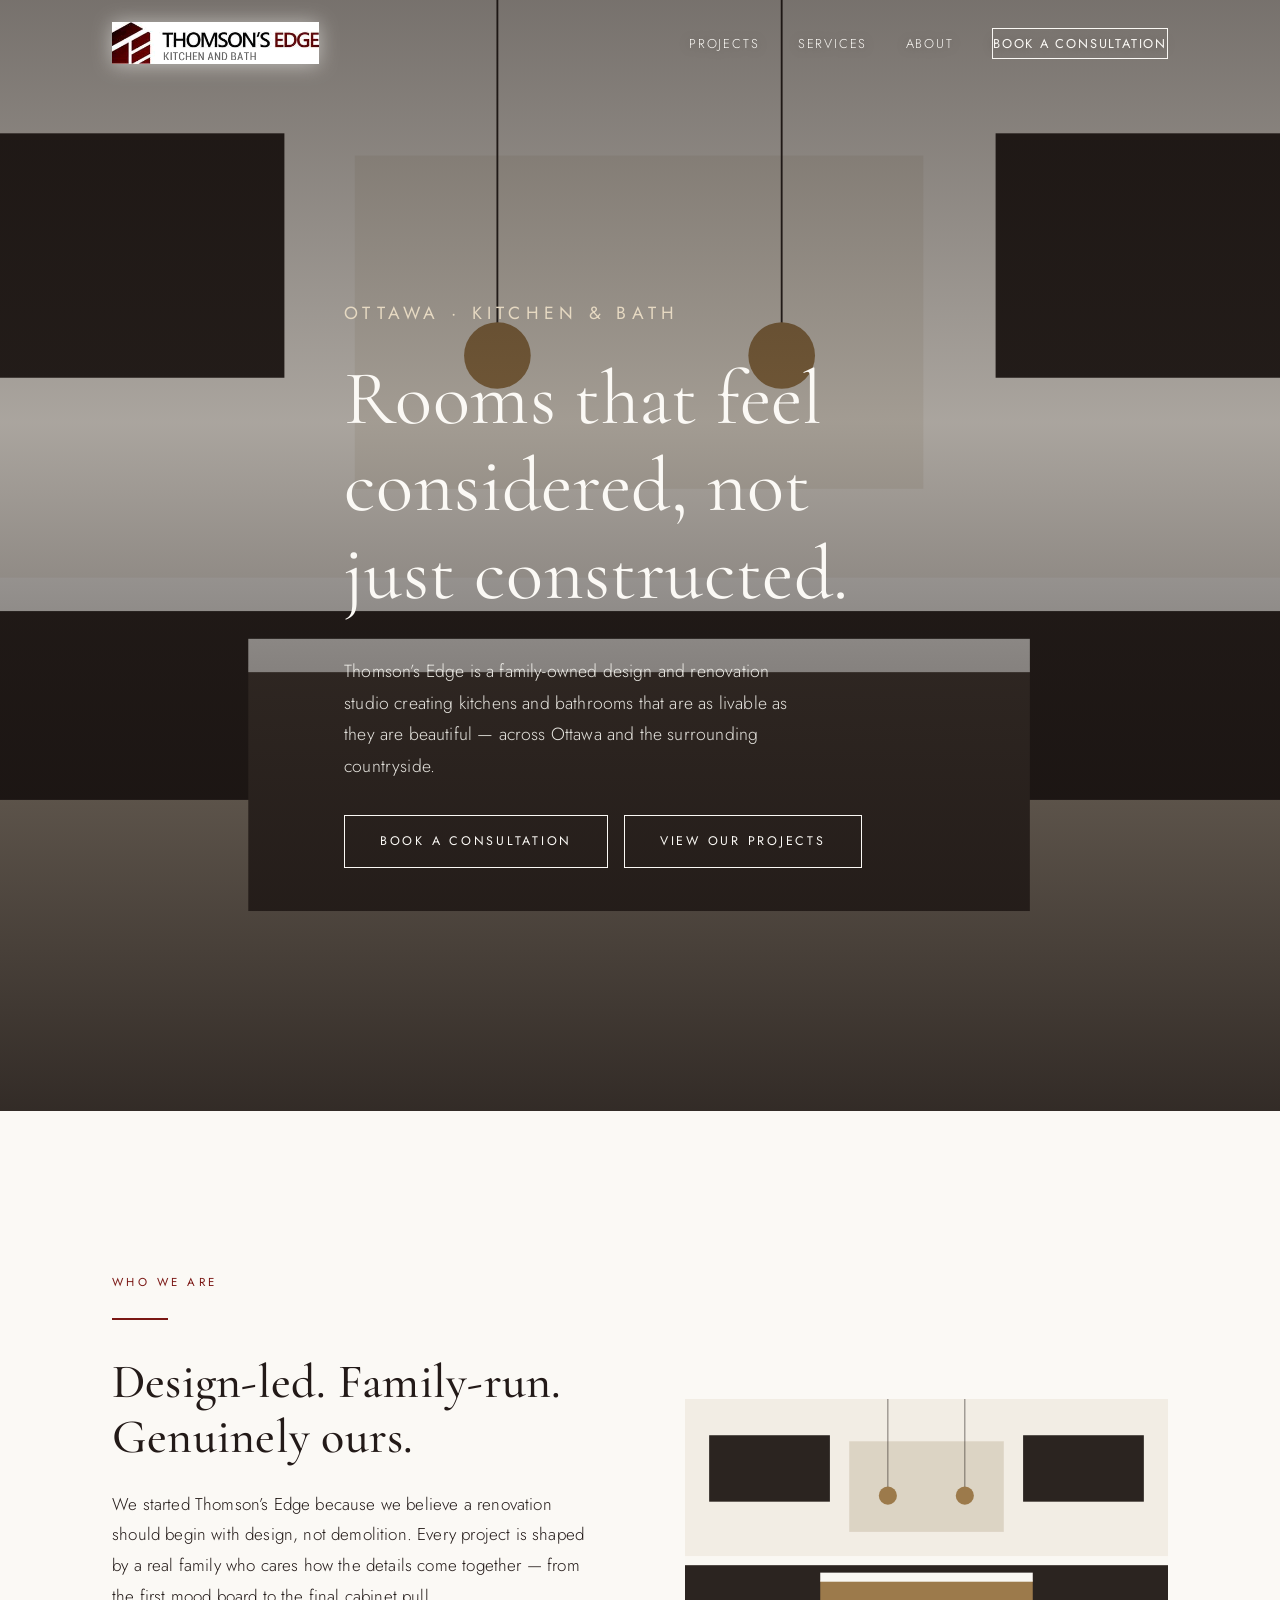
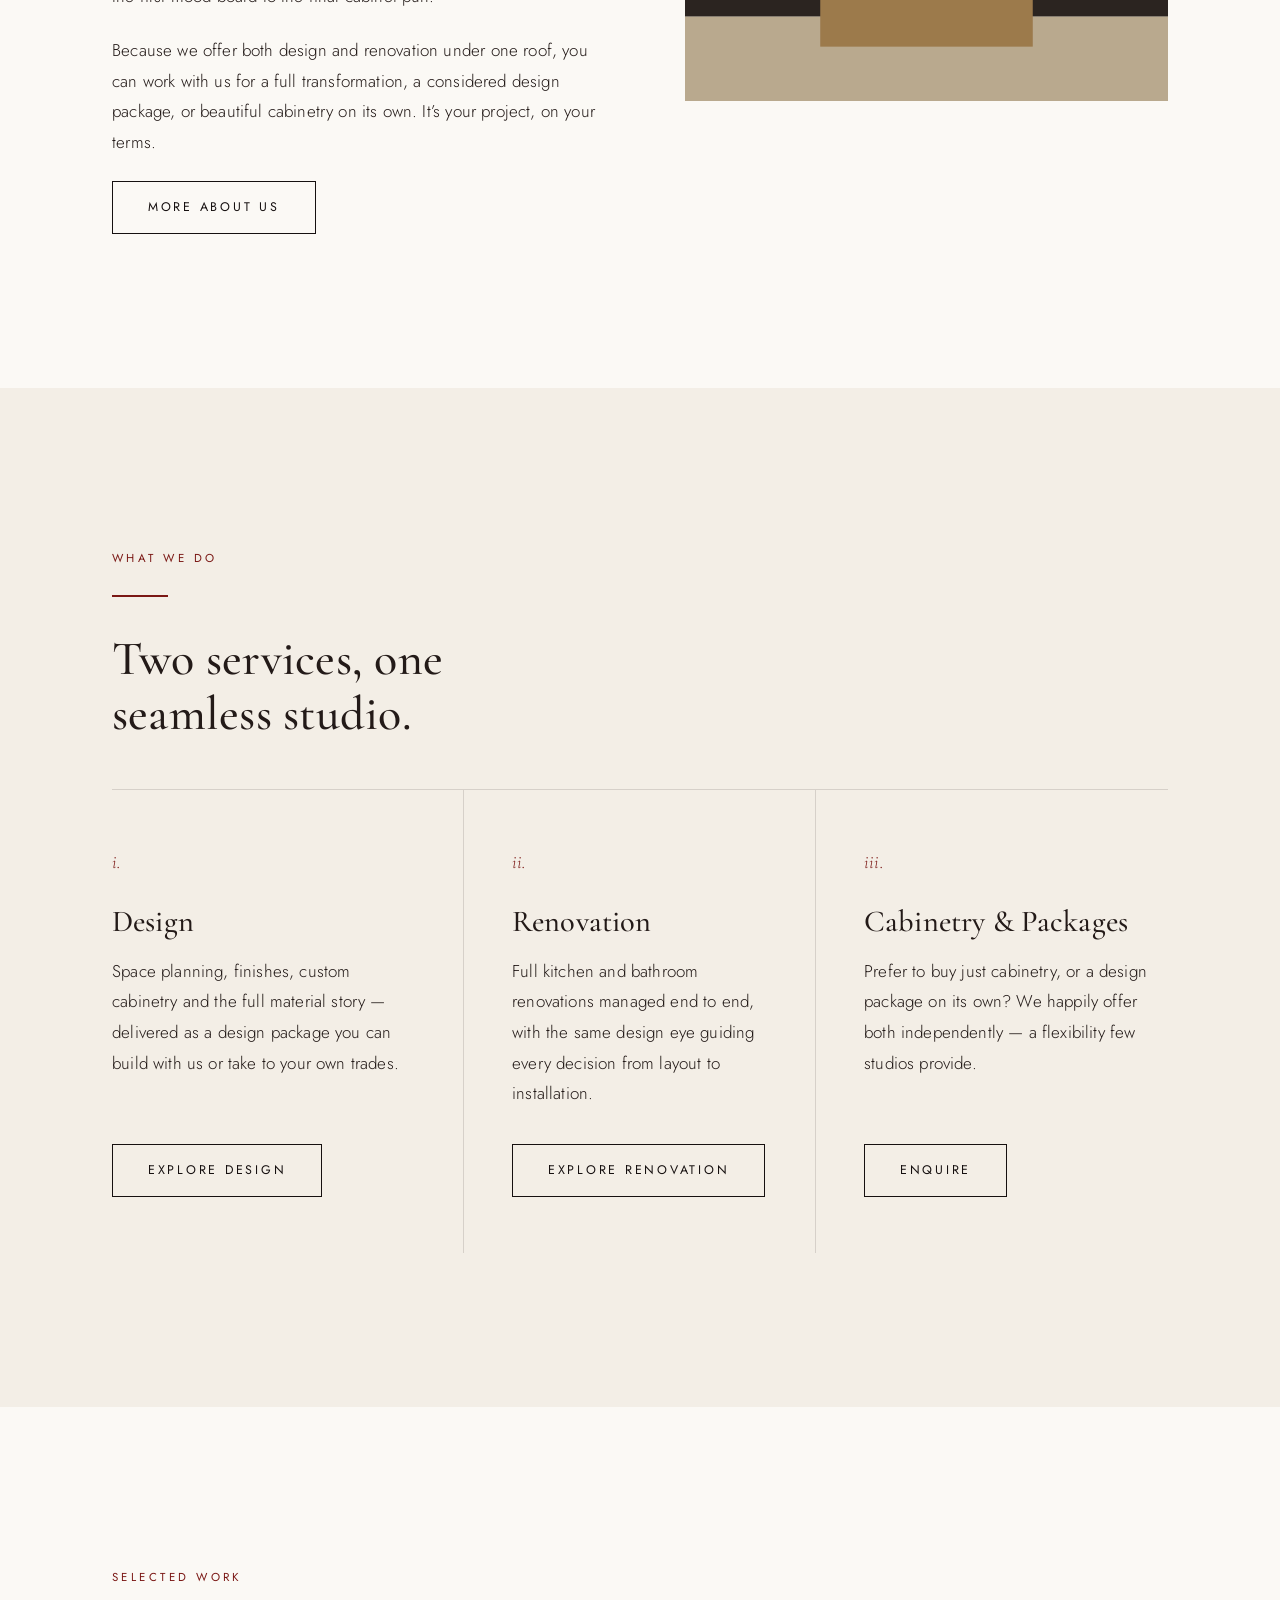
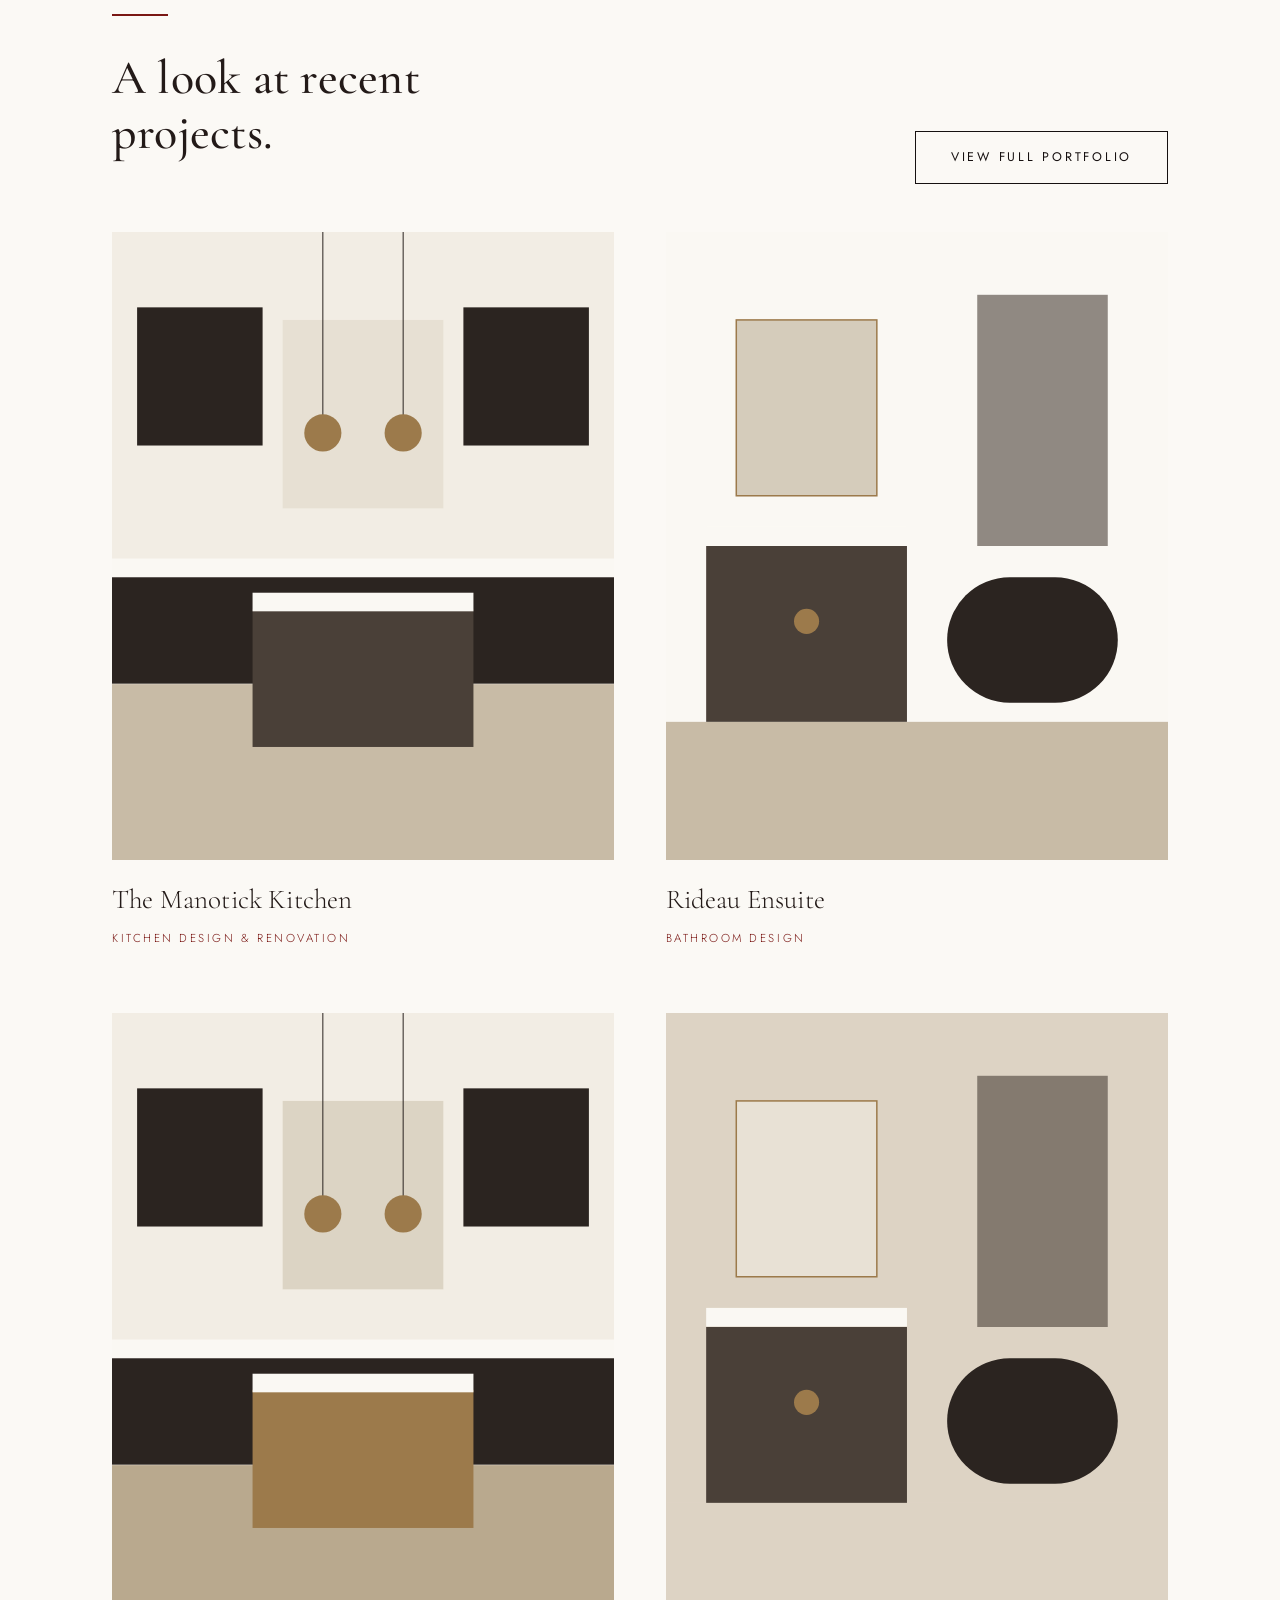
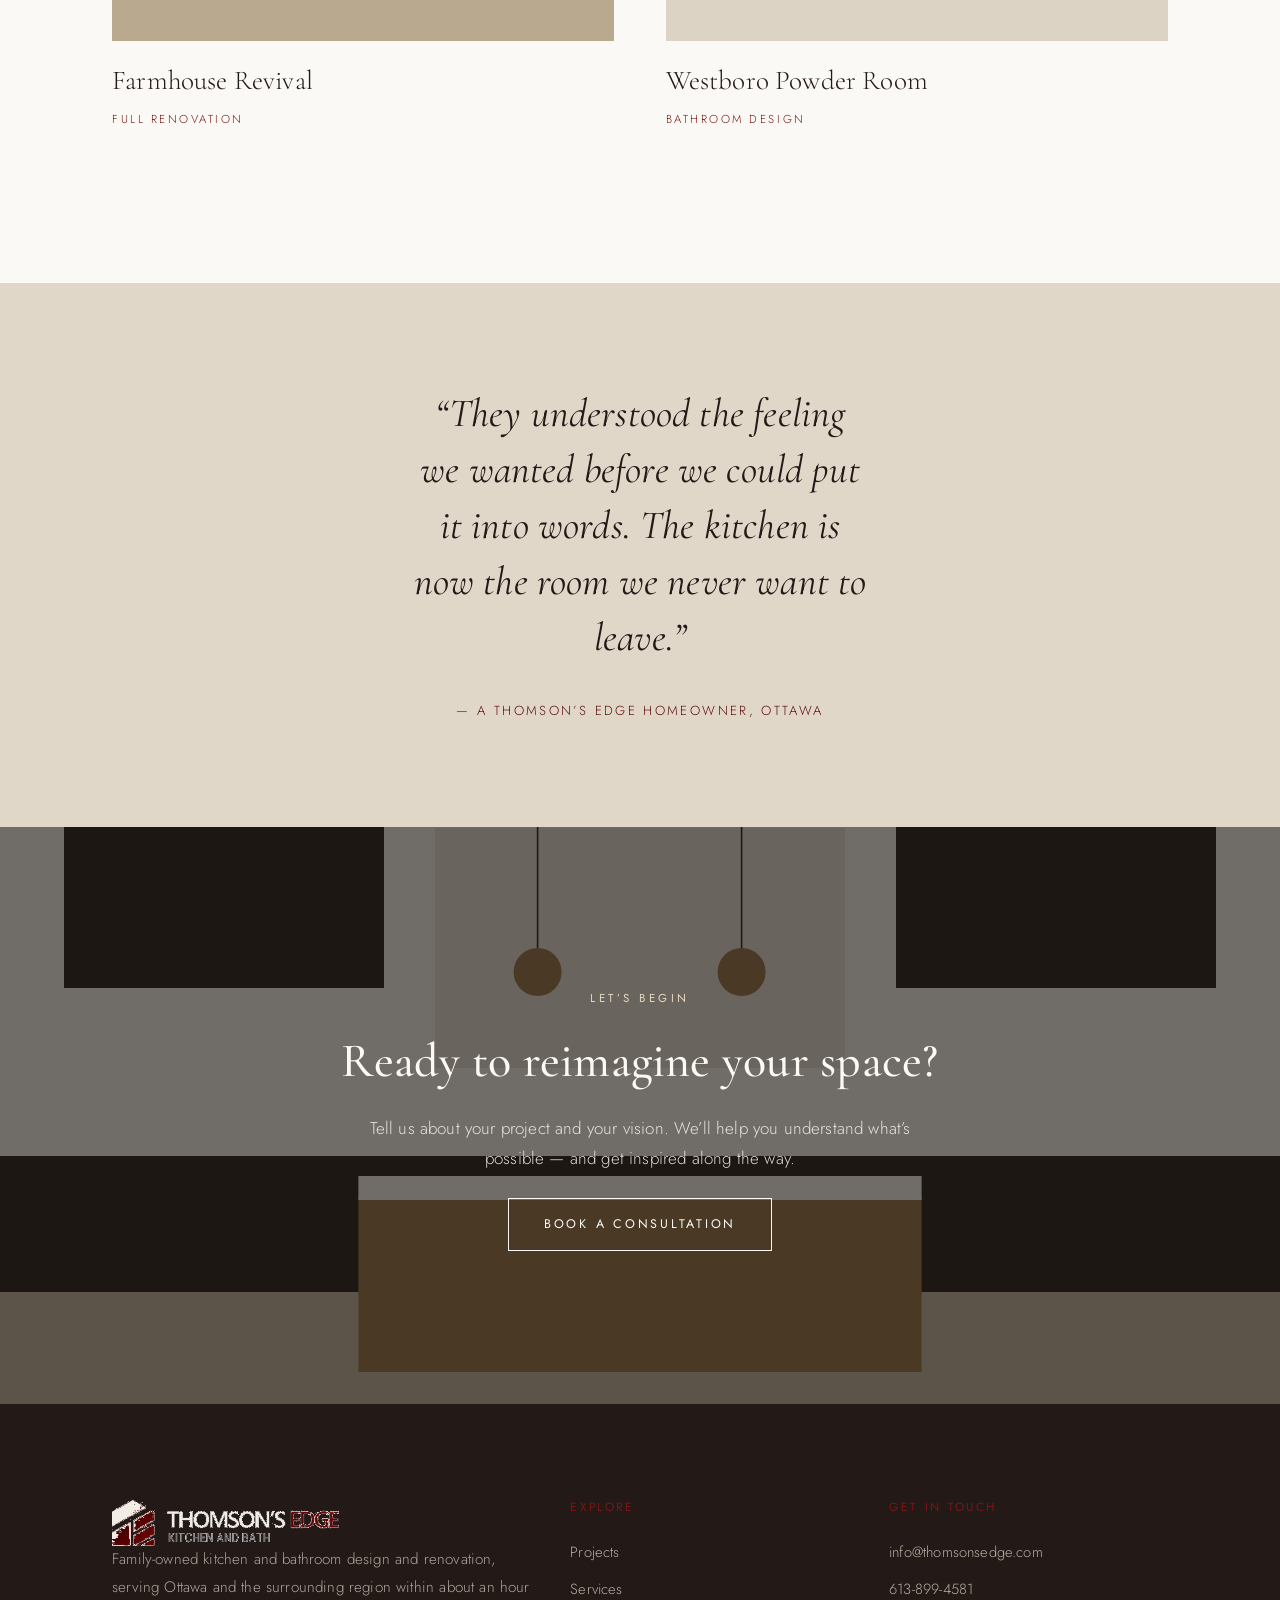
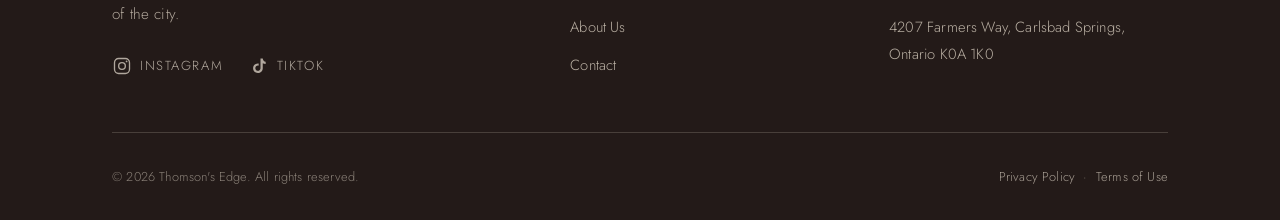
==== index.html @ d722b49a "Add files via upload" ====
<!DOCTYPE html>
<html lang="en">
<head>
<meta charset="utf-8">
<meta name="viewport" content="width=device-width, initial-scale=1">
<title>Thomson's Edge | Kitchen & Bathroom Design & Renovation in Ottawa</title>
<meta name="description" content="Family-owned kitchen and bathroom design and renovation studio serving Ottawa and surrounding areas. Design, full renovation, and custom cabinetry from a team that puts design first.">
<link rel="canonical" href="https://thomsonsedge.com/">
<meta name="robots" content="index, follow">
<meta name="theme-color" content="#2B2420">
<!-- Open Graph -->
<meta property="og:type" content="website">
<meta property="og:site_name" content="Thomson's Edge">
<meta property="og:title" content="Thomson's Edge | Kitchen & Bathroom Design & Renovation in Ottawa">
<meta property="og:description" content="Family-owned kitchen and bathroom design and renovation studio serving Ottawa and surrounding areas. Design, full renovation, and custom cabinetry from a team that puts design first.">
<meta property="og:url" content="https://thomsonsedge.com/">
<meta property="og:image" content="https://thomsonsedge.com/assets/img/hero.svg">
<meta property="og:locale" content="en_CA">
<!-- Twitter -->
<meta name="twitter:card" content="summary_large_image">
<meta name="twitter:title" content="Thomson's Edge | Kitchen & Bathroom Design & Renovation in Ottawa">
<meta name="twitter:description" content="Family-owned kitchen and bathroom design and renovation studio serving Ottawa and surrounding areas. Design, full renovation, and custom cabinetry from a team that puts design first.">
<meta name="twitter:image" content="https://thomsonsedge.com/assets/img/hero.svg">
<link rel="preconnect" href="https://fonts.googleapis.com">
<link rel="preconnect" href="https://fonts.gstatic.com" crossorigin>
<link href="https://fonts.googleapis.com/css2?family=Cormorant+Garamond:ital,wght@0,400;0,500;0,600;1,400;1,500&family=Jost:wght@300;400;500&display=swap" rel="stylesheet">
<link rel="stylesheet" href="/assets/css/style.css">
<script type="application/ld+json">
{
  "@context":"https://schema.org",
  "@type":["LocalBusiness","GeneralContractor","InteriorDesignService"],
  "name":"Thomson's Edge",
  "image":"https://thomsonsedge.com/assets/img/hero.svg",
  "url":"https://thomsonsedge.com",
  "telephone":"+1-613-899-4581",
  "email":"info@thomsonsedge.com",
  "priceRange":"$$$",
  "address":{
    "@type":"PostalAddress",
    "streetAddress":"4207 Farmers Way",
    "addressLocality":"Carlsbad Springs",
    "addressRegion":"ON",
    "postalCode":"K0A 1K0",
    "addressCountry":"CA"
  },
  "areaServed":[
    {"@type":"City","name":"Ottawa"},
    {"@type":"AdministrativeArea","name":"Ottawa and surrounding area (within ~1 hour)"}
  ],
  "founder":"Elissa Vecchiola",
  "sameAs":[
    "https://www.instagram.com/thomsonsedge/",
    "https://www.tiktok.com/@thomsonsedge"
  ],
  "knowsAbout":["Kitchen design","Bathroom design","Interior design","Home renovation","Custom cabinetry"],
  "makesOffer":[
    {"@type":"Offer","itemOffered":{"@type":"Service","name":"Interior Design"}},
    {"@type":"Offer","itemOffered":{"@type":"Service","name":"Kitchen & Bathroom Renovation"}},
    {"@type":"Offer","itemOffered":{"@type":"Service","name":"Cabinetry & Design Packages"}}
  ]
}
</script>
</head>
<body><header class="site-header light">
  <div class="wrap header-inner">
    <a href="/" class="brand" aria-label="Thomson's Edge home">
      <img class="brand-logo brand-logo--dark" src="/assets/img/logo.png" alt="Thomson's Edge — Kitchen and Bath" width="200" height="41">
      <img class="brand-logo brand-logo--light" src="/assets/img/logo-light.png" alt="" aria-hidden="true" width="200" height="41">
    </a>
    <button class="nav-toggle" aria-label="Open menu" aria-expanded="false" aria-controls="primary-nav">
      <span></span><span></span><span></span>
    </button>
    <nav class="nav" id="primary-nav" aria-label="Primary">
      <a href="/projects.html">Projects</a>
      <a href="/services.html">Services</a>
      <a href="/about.html">About</a>
      <a href="/contact.html" class="btn btn--ghost">Book a Consultation</a>
    </nav>
  </div>
</header>
<main>
  <section class="hero">
    <div class="hero__media"><img src="/assets/img/hero.svg" alt="A softly lit, refined kitchen designed by Thomson's Edge" fetchpriority="high"></div>
    <div class="wrap hero__inner">
      <p class="eyebrow" style="color:#e6d9c2">Ottawa &middot; Kitchen &amp; Bath</p>
      <h1>Rooms that feel considered, not just constructed.</h1>
      <p>Thomson&rsquo;s Edge is a family-owned design and renovation studio creating kitchens and bathrooms that are as livable as they are beautiful &mdash; across Ottawa and the surrounding countryside.</p>
      <div class="hero__actions">
        <a href="/contact.html" class="btn btn--light">Book a Consultation</a>
        <a href="/projects.html" class="btn btn--light">View Our Projects</a>
      </div>
    </div>
  </section>

  <section class="bg-offwhite">
    <div class="wrap split">
      <div class="reveal">
        <p class="eyebrow">Who We Are</p>
        <div class="rule"></div>
        <h2>Design-led. Family-run. Genuinely ours.</h2>
        <p>We started Thomson&rsquo;s Edge because we believe a renovation should begin with design, not demolition. Every project is shaped by a real family who cares how the details come together &mdash; from the first mood board to the final cabinet pull.</p>
        <p>Because we offer both design and renovation under one roof, you can work with us for a full transformation, a considered design package, or beautiful cabinetry on its own. It&rsquo;s your project, on your terms.</p>
        <a href="/about.html" class="btn btn--ghost">More About Us</a>
      </div>
      <div class="reveal"><img src="/assets/img/about.svg" alt="Warm, layered kitchen interior with brass accents"></div>
    </div>
  </section>

  <section class="bg-ecru">
    <div class="wrap">
      <div class="reveal" style="max-width:44ch;margin-bottom:3rem">
        <p class="eyebrow">What We Do</p>
        <div class="rule"></div>
        <h2>Two services, one seamless studio.</h2>
      </div>
      <div class="services reveal">
        <div class="service">
          <span class="num">i.</span>
          <h3>Design</h3>
          <p>Space planning, finishes, custom cabinetry and the full material story &mdash; delivered as a design package you can build with us or take to your own trades.</p>
          <a href="/services.html" class="btn btn--ghost">Explore Design</a>
        </div>
        <div class="service">
          <span class="num">ii.</span>
          <h3>Renovation</h3>
          <p>Full kitchen and bathroom renovations managed end to end, with the same design eye guiding every decision from layout to installation.</p>
          <a href="/services.html" class="btn btn--ghost">Explore Renovation</a>
        </div>
        <div class="service">
          <span class="num">iii.</span>
          <h3>Cabinetry &amp; Packages</h3>
          <p>Prefer to buy just cabinetry, or a design package on its own? We happily offer both independently &mdash; a flexibility few studios provide.</p>
          <a href="/contact.html" class="btn btn--ghost">Enquire</a>
        </div>
      </div>
    </div>
  </section>

  <section class="bg-offwhite">
    <div class="wrap">
      <div class="reveal" style="display:flex;justify-content:space-between;align-items:flex-end;flex-wrap:wrap;gap:1rem;margin-bottom:3rem">
        <div style="max-width:40ch">
          <p class="eyebrow">Selected Work</p>
          <div class="rule"></div>
          <h2>A look at recent projects.</h2>
        </div>
        <a href="/projects.html" class="btn btn--ghost">View Full Portfolio</a>
      </div>
      <div class="proj-grid reveal">
        <a href="/projects.html" class="proj">
          <div class="proj__frame"><img src="/assets/img/project-1.svg" alt="Contemporary kitchen renovation in Ottawa"></div>
          <div class="proj__cap"><span class="t">The Manotick Kitchen</span><span class="m">Kitchen Design &amp; Renovation</span></div>
        </a>
        <a href="/projects.html" class="proj">
          <div class="proj__frame"><img src="/assets/img/project-2.svg" alt="Serene ensuite bathroom with freestanding tub"></div>
          <div class="proj__cap"><span class="t">Rideau Ensuite</span><span class="m">Bathroom Design</span></div>
        </a>
        <a href="/projects.html" class="proj">
          <div class="proj__frame"><img src="/assets/img/project-3.svg" alt="Warm family kitchen with large island"></div>
          <div class="proj__cap"><span class="t">Farmhouse Revival</span><span class="m">Full Renovation</span></div>
        </a>
        <a href="/projects.html" class="proj">
          <div class="proj__frame"><img src="/assets/img/project-4.svg" alt="Elegant powder room with brass fixtures"></div>
          <div class="proj__cap"><span class="t">Westboro Powder Room</span><span class="m">Bathroom Design</span></div>
        </a>
      </div>
    </div>
  </section>

  <section class="section-tight bg-stone">
    <div class="wrap quote reveal">
      <blockquote>&ldquo;They understood the feeling we wanted before we could put it into words. The kitchen is now the room we never want to leave.&rdquo;</blockquote>
      <cite>&mdash; A Thomson&rsquo;s Edge Homeowner, Ottawa</cite>
    </div>
  </section>

  <section class="cta-band">
    <div class="cta-band__media"><img src="/assets/img/cta.svg" alt=""></div>
    <div class="wrap" style="position:relative">
      <div class="reveal center" style="max-width:60ch;margin:0 auto">
        <p class="eyebrow" style="color:#e6d9c2">Let&rsquo;s Begin</p>
        <h2>Ready to reimagine your space?</h2>
        <p>Tell us about your project and your vision. We&rsquo;ll help you understand what&rsquo;s possible &mdash; and get inspired along the way.</p>
        <a href="/contact.html" class="btn btn--light">Book a Consultation</a>
      </div>
    </div>
  </section>
</main>
<footer class="site-footer">
  <div class="wrap">
    <div class="footer-top">
      <div>
        <a href="/" class="brand"><img class="brand-logo" src="/assets/img/logo-light.png" alt="Thomson's Edge" width="220" height="45"></a>
        <p>Family-owned kitchen and bathroom design and renovation, serving Ottawa and the surrounding region within about an hour of the city.</p>
        <div class="socials">
          <a href="https://www.instagram.com/thomsonsedge/" target="_blank" rel="noopener" aria-label="Follow Thomson's Edge on Instagram">
            <svg viewBox="0 0 24 24" width="20" height="20" fill="none" stroke="currentColor" stroke-width="1.6" aria-hidden="true"><rect x="3" y="3" width="18" height="18" rx="5"/><circle cx="12" cy="12" r="4"/><circle cx="17.5" cy="6.5" r="1.1" fill="currentColor" stroke="none"/></svg>
            <span>Instagram</span>
          </a>
          <a href="https://www.tiktok.com/@thomsonsedge" target="_blank" rel="noopener" aria-label="Follow Thomson's Edge on TikTok">
            <svg viewBox="0 0 24 24" width="20" height="20" fill="currentColor" aria-hidden="true"><path d="M16.5 3c.3 2 1.5 3.6 3.5 4v2.6c-1.3 0-2.5-.4-3.5-1v6.1c0 3.2-2.6 5.8-5.8 5.8S4.9 17.9 4.9 14.7 7.5 8.9 10.7 8.9c.3 0 .6 0 .9.1v2.7c-.3-.1-.6-.2-.9-.2-1.7 0-3.1 1.4-3.1 3.1s1.4 3.1 3.1 3.1 3.1-1.4 3.1-3.1V3h2.7z"/></svg>
            <span>TikTok</span>
          </a>
        </div>
      </div>
      <div class="footer-col">
        <h4>Explore</h4>
        <a href="/projects.html">Projects</a>
        <a href="/services.html">Services</a>
        <a href="/about.html">About Us</a>
        <a href="/contact.html">Contact</a>
      </div>
      <div class="footer-col">
        <h4>Get in Touch</h4>
        <a href="mailto:info@thomsonsedge.com">info@thomsonsedge.com</a>
        <a href="tel:+16138994581">613-899-4581</a>
        <a href="https://maps.google.com/?q=4207+Farmers+Way+Carlsbad+Springs+Ontario+K0A+1K0" target="_blank" rel="noopener">4207 Farmers Way, Carlsbad Springs, Ontario K0A 1K0</a>
      </div>
    </div>
    <div class="footer-bottom">
      <span>&copy; <span id="year">2026</span> Thomson's Edge. All rights reserved.</span>
      <span>
        <a href="/privacy.html">Privacy Policy</a> &nbsp;&middot;&nbsp;
        <a href="/terms.html">Terms of Use</a>
      </span>
    </div>
  </div>
</footer>
<script src="/assets/js/main.js" defer></script>
</body>
</html>
---- assets/css/style.css ----
/* ============================================================
   Thomson's Edge — Kitchen & Bathroom Design + Renovation
   Ottawa, Ontario
   ============================================================ */

:root{
  --ecru:#F3EEE6;
  --offwhite:#FBF9F5;
  --stone:#E0D7C9;
  --stone-deep:#C9BCA8;
  --ink:#161010;            /* near-black from logo */
  --espresso:#231A18;
  --espresso-soft:#4A3D3A;
  --oxblood:#7A1714;        /* brand red */
  --oxblood-deep:#5E0F0F;
  --brass:#7A1714;          /* accent now maps to brand red */
  --brass-deep:#5E0F0F;
  --line:rgba(35,26,24,.14);
  --line-red:rgba(122,23,20,.28);
  --maxw:1200px;
  --ff-display:"Cormorant Garamond", Georgia, serif;
  --ff-body:"Jost", "Helvetica Neue", Arial, sans-serif;
}

*{box-sizing:border-box;}
html{scroll-behavior:smooth;}
body{
  margin:0;
  font-family:var(--ff-body);
  font-weight:300;
  color:var(--espresso);
  background:var(--offwhite);
  line-height:1.8;
  font-size:17px;
  letter-spacing:.01em;
  -webkit-font-smoothing:antialiased;
  text-rendering:optimizeLegibility;
}
img{max-width:100%;display:block;}
a{color:inherit;text-decoration:none;}

h1,h2,h3,h4{
  font-family:var(--ff-display);
  font-weight:500;
  line-height:1.14;
  margin:0 0 .5em;
  letter-spacing:.005em;
}
h1{font-size:clamp(2.8rem,6vw,5rem);}
h2{font-size:clamp(2rem,3.8vw,3rem);}
h3{font-size:clamp(1.4rem,2.4vw,1.9rem);}
p{margin:0 0 1.4em;max-width:62ch;}

.wrap{max-width:var(--maxw);margin:0 auto;padding:0 clamp(1.5rem,6vw,4.5rem);}
.eyebrow{
  font-family:var(--ff-body);
  font-size:.72rem;
  letter-spacing:.3em;
  text-transform:uppercase;
  color:var(--oxblood);
  font-weight:400;
  margin:0 0 1.6rem;
  display:inline-block;
}
.serif-lead{font-family:var(--ff-display);font-size:clamp(1.5rem,2.6vw,2.1rem);line-height:1.35;font-weight:400;color:var(--espresso-soft);max-width:34ch;}

/* ---------- Buttons ---------- */
.btn{
  display:inline-block;
  font-family:var(--ff-body);
  font-size:.78rem;
  letter-spacing:.22em;
  text-transform:uppercase;
  font-weight:400;
  padding:1.15em 2.8em;
  border:1px solid var(--ink);
  background:var(--ink);
  color:var(--offwhite);
  cursor:pointer;
  transition:background .35s ease,color .35s ease,border-color .35s ease;
  white-space:nowrap;
}
.btn:hover{background:var(--oxblood);border-color:var(--oxblood);color:var(--offwhite);}
.btn--ghost{background:transparent;color:var(--ink);border-color:var(--ink);}
.btn--ghost:hover{background:var(--oxblood);border-color:var(--oxblood);color:var(--offwhite);}
.btn--light{border-color:var(--offwhite);background:transparent;color:var(--offwhite);}
.btn--light:hover{background:var(--offwhite);color:var(--ink);}

/* ---------- Header ---------- */
.site-header{
  position:fixed;top:0;left:0;width:100%;z-index:100;
  transition:background .4s ease,box-shadow .4s ease;
  padding:1.4rem 0;
}
.site-header.scrolled{background:var(--offwhite);box-shadow:0 1px 0 var(--line-red);padding:.9rem 0;}
.header-inner{display:flex;align-items:center;justify-content:space-between;}
.brand{display:flex;align-items:center;line-height:1;position:relative;}
.brand-logo{width:auto;height:42px;display:block;transition:height .3s ease;}
.site-header.scrolled .brand-logo{height:34px;}
/* Always use the full-colour (red + black) logo in the header — it reads on light
   and dark alike. The knockout variant is reserved for the dark footer. */
.brand-logo--light{display:none;}
/* On the dark hero, add a soft light halo so the black wordmark stays legible
   over darker photography without changing the logo itself. */
.site-header.light .brand-logo--dark{filter:drop-shadow(0 1px 10px rgba(250,249,245,.55));}
.site-header.light.scrolled .brand-logo--dark{filter:none;}
.site-header.light .nav a,
.site-header.light .nav-toggle span{color:var(--offwhite);text-shadow:0 1px 12px rgba(20,16,13,.35);}
.site-header.light.scrolled .nav a{color:var(--espresso);text-shadow:none;}
.site-footer .brand-logo{height:46px;}

.nav{display:flex;align-items:center;gap:2.4rem;}
.nav a{font-size:.8rem;letter-spacing:.14em;text-transform:uppercase;position:relative;padding:.2rem 0;}
.nav a::after{content:"";position:absolute;left:0;bottom:-2px;width:0;height:1px;background:var(--brass);transition:width .35s ease;}
.nav a:hover::after,.nav a.active::after{width:100%;}
.nav .btn{color:var(--espresso);border-color:var(--espresso);background:transparent;}
.nav .btn:hover{background:var(--espresso);color:var(--offwhite);}
.site-header.light .nav .btn{color:var(--offwhite);border-color:var(--offwhite);}
.site-header.light .nav .btn:hover{background:var(--offwhite);color:var(--espresso);}
.site-header.light.scrolled .nav .btn{border-color:var(--espresso);}

.nav-toggle{display:none;flex-direction:column;gap:5px;background:none;border:none;cursor:pointer;padding:6px;}
.nav-toggle span{width:26px;height:1.5px;background:var(--espresso);transition:.3s;}

/* ---------- Hero ---------- */
.hero{position:relative;min-height:100vh;display:flex;align-items:flex-end;color:var(--offwhite);overflow:hidden;}
.hero__media{position:absolute;inset:0;z-index:-2;}
.hero__media img{width:100%;height:100%;object-fit:cover;}
.hero::after{content:"";position:absolute;inset:0;z-index:-1;background:linear-gradient(180deg,rgba(18,12,11,.55) 0%,rgba(18,12,11,.32) 38%,rgba(18,12,11,.82) 100%);}
.hero__inner{padding-bottom:clamp(3rem,10vh,7rem);padding-top:9rem;}
.hero h1{max-width:16ch;font-weight:400;}
.hero p{color:rgba(250,248,243,.9);font-size:1.1rem;max-width:46ch;}
.hero__actions{display:flex;gap:1rem;flex-wrap:wrap;margin-top:2rem;}

/* ---------- Sections ---------- */
section{padding:clamp(5.5rem,12vw,10rem) 0;}
.section-tight{padding:clamp(4rem,8vw,6.5rem) 0;}
.split{display:grid;grid-template-columns:1fr 1fr;gap:clamp(3rem,7vw,7rem);align-items:center;}
.bg-ecru{background:var(--ecru);}
.bg-stone{background:var(--stone);}
.bg-espresso{background:var(--ink);color:var(--ecru);}
.bg-espresso h1,.bg-espresso h2,.bg-espresso h3{color:var(--offwhite);}
.bg-espresso .eyebrow{color:#C87A5E;}

.rule{width:56px;height:2px;background:var(--oxblood);margin:0 0 2.2rem;}
.center{text-align:center;}
.center .rule{margin-left:auto;margin-right:auto;}
.center p{margin-left:auto;margin-right:auto;}

/* ---------- Services ---------- */
.services{display:grid;grid-template-columns:repeat(3,1fr);gap:0;border-top:1px solid var(--line);}
.service{padding:3.5rem 3rem 3.5rem 0;border-right:1px solid var(--line);display:flex;flex-direction:column;}
.service + .service{padding-left:3rem;}
.service:last-child{border-right:none;padding-right:0;}
.service h3{margin-bottom:1rem;}
.service p{margin-bottom:2.2rem;flex:1;}
.service .num{font-family:var(--ff-display);font-size:1.15rem;color:var(--oxblood);display:block;margin-bottom:1.6rem;font-style:italic;}
.service .btn{align-self:flex-start;}

/* ---------- Project grid ---------- */
.proj-grid{display:grid;grid-template-columns:repeat(2,1fr);gap:clamp(2.5rem,5vw,4.5rem) clamp(2rem,4vw,3.5rem);}
.proj{position:relative;display:block;}
.proj__frame{position:relative;overflow:hidden;}
.proj img{width:100%;aspect-ratio:4/5;object-fit:cover;transition:transform .8s cubic-bezier(.16,1,.3,1);}
.proj:hover img{transform:scale(1.04);}
.proj__cap{padding:1.5rem 0 0;}
.proj__cap .t{display:block;font-family:var(--ff-display);font-size:1.7rem;line-height:1.2;color:var(--espresso);}
.proj__cap .m{display:block;font-size:.72rem;letter-spacing:.22em;text-transform:uppercase;color:var(--oxblood);margin-top:.7rem;}
.proj--wide img{aspect-ratio:16/10;}
.proj--tall img{aspect-ratio:3/4;}

/* ---------- Stats / values ---------- */
.values{display:grid;grid-template-columns:repeat(3,1fr);gap:clamp(2rem,5vw,4rem);}
.value h3{font-size:1.35rem;margin-bottom:.5rem;}
.value .k{font-family:var(--ff-display);font-size:2.4rem;color:var(--oxblood);line-height:1;display:block;margin-bottom:1rem;}

/* ---------- Process ---------- */
.steps{counter-reset:step;display:grid;gap:0;}
.step{display:grid;grid-template-columns:auto 1fr;gap:3rem;padding:3rem 0;border-top:1px solid rgba(224,215,201,.18);align-items:baseline;}
.step:last-child{border-bottom:1px solid rgba(224,215,201,.18);}
.step__n{font-family:var(--ff-display);font-size:2.6rem;color:var(--oxblood);font-style:italic;}
.step h3{margin-bottom:.4rem;}
.step p{margin-bottom:0;}

/* ---------- Testimonials ---------- */
.quote{max-width:60ch;margin:0 auto;text-align:center;}
.quote blockquote{font-family:var(--ff-display);font-size:clamp(1.7rem,3.4vw,2.5rem);line-height:1.4;font-weight:400;font-style:italic;margin:0 0 1.8rem;}
.quote cite{font-family:var(--ff-body);font-style:normal;font-size:.82rem;letter-spacing:.18em;text-transform:uppercase;color:var(--brass-deep);}

/* ---------- Team ---------- */
.team-grid{display:grid;grid-template-columns:repeat(3,1fr);gap:clamp(1.5rem,3vw,2.5rem);}
.member img{aspect-ratio:3/4;object-fit:cover;margin-bottom:1.1rem;filter:grayscale(.15);}
.member h3{font-size:1.4rem;margin-bottom:.15rem;}
.member .role{font-size:.76rem;letter-spacing:.16em;text-transform:uppercase;color:var(--brass-deep);}

/* ---------- CTA band ---------- */
.cta-band{position:relative;color:var(--offwhite);text-align:center;overflow:hidden;}
.cta-band__media{position:absolute;inset:0;z-index:-2;}
.cta-band__media img{width:100%;height:100%;object-fit:cover;}
.cta-band::after{content:"";position:absolute;inset:0;z-index:-1;background:rgba(20,16,13,.6);}
.cta-band h2{color:var(--offwhite);}
.cta-band p{color:rgba(250,248,243,.85);margin-left:auto;margin-right:auto;}

/* ---------- Forms ---------- */
.form-grid{display:grid;grid-template-columns:1fr 1fr;gap:1.4rem 2rem;}
.field{display:flex;flex-direction:column;gap:.5rem;}
.field.full{grid-column:1 / -1;}
label{font-size:.74rem;letter-spacing:.16em;text-transform:uppercase;color:var(--espresso-soft);font-weight:400;}
input,select,textarea{
  font-family:var(--ff-body);font-size:1rem;font-weight:300;color:var(--espresso);
  background:var(--offwhite);border:1px solid var(--line);border-radius:0;
  padding:.95rem 1rem;transition:border-color .3s ease;
}
input:focus,select:focus,textarea:focus{outline:none;border-color:var(--brass);}
textarea{resize:vertical;min-height:130px;}
.form-note{font-size:.82rem;color:var(--espresso-soft);}
.form-status{margin-top:1rem;font-size:.95rem;}
.form-status.ok{color:var(--brass-deep);}
.form-status.err{color:#a3382b;}

/* ---------- Contact detail list ---------- */
.contact-list{list-style:none;padding:0;margin:0;}
.contact-list li{padding:1.2rem 0;border-top:1px solid var(--line);}
.contact-list li:last-child{border-bottom:1px solid var(--line);}
.contact-list .lbl{font-size:.72rem;letter-spacing:.18em;text-transform:uppercase;color:var(--brass-deep);display:block;margin-bottom:.3rem;}
.contact-list a{border-bottom:1px solid transparent;transition:border-color .3s;}
.contact-list a:hover{border-color:var(--brass);}

/* ---------- Footer ---------- */
.site-footer{background:var(--espresso);color:var(--stone);padding:clamp(4rem,8vw,6rem) 0 2rem;}
.footer-top{display:grid;grid-template-columns:1.5fr 1fr 1fr;gap:2.5rem;padding-bottom:3rem;border-bottom:1px solid rgba(221,211,196,.2);}

.site-footer p{color:rgba(221,211,196,.75);font-size:.95rem;}
.footer-col h4{font-family:var(--ff-body);font-size:.74rem;letter-spacing:.2em;text-transform:uppercase;color:var(--brass);font-weight:400;margin-bottom:1.2rem;}
.footer-col a{display:block;padding:.35rem 0;color:rgba(221,211,196,.8);font-size:.92rem;transition:color .3s;}
.footer-col a:hover{color:var(--offwhite);}
.socials{display:flex;gap:1.6rem;margin-top:1.6rem;}
.socials a{display:inline-flex;align-items:center;gap:.5rem;color:rgba(224,215,201,.75);font-size:.82rem;letter-spacing:.12em;text-transform:uppercase;transition:color .3s ease;}
.socials a svg{transition:transform .3s ease;}
.socials a:hover{color:var(--offwhite);}
.socials a:hover svg{transform:translateY(-2px);color:var(--oxblood);}
.footer-bottom{display:flex;justify-content:space-between;flex-wrap:wrap;gap:1rem;padding-top:2rem;font-size:.8rem;color:rgba(221,211,196,.55);}
.footer-bottom a{color:rgba(221,211,196,.7);}
.footer-bottom a:hover{color:var(--offwhite);}

/* ---------- Page hero (interior) ---------- */
.page-hero{padding:11rem 0 4rem;background:var(--ecru);border-bottom:1px solid var(--line);}
.page-hero .eyebrow{margin-bottom:1rem;}
.page-hero p{max-width:52ch;color:var(--espresso-soft);font-size:1.1rem;}

/* ---------- Legal / prose ---------- */
.prose{max-width:72ch;}
.prose h2{font-size:1.7rem;margin-top:2.5rem;}
.prose h3{font-size:1.25rem;margin-top:1.8rem;}
.prose p,.prose li{font-size:1rem;}
.prose ul{padding-left:1.2rem;}
.prose li{margin-bottom:.5rem;}
.prose a{color:var(--brass-deep);border-bottom:1px solid var(--brass);}

/* ---------- Reveal animation ---------- */
.reveal{opacity:0;transform:translateY(22px);transition:opacity .9s ease,transform .9s cubic-bezier(.16,1,.3,1);}
.reveal.in{opacity:1;transform:none;}

/* ---------- Responsive ---------- */
@media(max-width:900px){
  .nav{position:fixed;inset:0 0 0 auto;width:min(80vw,340px);background:var(--espresso);flex-direction:column;justify-content:center;align-items:flex-start;gap:1.8rem;padding:3rem 2.5rem;transform:translateX(100%);transition:transform .45s cubic-bezier(.16,1,.3,1);}
  .nav.open{transform:translateX(0);}
  .nav a{color:var(--offwhite);font-size:1rem;}
  .nav .btn{border-color:var(--offwhite);}
  .nav-toggle{display:flex;z-index:110;}
  .site-header.light .nav a{color:var(--offwhite);}
  .split{grid-template-columns:1fr;}
  .services{grid-template-columns:1fr;}
  .service{border-right:none;border-bottom:1px solid var(--line);padding:2.6rem 0!important;}
  .service:last-child{border-bottom:none;}
  .service .btn{align-self:stretch;text-align:center;}
  .proj-grid{grid-template-columns:1fr;}
  .values,.team-grid{grid-template-columns:1fr;}
  .form-grid{grid-template-columns:1fr;}
  .footer-top{grid-template-columns:1fr;gap:2rem;}
  .step{grid-template-columns:1fr;gap:.6rem;}
}
@media(max-width:520px){
  body{font-size:16px;}
  .hero__actions{flex-direction:column;}
  .hero__actions .btn{text-align:center;}
}
@media(prefers-reduced-motion:reduce){
  *{scroll-behavior:auto!important;}
  .reveal{opacity:1;transform:none;transition:none;}
  .proj img{transition:none;}
}
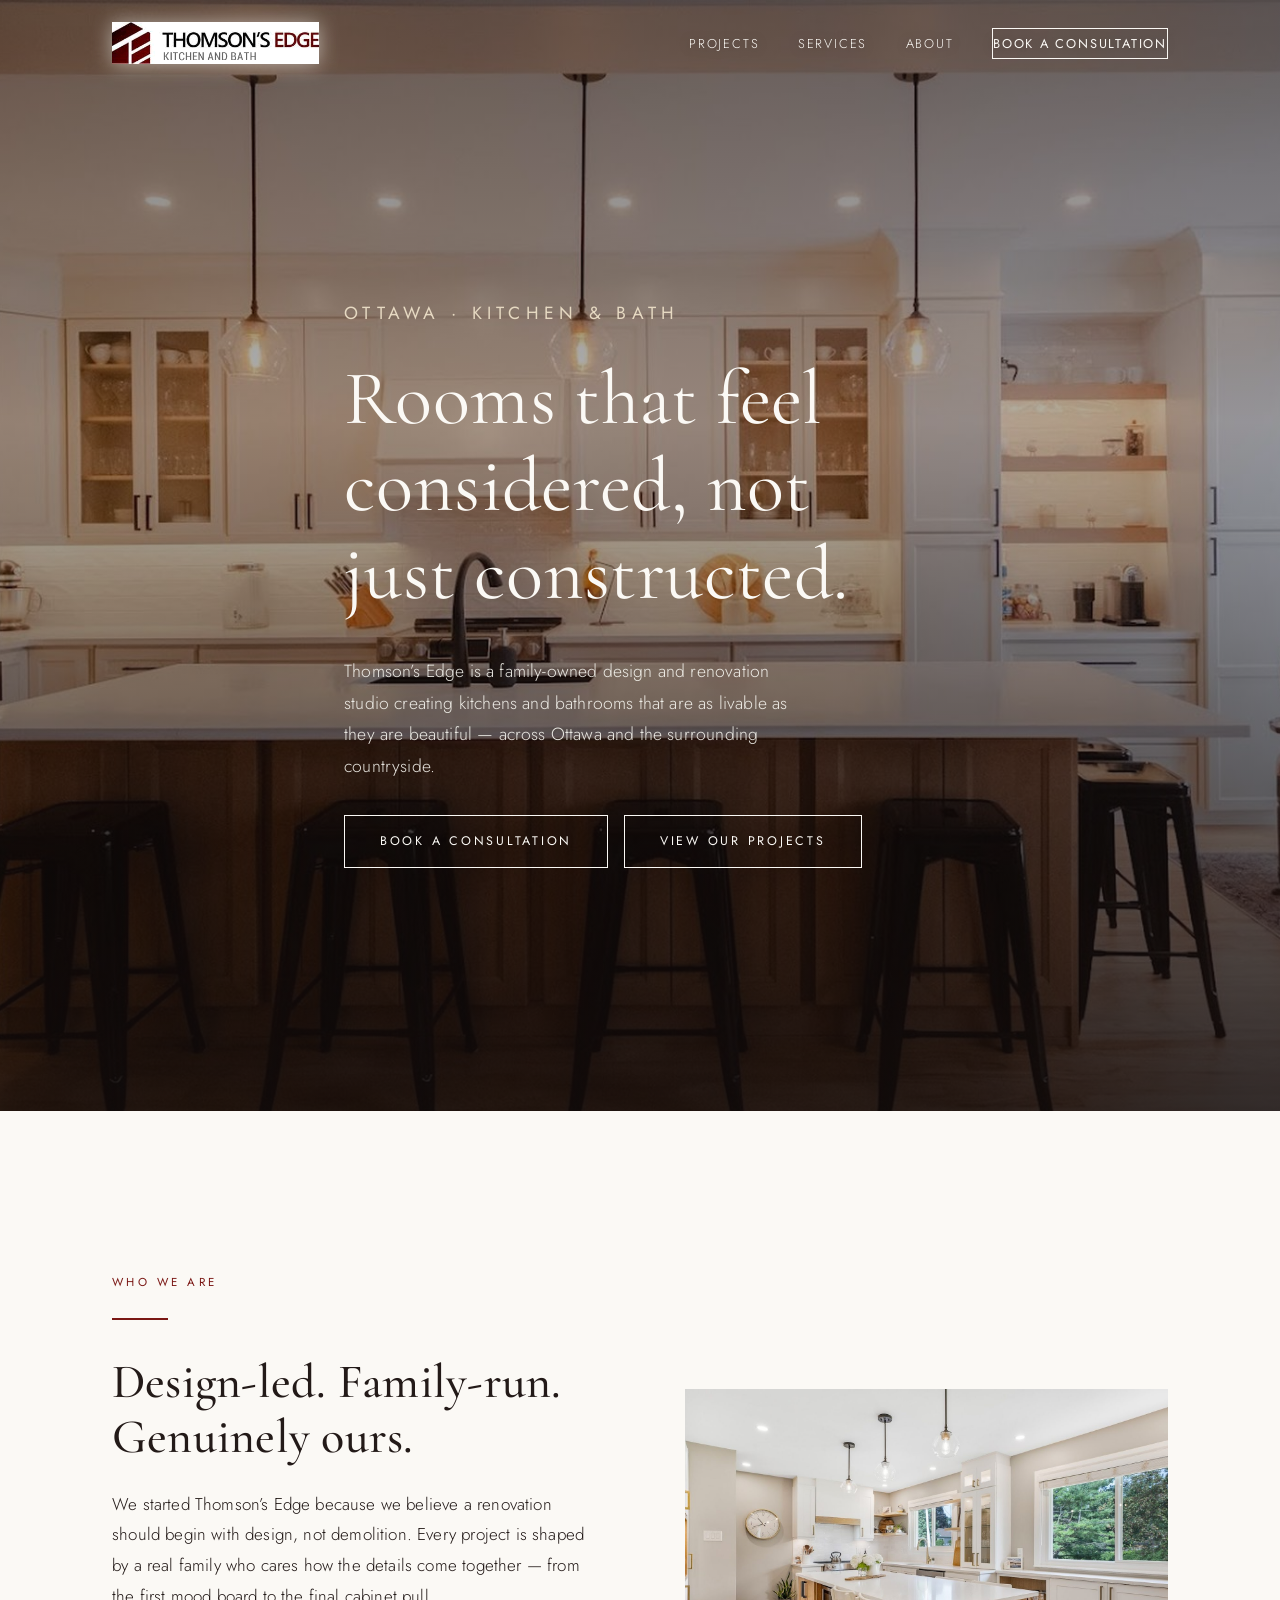
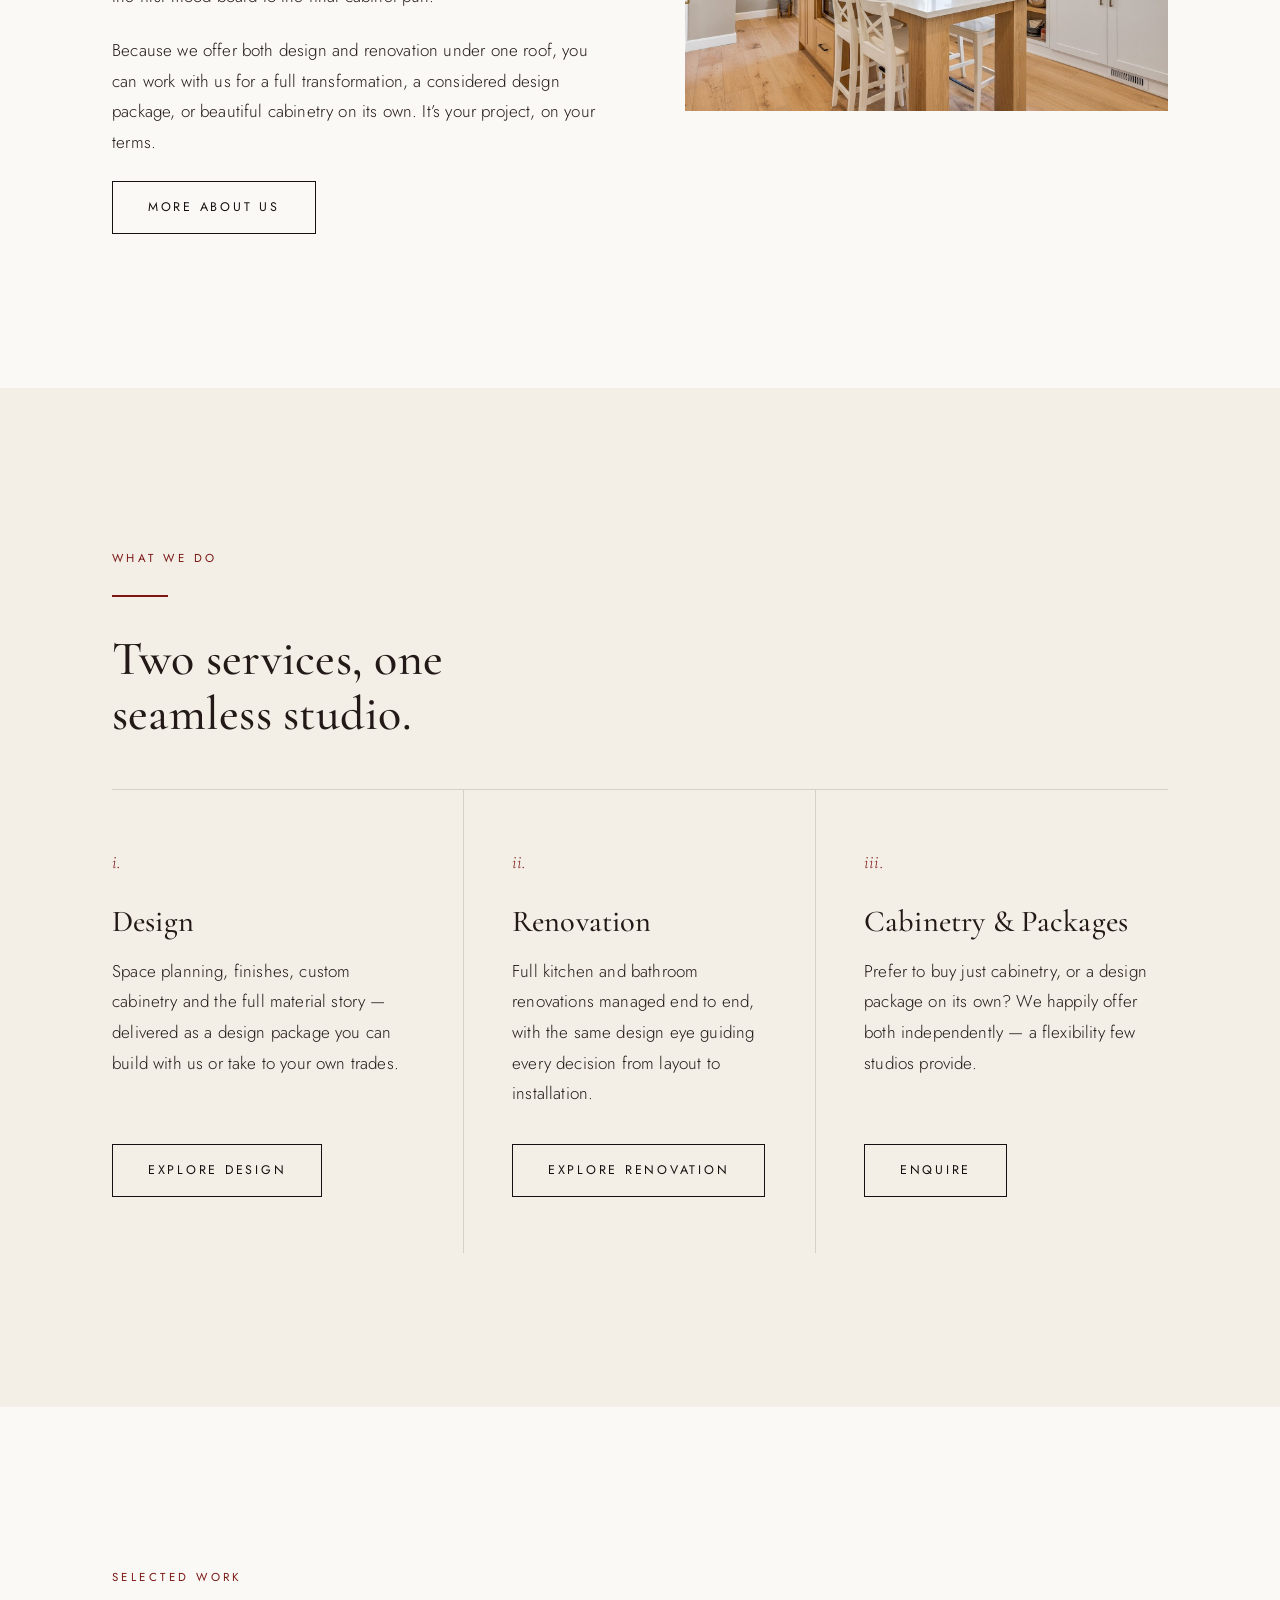
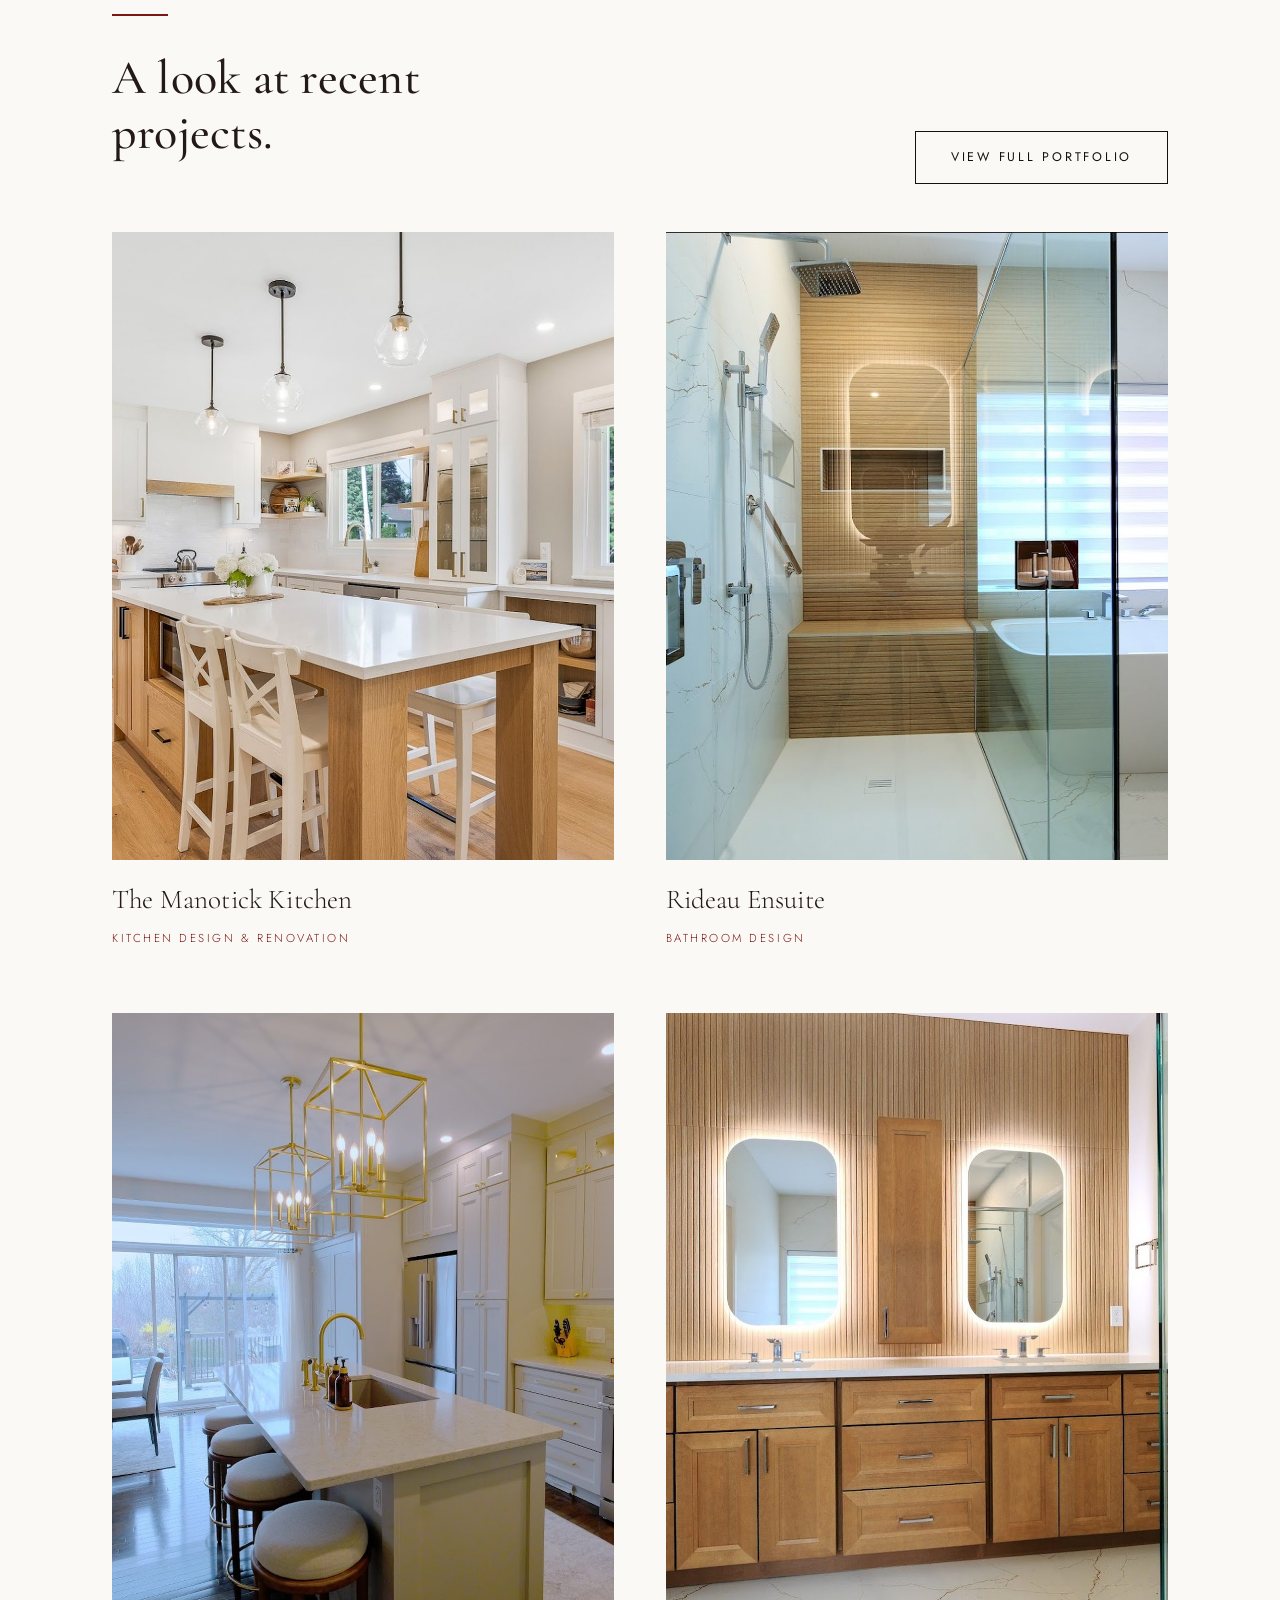
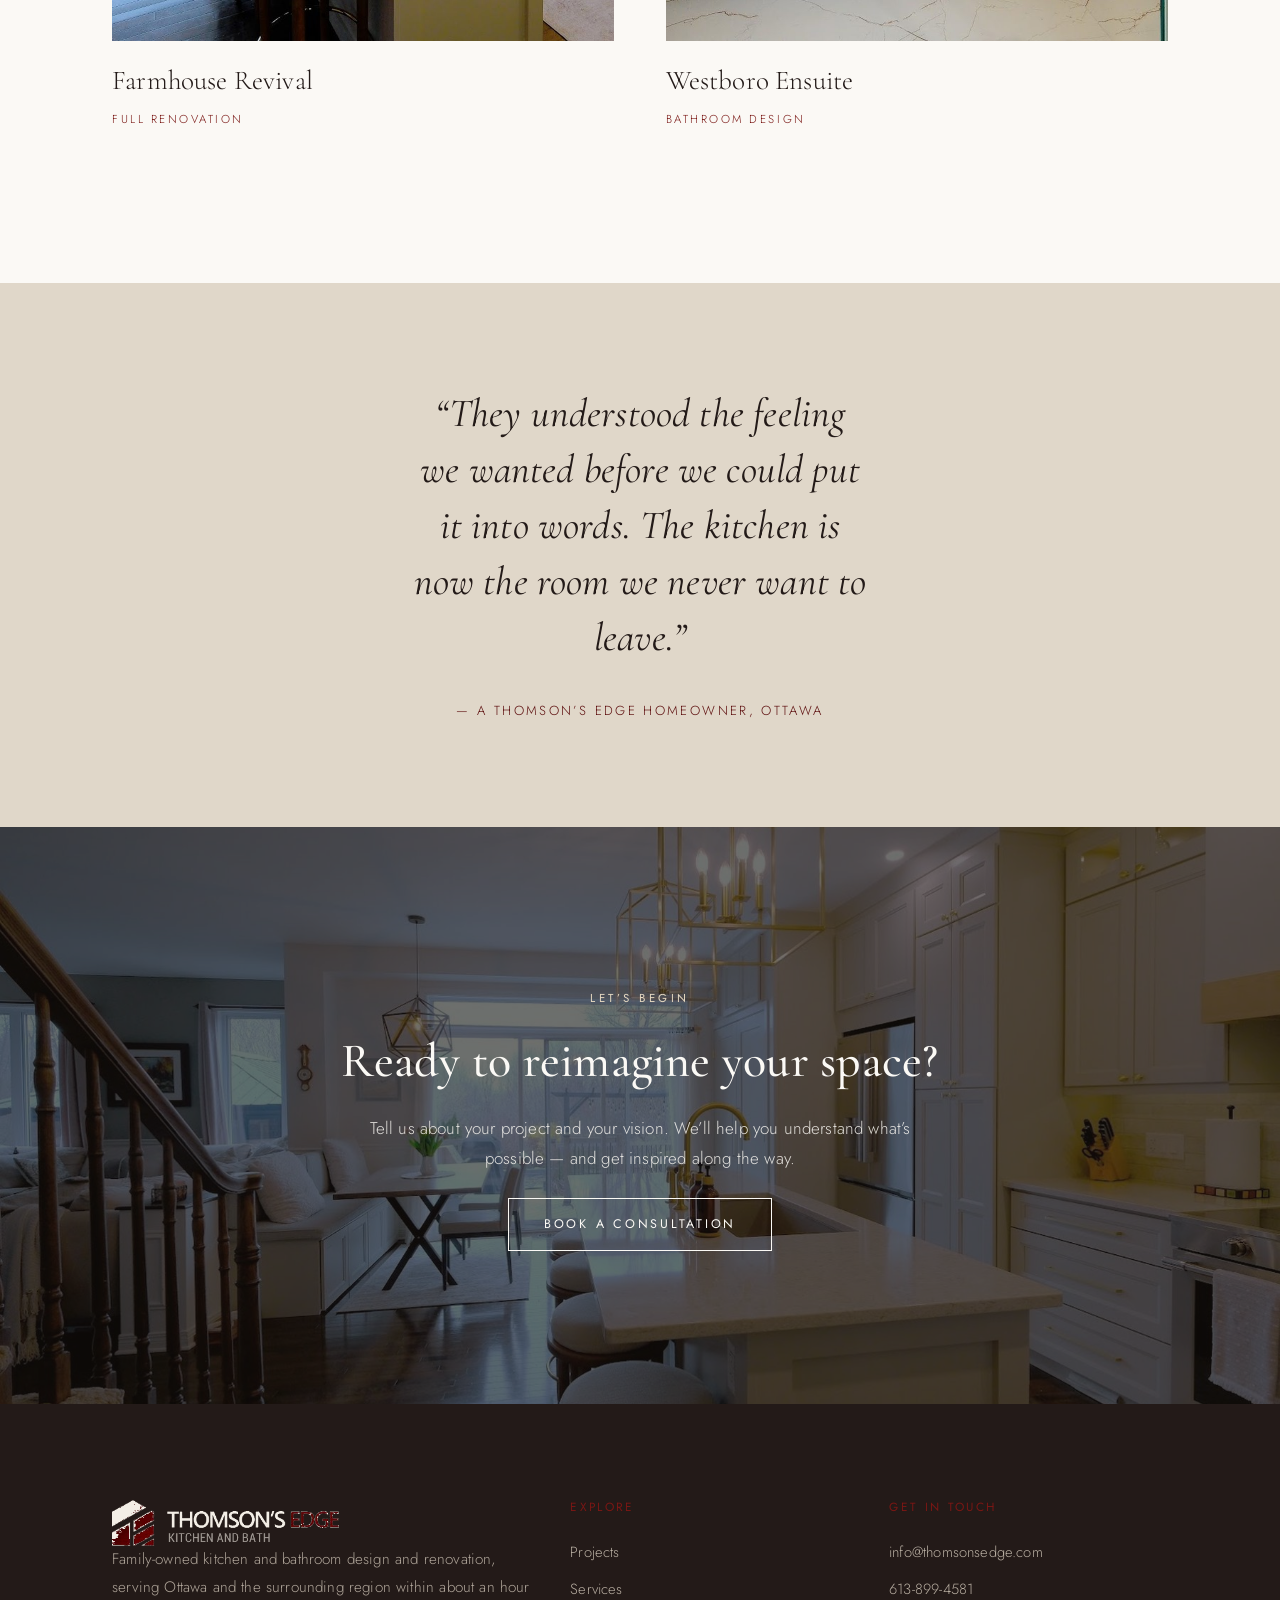
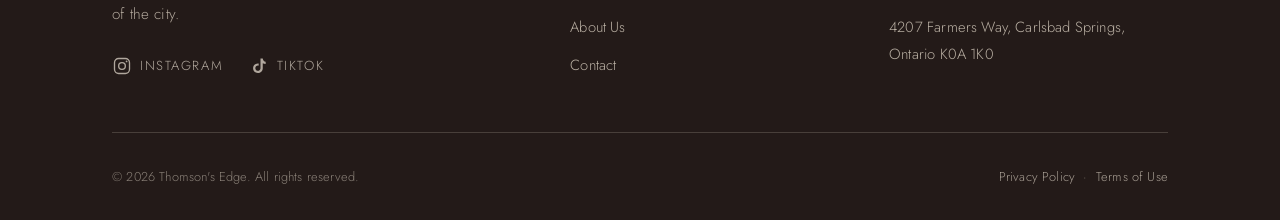
==== commit f191c722: "Add files via upload" ====
--- a/index.html
+++ b/index.html
@@ -14,13 +14,13 @@
 <meta property="og:title" content="Thomson's Edge | Kitchen & Bathroom Design & Renovation in Ottawa">
 <meta property="og:description" content="Family-owned kitchen and bathroom design and renovation studio serving Ottawa and surrounding areas. Design, full renovation, and custom cabinetry from a team that puts design first.">
 <meta property="og:url" content="https://thomsonsedge.com/">
-<meta property="og:image" content="https://thomsonsedge.com/assets/img/hero.svg">
+<meta property="og:image" content="https://thomsonsedge.com/assets/img/hero.jpg">
 <meta property="og:locale" content="en_CA">
 <!-- Twitter -->
 <meta name="twitter:card" content="summary_large_image">
 <meta name="twitter:title" content="Thomson's Edge | Kitchen & Bathroom Design & Renovation in Ottawa">
 <meta name="twitter:description" content="Family-owned kitchen and bathroom design and renovation studio serving Ottawa and surrounding areas. Design, full renovation, and custom cabinetry from a team that puts design first.">
-<meta name="twitter:image" content="https://thomsonsedge.com/assets/img/hero.svg">
+<meta name="twitter:image" content="https://thomsonsedge.com/assets/img/hero.jpg">
 <link rel="preconnect" href="https://fonts.googleapis.com">
 <link rel="preconnect" href="https://fonts.gstatic.com" crossorigin>
 <link href="https://fonts.googleapis.com/css2?family=Cormorant+Garamond:ital,wght@0,400;0,500;0,600;1,400;1,500&family=Jost:wght@300;400;500&display=swap" rel="stylesheet">
@@ -30,7 +30,7 @@
   "@context":"https://schema.org",
   "@type":["LocalBusiness","GeneralContractor","InteriorDesignService"],
   "name":"Thomson's Edge",
-  "image":"https://thomsonsedge.com/assets/img/hero.svg",
+  "image":"https://thomsonsedge.com/assets/img/hero.jpg",
   "url":"https://thomsonsedge.com",
   "telephone":"+1-613-899-4581",
   "email":"info@thomsonsedge.com",
@@ -64,8 +64,8 @@
 <body><header class="site-header light">
   <div class="wrap header-inner">
     <a href="/" class="brand" aria-label="Thomson's Edge home">
-      <img class="brand-logo brand-logo--dark" src="/assets/img/logo.png" alt="Thomson's Edge — Kitchen and Bath" width="200" height="41">
-      <img class="brand-logo brand-logo--light" src="/assets/img/logo-light.png" alt="" aria-hidden="true" width="200" height="41">
+      <img class="brand-logo brand-logo--dark" src="/assets/img/logo.png" alt="Thomson's Edge — Kitchen and Bath" width="200" height="41" loading="lazy" decoding="async">
+      <img class="brand-logo brand-logo--light" src="/assets/img/logo-light.png" alt="" aria-hidden="true" width="200" height="41" loading="lazy" decoding="async">
     </a>
     <button class="nav-toggle" aria-label="Open menu" aria-expanded="false" aria-controls="primary-nav">
       <span></span><span></span><span></span>
@@ -80,7 +80,7 @@
 </header>
 <main>
   <section class="hero">
-    <div class="hero__media"><img src="/assets/img/hero.svg" alt="A softly lit, refined kitchen designed by Thomson's Edge" fetchpriority="high"></div>
+    <div class="hero__media"><img src="/assets/img/hero.jpg" alt="Bright white-and-oak kitchen with island seating and glass pendant lights by Thomson's Edge" fetchpriority="high"></div>
     <div class="wrap hero__inner">
       <p class="eyebrow" style="color:#e6d9c2">Ottawa &middot; Kitchen &amp; Bath</p>
       <h1>Rooms that feel considered, not just constructed.</h1>
@@ -102,7 +102,7 @@
         <p>Because we offer both design and renovation under one roof, you can work with us for a full transformation, a considered design package, or beautiful cabinetry on its own. It&rsquo;s your project, on your terms.</p>
         <a href="/about.html" class="btn btn--ghost">More About Us</a>
       </div>
-      <div class="reveal"><img src="/assets/img/about.svg" alt="Warm, layered kitchen interior with brass accents"></div>
+      <div class="reveal"><img src="/assets/img/about.jpg" alt="Cream Thomson's Edge kitchen with gold lantern pendants and breakfast banquette" loading="lazy" decoding="async"></div>
     </div>
   </section>
 
@@ -148,20 +148,20 @@
       </div>
       <div class="proj-grid reveal">
         <a href="/projects.html" class="proj">
-          <div class="proj__frame"><img src="/assets/img/project-1.svg" alt="Contemporary kitchen renovation in Ottawa"></div>
+          <div class="proj__frame"><img src="/assets/img/project-1.jpg" alt="White and oak kitchen with quartz island in Ottawa" loading="lazy" decoding="async"></div>
           <div class="proj__cap"><span class="t">The Manotick Kitchen</span><span class="m">Kitchen Design &amp; Renovation</span></div>
         </a>
         <a href="/projects.html" class="proj">
-          <div class="proj__frame"><img src="/assets/img/project-2.svg" alt="Serene ensuite bathroom with freestanding tub"></div>
+          <div class="proj__frame"><img src="/assets/img/project-2.jpg" alt="Marble ensuite with walk-in glass shower and freestanding tub" loading="lazy" decoding="async"></div>
           <div class="proj__cap"><span class="t">Rideau Ensuite</span><span class="m">Bathroom Design</span></div>
         </a>
         <a href="/projects.html" class="proj">
-          <div class="proj__frame"><img src="/assets/img/project-3.svg" alt="Warm family kitchen with large island"></div>
+          <div class="proj__frame"><img src="/assets/img/project-3.jpg" alt="Cream kitchen with gold lantern pendants and banquette seating" loading="lazy" decoding="async"></div>
           <div class="proj__cap"><span class="t">Farmhouse Revival</span><span class="m">Full Renovation</span></div>
         </a>
         <a href="/projects.html" class="proj">
-          <div class="proj__frame"><img src="/assets/img/project-4.svg" alt="Elegant powder room with brass fixtures"></div>
-          <div class="proj__cap"><span class="t">Westboro Powder Room</span><span class="m">Bathroom Design</span></div>
+          <div class="proj__frame"><img src="/assets/img/project-4.jpg" alt="Oak double vanity with backlit mirrors and slat feature wall" loading="lazy" decoding="async"></div>
+          <div class="proj__cap"><span class="t">Westboro Ensuite</span><span class="m">Bathroom Design</span></div>
         </a>
       </div>
     </div>
@@ -175,7 +175,7 @@
   </section>
 
   <section class="cta-band">
-    <div class="cta-band__media"><img src="/assets/img/cta.svg" alt=""></div>
+    <div class="cta-band__media"><img src="/assets/img/cta.jpg" alt="" loading="lazy" decoding="async"></div>
     <div class="wrap" style="position:relative">
       <div class="reveal center" style="max-width:60ch;margin:0 auto">
         <p class="eyebrow" style="color:#e6d9c2">Let&rsquo;s Begin</p>
@@ -190,7 +190,7 @@
   <div class="wrap">
     <div class="footer-top">
       <div>
-        <a href="/" class="brand"><img class="brand-logo" src="/assets/img/logo-light.png" alt="Thomson's Edge" width="220" height="45"></a>
+        <a href="/" class="brand"><img class="brand-logo" src="/assets/img/logo-light.png" alt="Thomson's Edge" width="220" height="45" loading="lazy" decoding="async"></a>
         <p>Family-owned kitchen and bathroom design and renovation, serving Ottawa and the surrounding region within about an hour of the city.</p>
         <div class="socials">
           <a href="https://www.instagram.com/thomsonsedge/" target="_blank" rel="noopener" aria-label="Follow Thomson's Edge on Instagram">
--- a/assets/css/style.css
+++ b/assets/css/style.css
@@ -189,9 +189,11 @@
 
 /* ---------- Team ---------- */
 .team-grid{display:grid;grid-template-columns:repeat(3,1fr);gap:clamp(1.5rem,3vw,2.5rem);}
-.member img{aspect-ratio:3/4;object-fit:cover;margin-bottom:1.1rem;filter:grayscale(.15);}
+.member__frame{overflow:hidden;margin-bottom:1.1rem;}
+.member img{aspect-ratio:3/4;object-fit:cover;width:100%;transition:transform .8s cubic-bezier(.16,1,.3,1);}
+.member:hover img{transform:scale(1.04);}
 .member h3{font-size:1.4rem;margin-bottom:.15rem;}
-.member .role{font-size:.76rem;letter-spacing:.16em;text-transform:uppercase;color:var(--brass-deep);}
+.member .role{font-size:.74rem;letter-spacing:.16em;text-transform:uppercase;color:var(--oxblood);}
 
 /* ---------- CTA band ---------- */
 .cta-band{position:relative;color:var(--offwhite);text-align:center;overflow:hidden;}
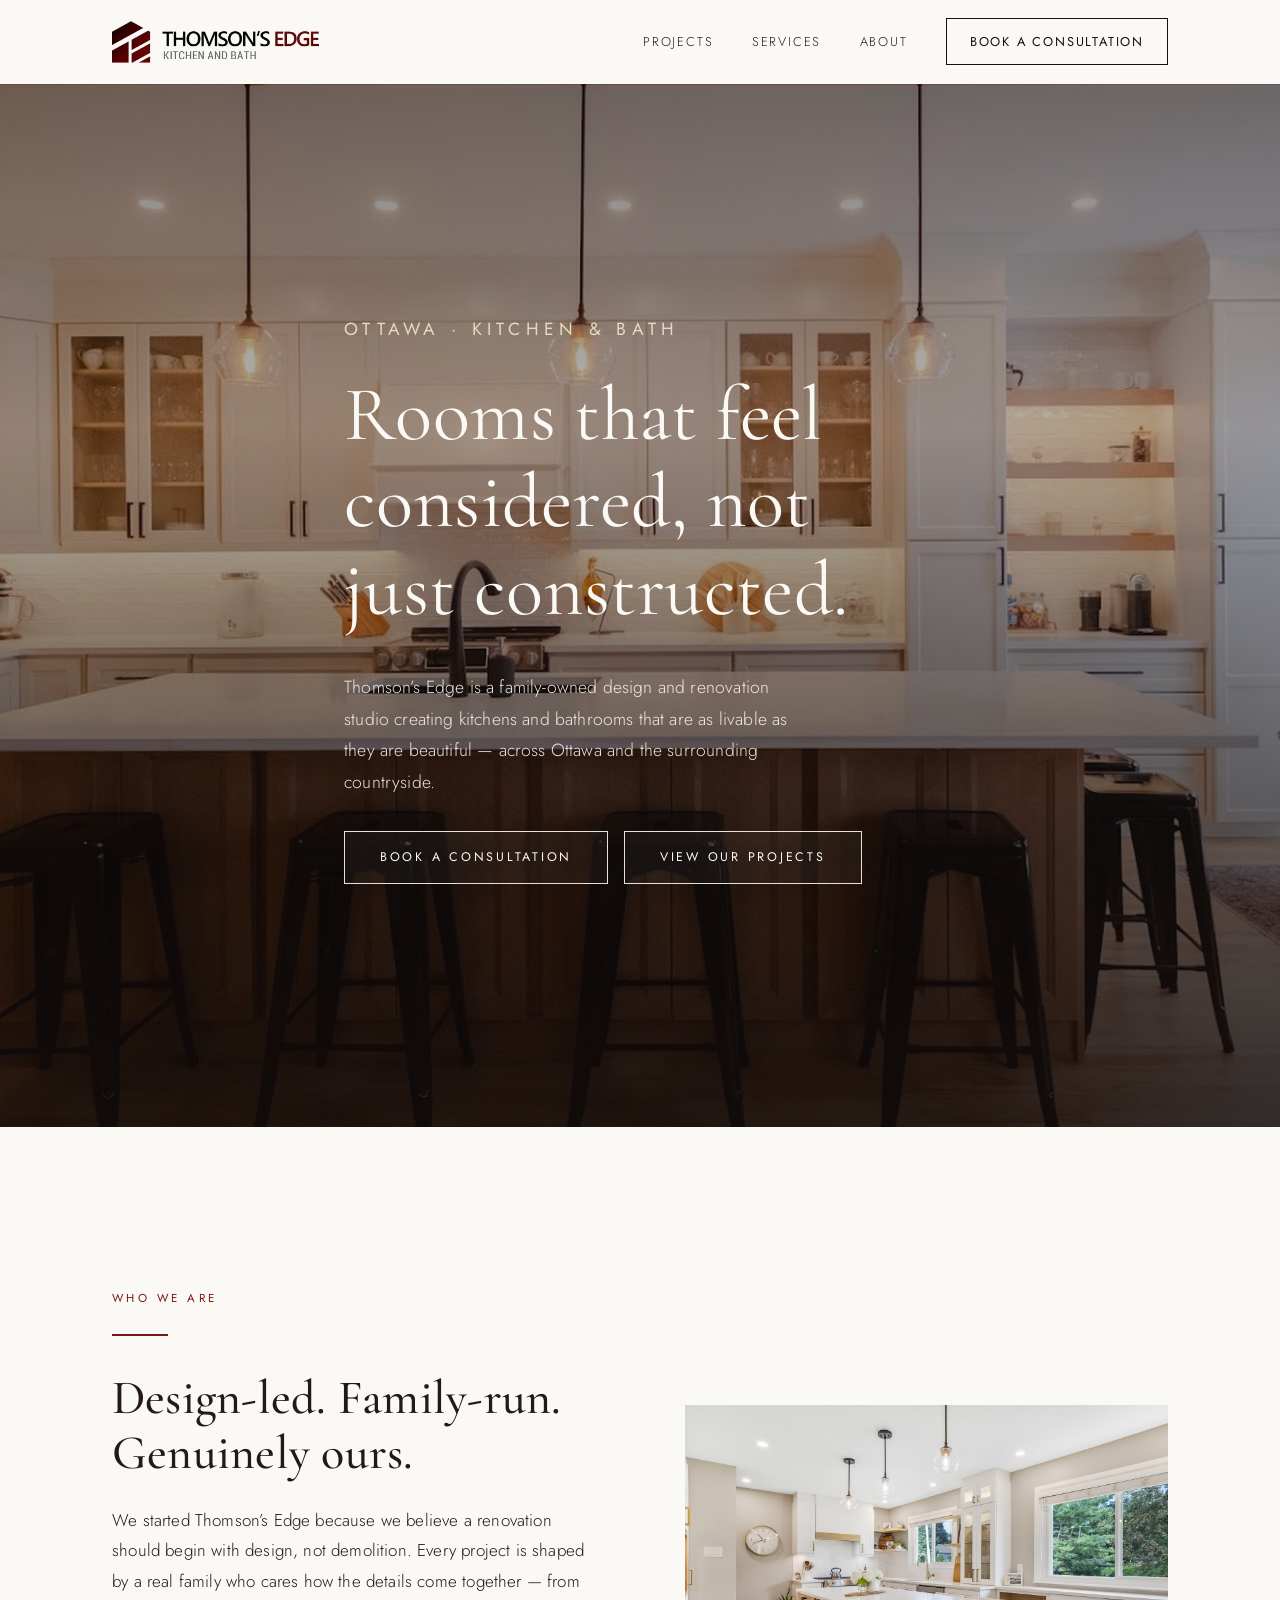
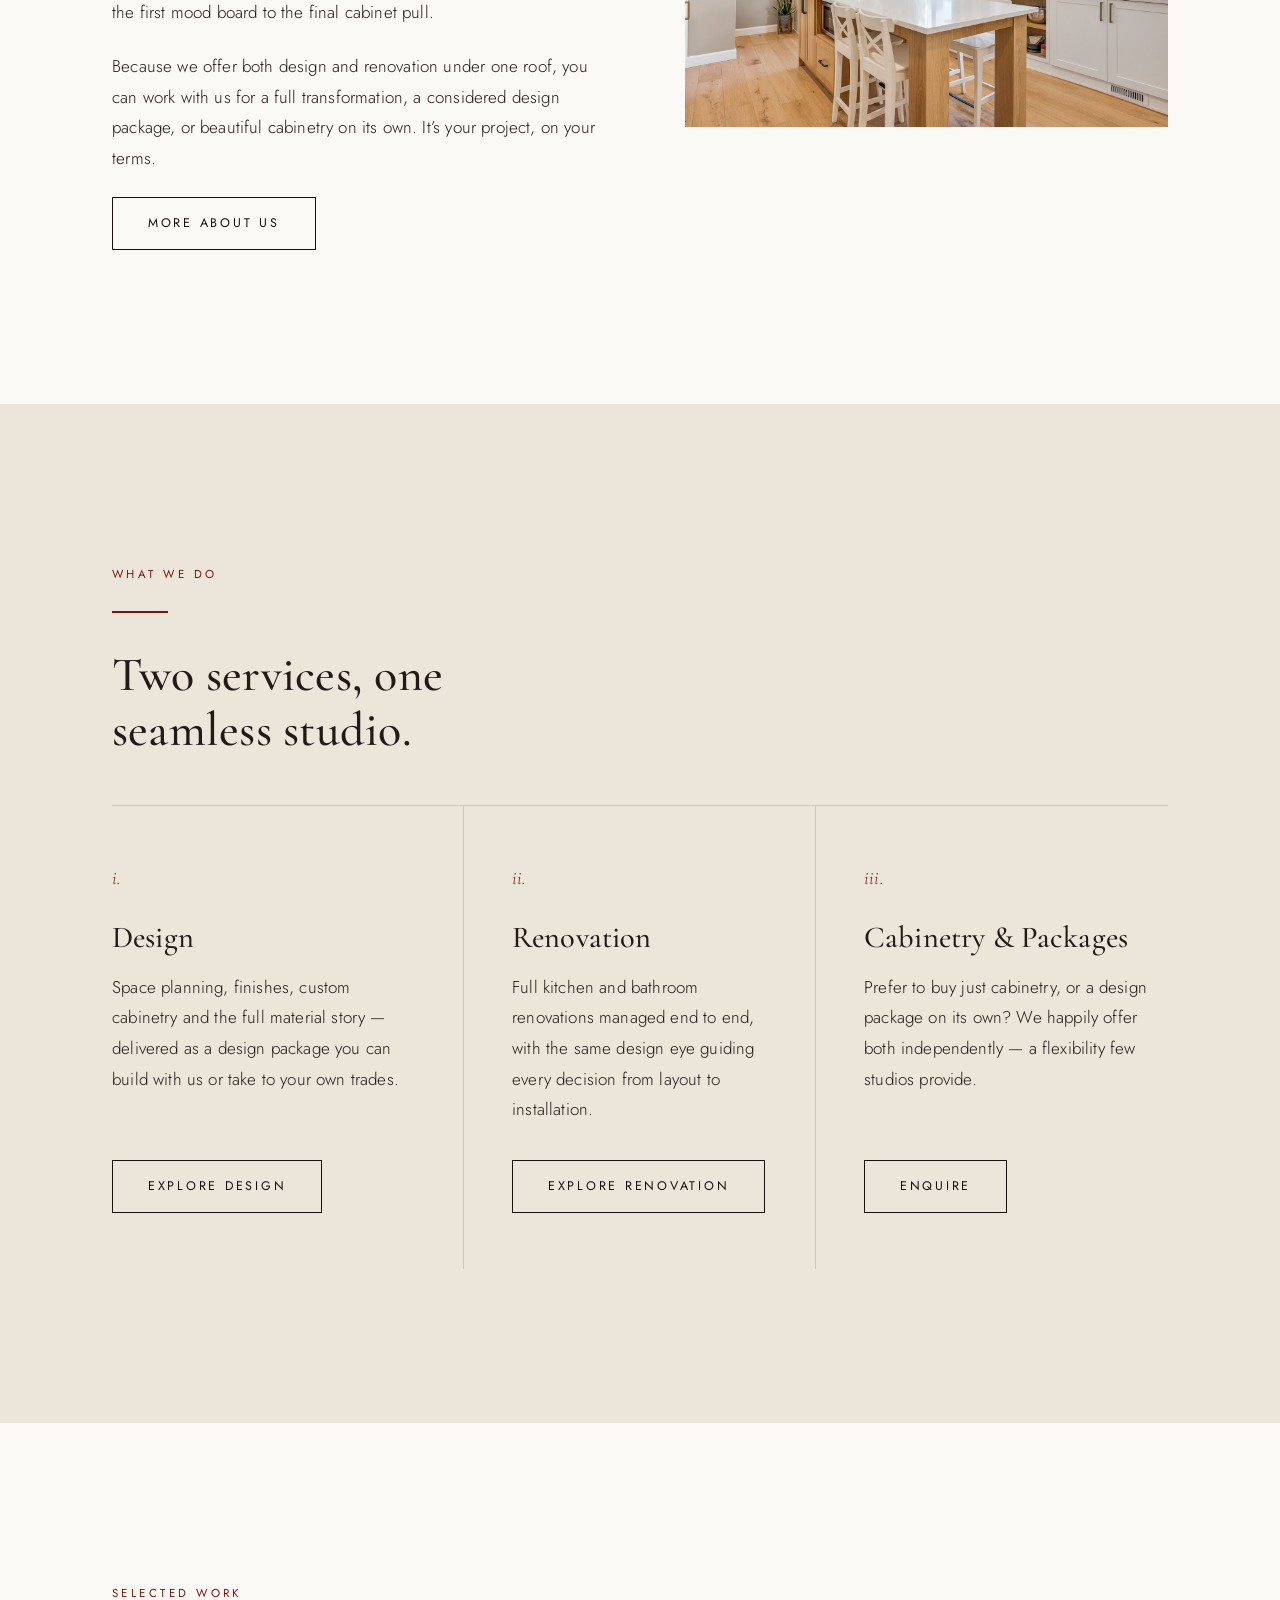
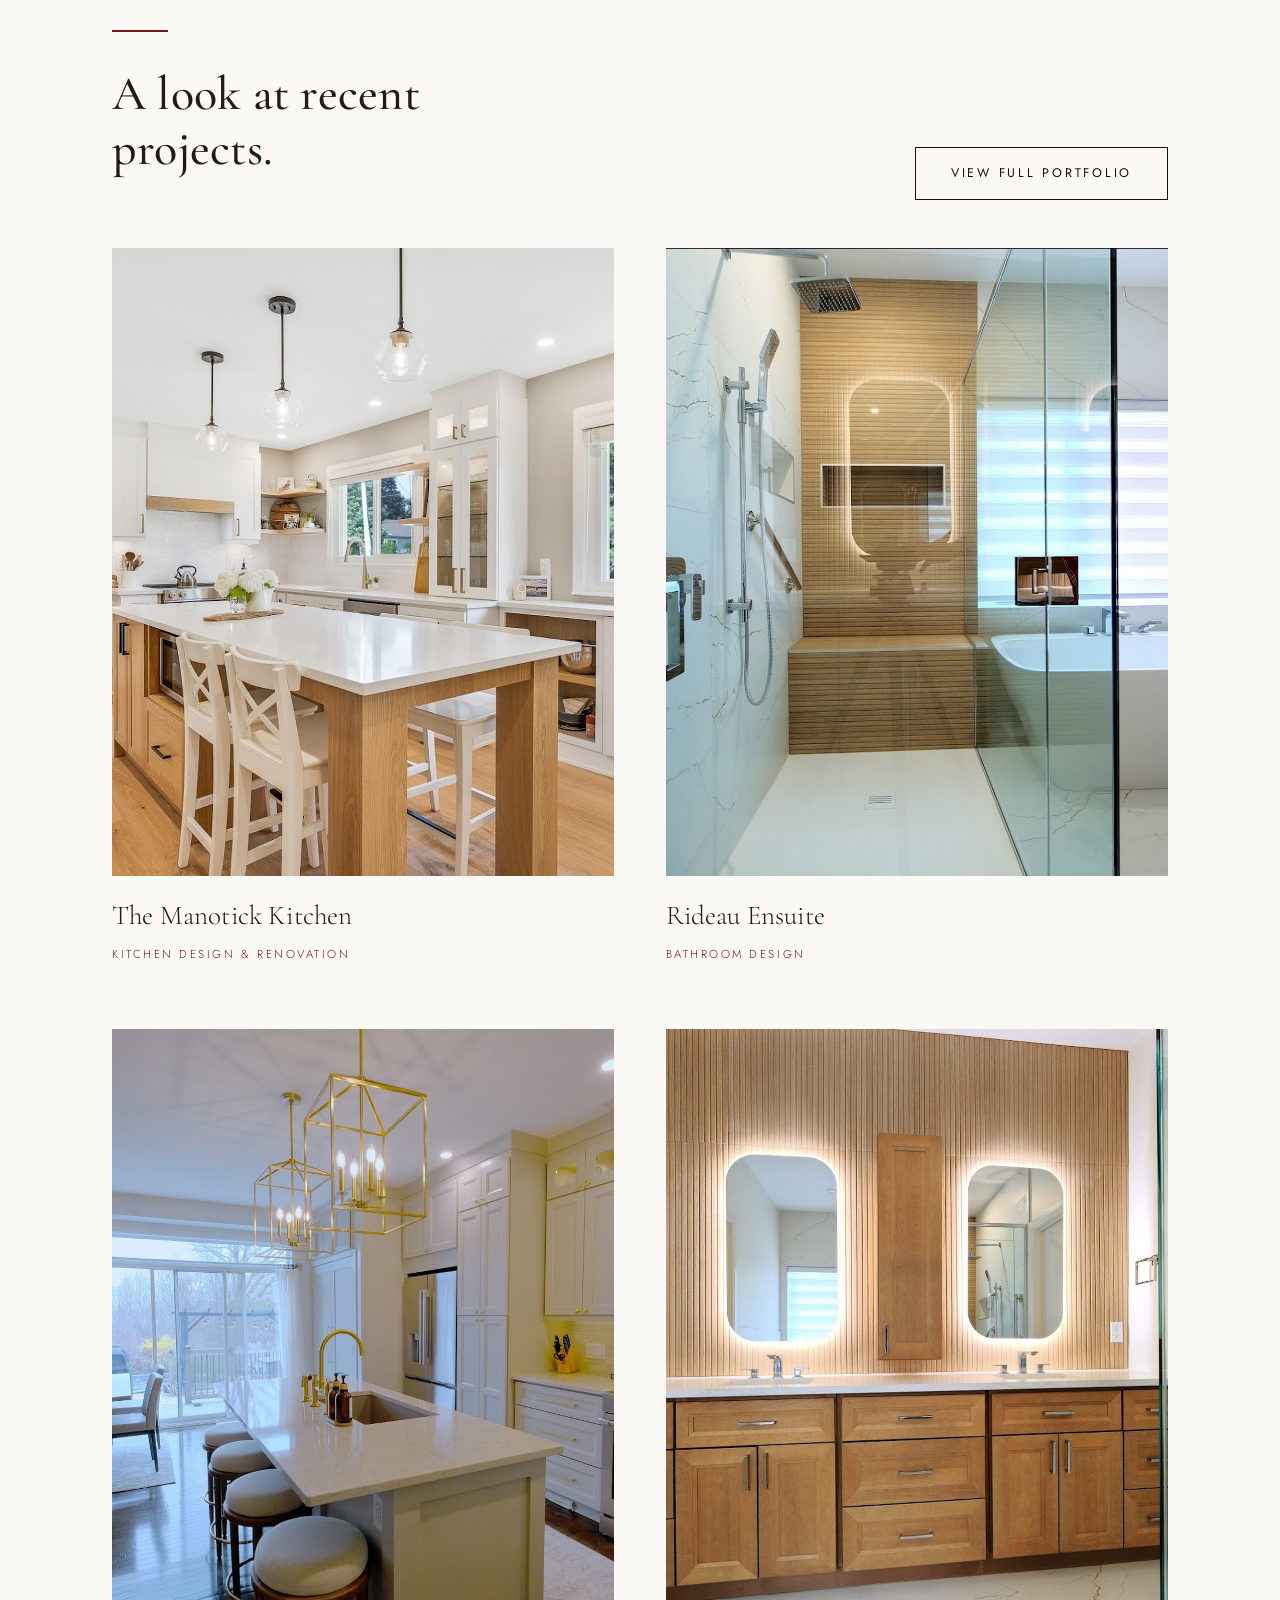
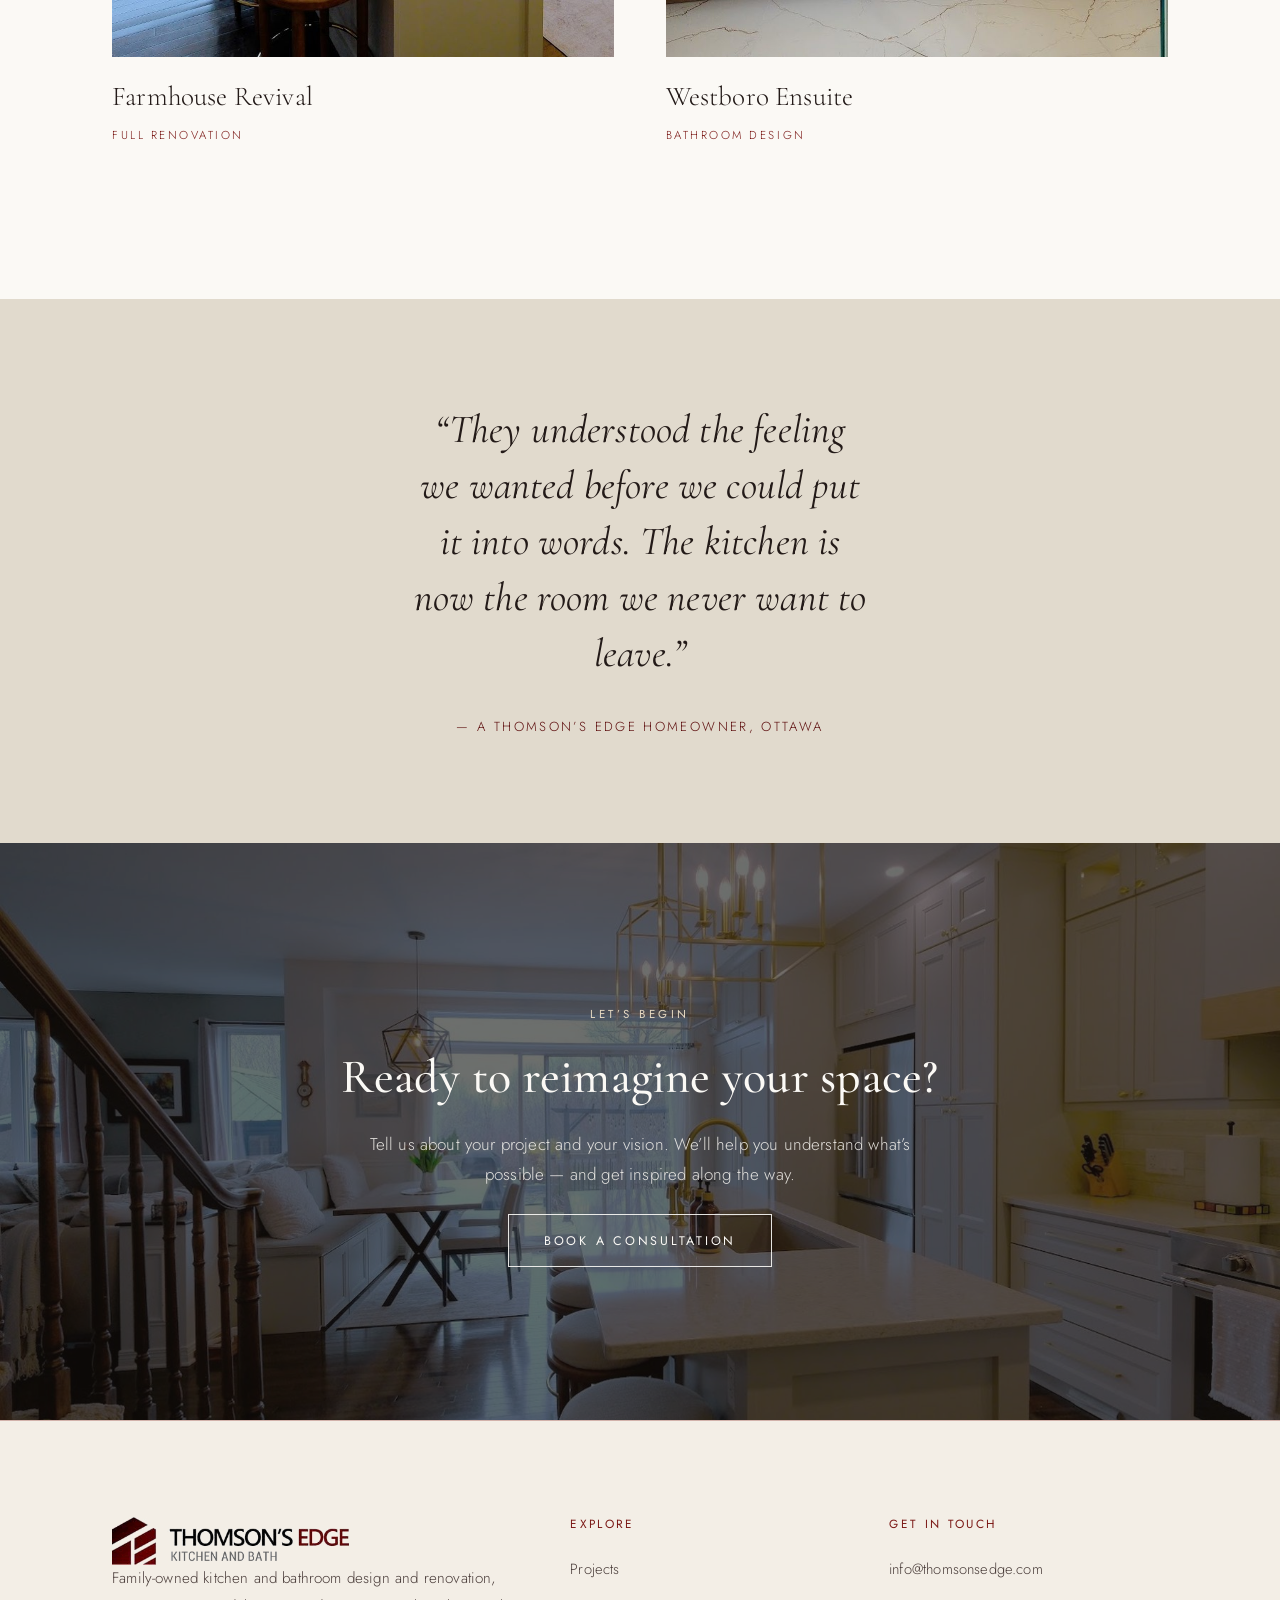
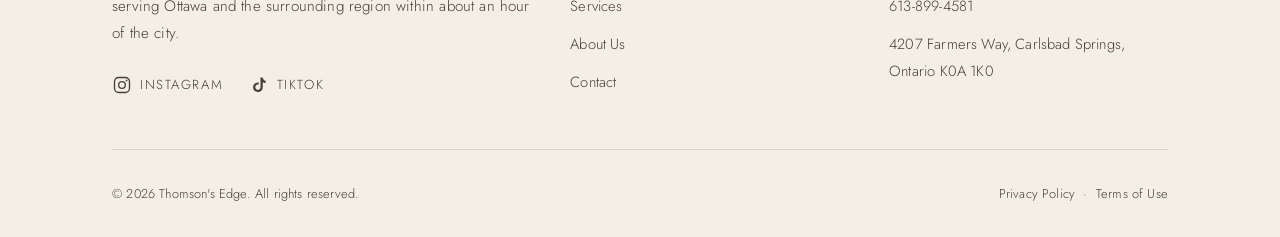
==== commit 67ec921b: "Add files via upload" ====
--- a/index.html
+++ b/index.html
@@ -7,20 +7,25 @@
 <meta name="description" content="Family-owned kitchen and bathroom design and renovation studio serving Ottawa and surrounding areas. Design, full renovation, and custom cabinetry from a team that puts design first.">
 <link rel="canonical" href="https://thomsonsedge.com/">
 <meta name="robots" content="index, follow">
-<meta name="theme-color" content="#2B2420">
+<meta name="theme-color" content="#231A18">
+<link rel="icon" href="/favicon.ico" sizes="any">
+<link rel="icon" type="image/png" sizes="32x32" href="/assets/img/favicon-32.png">
+<link rel="icon" type="image/png" sizes="16x16" href="/assets/img/favicon-16.png">
+<link rel="apple-touch-icon" href="/assets/img/apple-touch-icon.png">
+<link rel="manifest" href="/site.webmanifest">
 <!-- Open Graph -->
 <meta property="og:type" content="website">
 <meta property="og:site_name" content="Thomson's Edge">
 <meta property="og:title" content="Thomson's Edge | Kitchen & Bathroom Design & Renovation in Ottawa">
 <meta property="og:description" content="Family-owned kitchen and bathroom design and renovation studio serving Ottawa and surrounding areas. Design, full renovation, and custom cabinetry from a team that puts design first.">
 <meta property="og:url" content="https://thomsonsedge.com/">
-<meta property="og:image" content="https://thomsonsedge.com/assets/img/hero.jpg">
+<meta property="og:image" content="https://thomsonsedge.com/assets/img/og-image.jpg">
 <meta property="og:locale" content="en_CA">
 <!-- Twitter -->
 <meta name="twitter:card" content="summary_large_image">
 <meta name="twitter:title" content="Thomson's Edge | Kitchen & Bathroom Design & Renovation in Ottawa">
 <meta name="twitter:description" content="Family-owned kitchen and bathroom design and renovation studio serving Ottawa and surrounding areas. Design, full renovation, and custom cabinetry from a team that puts design first.">
-<meta name="twitter:image" content="https://thomsonsedge.com/assets/img/hero.jpg">
+<meta name="twitter:image" content="https://thomsonsedge.com/assets/img/og-image.jpg">
 <link rel="preconnect" href="https://fonts.googleapis.com">
 <link rel="preconnect" href="https://fonts.gstatic.com" crossorigin>
 <link href="https://fonts.googleapis.com/css2?family=Cormorant+Garamond:ital,wght@0,400;0,500;0,600;1,400;1,500&family=Jost:wght@300;400;500&display=swap" rel="stylesheet">
@@ -61,11 +66,10 @@
 }
 </script>
 </head>
-<body><header class="site-header light">
+<body><header class="site-header">
   <div class="wrap header-inner">
     <a href="/" class="brand" aria-label="Thomson's Edge home">
-      <img class="brand-logo brand-logo--dark" src="/assets/img/logo.png" alt="Thomson's Edge — Kitchen and Bath" width="200" height="41" loading="lazy" decoding="async">
-      <img class="brand-logo brand-logo--light" src="/assets/img/logo-light.png" alt="" aria-hidden="true" width="200" height="41" loading="lazy" decoding="async">
+      <img class="brand-logo" src="/assets/img/logo-transparent.png" alt="Thomson's Edge — Kitchen and Bath" width="200" height="41">
     </a>
     <button class="nav-toggle" aria-label="Open menu" aria-expanded="false" aria-controls="primary-nav">
       <span></span><span></span><span></span>
@@ -190,7 +194,7 @@
   <div class="wrap">
     <div class="footer-top">
       <div>
-        <a href="/" class="brand"><img class="brand-logo" src="/assets/img/logo-light.png" alt="Thomson's Edge" width="220" height="45" loading="lazy" decoding="async"></a>
+        <a href="/" class="brand"><img class="brand-logo" src="/assets/img/logo-transparent.png" alt="Thomson's Edge" width="220" height="45" loading="lazy" decoding="async"></a>
         <p>Family-owned kitchen and bathroom design and renovation, serving Ottawa and the surrounding region within about an hour of the city.</p>
         <div class="socials">
           <a href="https://www.instagram.com/thomsonsedge/" target="_blank" rel="noopener" aria-label="Follow Thomson's Edge on Instagram">
--- a/assets/css/style.css
+++ b/assets/css/style.css
@@ -29,7 +29,11 @@
   font-family:var(--ff-body);
   font-weight:300;
   color:var(--espresso);
-  background:var(--offwhite);
+  background-color:var(--offwhite);
+  background-image:url("/assets/img/texture.svg");
+  background-size:900px 900px;
+  background-repeat:repeat;
+  background-attachment:fixed;
   line-height:1.8;
   font-size:17px;
   letter-spacing:.01em;
@@ -83,41 +87,30 @@
 .btn:hover{background:var(--oxblood);border-color:var(--oxblood);color:var(--offwhite);}
 .btn--ghost{background:transparent;color:var(--ink);border-color:var(--ink);}
 .btn--ghost:hover{background:var(--oxblood);border-color:var(--oxblood);color:var(--offwhite);}
-.btn--light{border-color:var(--offwhite);background:transparent;color:var(--offwhite);}
-.btn--light:hover{background:var(--offwhite);color:var(--ink);}
+.btn--light{border:1.5px solid rgba(250,249,245,.9);background:rgba(255,255,255,.04);color:var(--offwhite);backface-visibility:hidden;transform:translateZ(0);}
+.btn--light:hover{background:var(--offwhite);border-color:var(--offwhite);color:var(--ink);}
 
 /* ---------- Header ---------- */
 .site-header{
   position:fixed;top:0;left:0;width:100%;z-index:100;
-  transition:background .4s ease,box-shadow .4s ease;
-  padding:1.4rem 0;
-}
-.site-header.scrolled{background:var(--offwhite);box-shadow:0 1px 0 var(--line-red);padding:.9rem 0;}
+  transition:background .4s ease,box-shadow .4s ease,padding .3s ease;
+  padding:1.15rem 0;
+  background:var(--offwhite);
+  box-shadow:0 1px 0 var(--line-red);
+}
+.site-header.scrolled{background:var(--offwhite);box-shadow:0 2px 16px rgba(35,26,24,.09);padding:.8rem 0;}
 .header-inner{display:flex;align-items:center;justify-content:space-between;}
 .brand{display:flex;align-items:center;line-height:1;position:relative;}
 .brand-logo{width:auto;height:42px;display:block;transition:height .3s ease;}
-.site-header.scrolled .brand-logo{height:34px;}
-/* Always use the full-colour (red + black) logo in the header — it reads on light
-   and dark alike. The knockout variant is reserved for the dark footer. */
-.brand-logo--light{display:none;}
-/* On the dark hero, add a soft light halo so the black wordmark stays legible
-   over darker photography without changing the logo itself. */
-.site-header.light .brand-logo--dark{filter:drop-shadow(0 1px 10px rgba(250,249,245,.55));}
-.site-header.light.scrolled .brand-logo--dark{filter:none;}
-.site-header.light .nav a,
-.site-header.light .nav-toggle span{color:var(--offwhite);text-shadow:0 1px 12px rgba(20,16,13,.35);}
-.site-header.light.scrolled .nav a{color:var(--espresso);text-shadow:none;}
-.site-footer .brand-logo{height:46px;}
+.site-header.scrolled .brand-logo{height:36px;}
+.site-footer .brand-logo{height:48px;}
 
 .nav{display:flex;align-items:center;gap:2.4rem;}
 .nav a{font-size:.8rem;letter-spacing:.14em;text-transform:uppercase;position:relative;padding:.2rem 0;}
 .nav a::after{content:"";position:absolute;left:0;bottom:-2px;width:0;height:1px;background:var(--brass);transition:width .35s ease;}
 .nav a:hover::after,.nav a.active::after{width:100%;}
-.nav .btn{color:var(--espresso);border-color:var(--espresso);background:transparent;}
-.nav .btn:hover{background:var(--espresso);color:var(--offwhite);}
-.site-header.light .nav .btn{color:var(--offwhite);border-color:var(--offwhite);}
-.site-header.light .nav .btn:hover{background:var(--offwhite);color:var(--espresso);}
-.site-header.light.scrolled .nav .btn{border-color:var(--espresso);}
+.nav .btn{color:var(--ink);border-color:var(--ink);background:transparent;padding:.85em 1.8em;}
+.nav .btn:hover{background:var(--oxblood);border-color:var(--oxblood);color:var(--offwhite);}
 
 .nav-toggle{display:none;flex-direction:column;gap:5px;background:none;border:none;cursor:pointer;padding:6px;}
 .nav-toggle span{width:26px;height:1.5px;background:var(--espresso);transition:.3s;}
@@ -127,7 +120,7 @@
 .hero__media{position:absolute;inset:0;z-index:-2;}
 .hero__media img{width:100%;height:100%;object-fit:cover;}
 .hero::after{content:"";position:absolute;inset:0;z-index:-1;background:linear-gradient(180deg,rgba(18,12,11,.55) 0%,rgba(18,12,11,.32) 38%,rgba(18,12,11,.82) 100%);}
-.hero__inner{padding-bottom:clamp(3rem,10vh,7rem);padding-top:9rem;}
+.hero__inner{padding-bottom:clamp(3rem,10vh,7rem);padding-top:10rem;}
 .hero h1{max-width:16ch;font-weight:400;}
 .hero p{color:rgba(250,248,243,.9);font-size:1.1rem;max-width:46ch;}
 .hero__actions{display:flex;gap:1rem;flex-wrap:wrap;margin-top:2rem;}
@@ -136,8 +129,8 @@
 section{padding:clamp(5.5rem,12vw,10rem) 0;}
 .section-tight{padding:clamp(4rem,8vw,6.5rem) 0;}
 .split{display:grid;grid-template-columns:1fr 1fr;gap:clamp(3rem,7vw,7rem);align-items:center;}
-.bg-ecru{background:var(--ecru);}
-.bg-stone{background:var(--stone);}
+.bg-ecru{background:rgba(224,214,197,.55);}
+.bg-stone{background:rgba(200,187,166,.5);}
 .bg-espresso{background:var(--ink);color:var(--ecru);}
 .bg-espresso h1,.bg-espresso h2,.bg-espresso h3{color:var(--offwhite);}
 .bg-espresso .eyebrow{color:#C87A5E;}
@@ -229,21 +222,21 @@
 .contact-list a:hover{border-color:var(--brass);}
 
 /* ---------- Footer ---------- */
-.site-footer{background:var(--espresso);color:var(--stone);padding:clamp(4rem,8vw,6rem) 0 2rem;}
-.footer-top{display:grid;grid-template-columns:1.5fr 1fr 1fr;gap:2.5rem;padding-bottom:3rem;border-bottom:1px solid rgba(221,211,196,.2);}
-
-.site-footer p{color:rgba(221,211,196,.75);font-size:.95rem;}
-.footer-col h4{font-family:var(--ff-body);font-size:.74rem;letter-spacing:.2em;text-transform:uppercase;color:var(--brass);font-weight:400;margin-bottom:1.2rem;}
-.footer-col a{display:block;padding:.35rem 0;color:rgba(221,211,196,.8);font-size:.92rem;transition:color .3s;}
-.footer-col a:hover{color:var(--offwhite);}
+.site-footer{background:var(--ecru);color:var(--espresso-soft);padding:clamp(4rem,8vw,6rem) 0 2rem;border-top:1px solid var(--line-red);}
+.footer-top{display:grid;grid-template-columns:1.5fr 1fr 1fr;gap:2.5rem;padding-bottom:3rem;border-bottom:1px solid var(--line);}
+
+.site-footer p{color:var(--espresso-soft);font-size:.95rem;}
+.footer-col h4{font-family:var(--ff-body);font-size:.74rem;letter-spacing:.2em;text-transform:uppercase;color:var(--oxblood);font-weight:400;margin-bottom:1.2rem;}
+.footer-col a{display:block;padding:.35rem 0;color:var(--espresso-soft);font-size:.92rem;transition:color .3s;}
+.footer-col a:hover{color:var(--oxblood);}
 .socials{display:flex;gap:1.6rem;margin-top:1.6rem;}
-.socials a{display:inline-flex;align-items:center;gap:.5rem;color:rgba(224,215,201,.75);font-size:.82rem;letter-spacing:.12em;text-transform:uppercase;transition:color .3s ease;}
+.socials a{display:inline-flex;align-items:center;gap:.5rem;color:var(--espresso-soft);font-size:.82rem;letter-spacing:.12em;text-transform:uppercase;transition:color .3s ease;}
 .socials a svg{transition:transform .3s ease;}
-.socials a:hover{color:var(--offwhite);}
+.socials a:hover{color:var(--oxblood);}
 .socials a:hover svg{transform:translateY(-2px);color:var(--oxblood);}
-.footer-bottom{display:flex;justify-content:space-between;flex-wrap:wrap;gap:1rem;padding-top:2rem;font-size:.8rem;color:rgba(221,211,196,.55);}
-.footer-bottom a{color:rgba(221,211,196,.7);}
-.footer-bottom a:hover{color:var(--offwhite);}
+.footer-bottom{display:flex;justify-content:space-between;flex-wrap:wrap;gap:1rem;padding-top:2rem;font-size:.8rem;color:var(--espresso-soft);}
+.footer-bottom a{color:var(--espresso-soft);}
+.footer-bottom a:hover{color:var(--oxblood);}
 
 /* ---------- Page hero (interior) ---------- */
 .page-hero{padding:11rem 0 4rem;background:var(--ecru);border-bottom:1px solid var(--line);}
@@ -270,7 +263,6 @@
   .nav a{color:var(--offwhite);font-size:1rem;}
   .nav .btn{border-color:var(--offwhite);}
   .nav-toggle{display:flex;z-index:110;}
-  .site-header.light .nav a{color:var(--offwhite);}
   .split{grid-template-columns:1fr;}
   .services{grid-template-columns:1fr;}
   .service{border-right:none;border-bottom:1px solid var(--line);padding:2.6rem 0!important;}
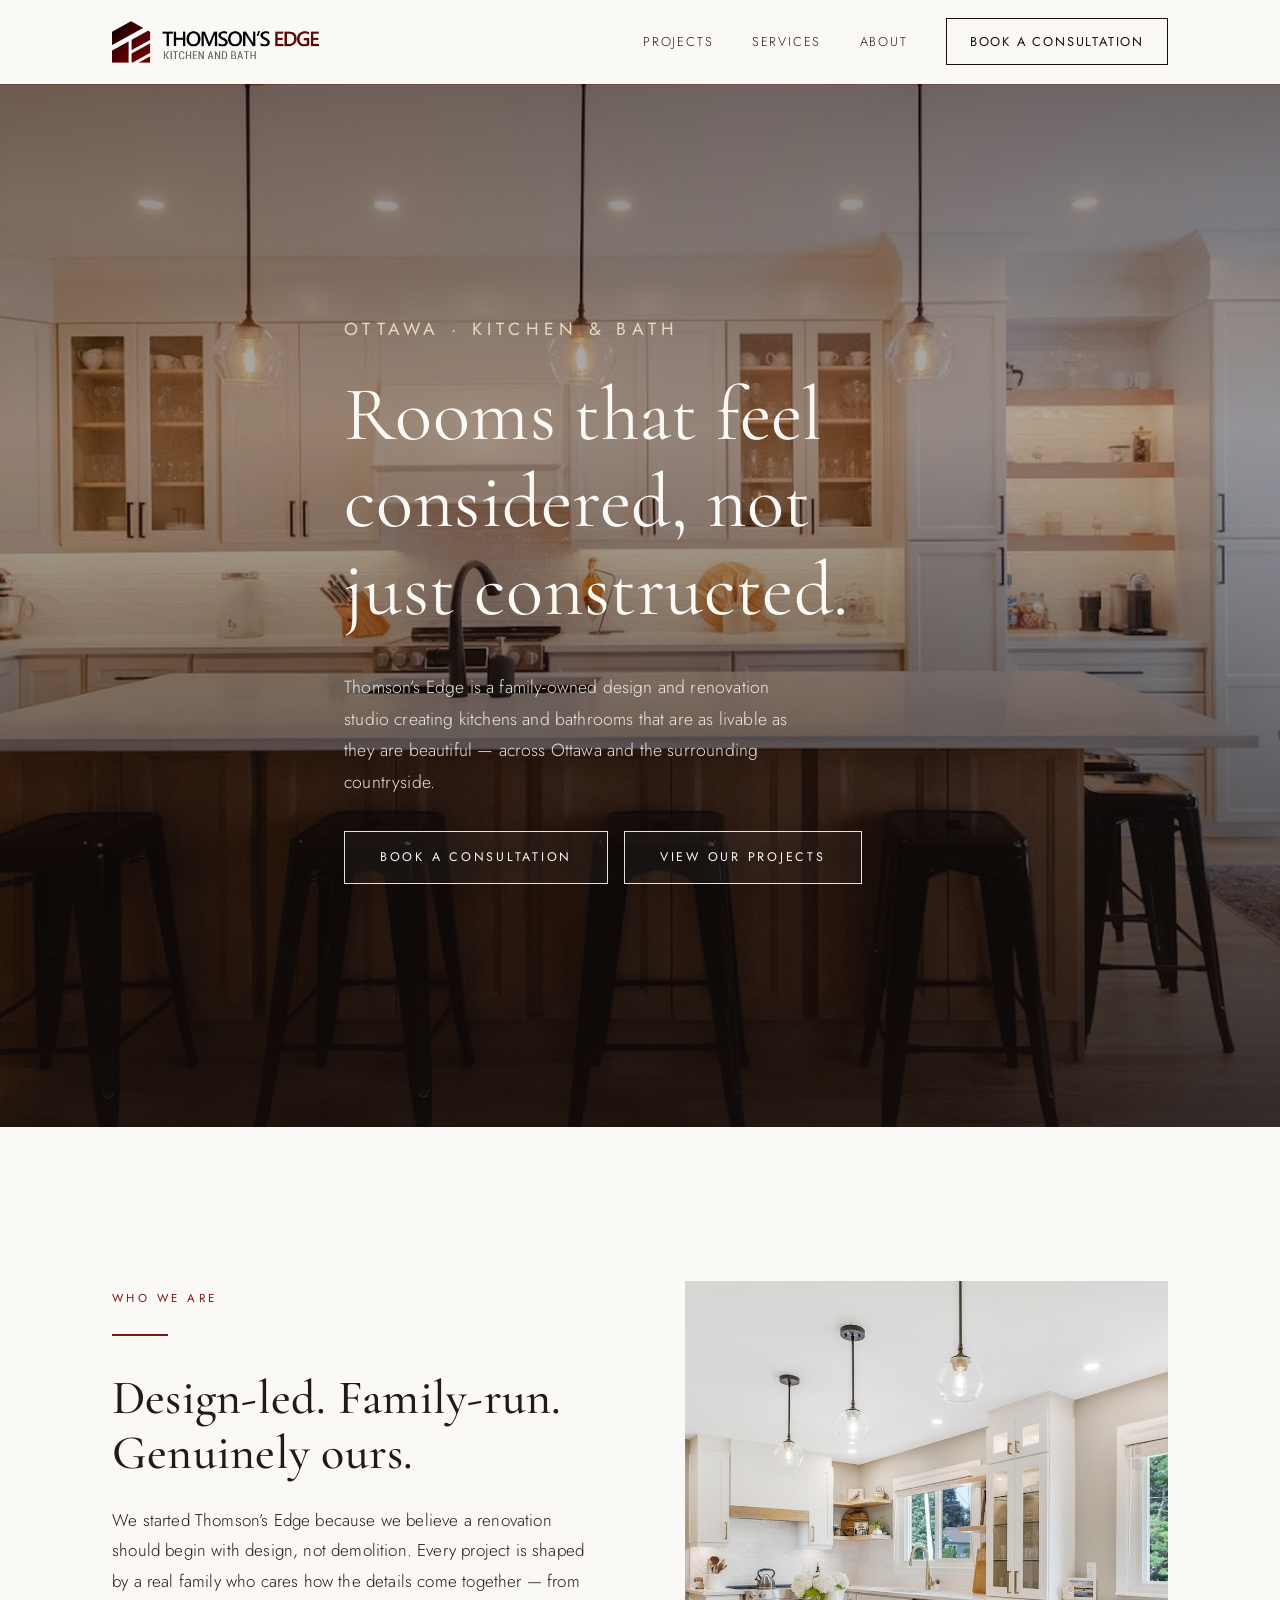
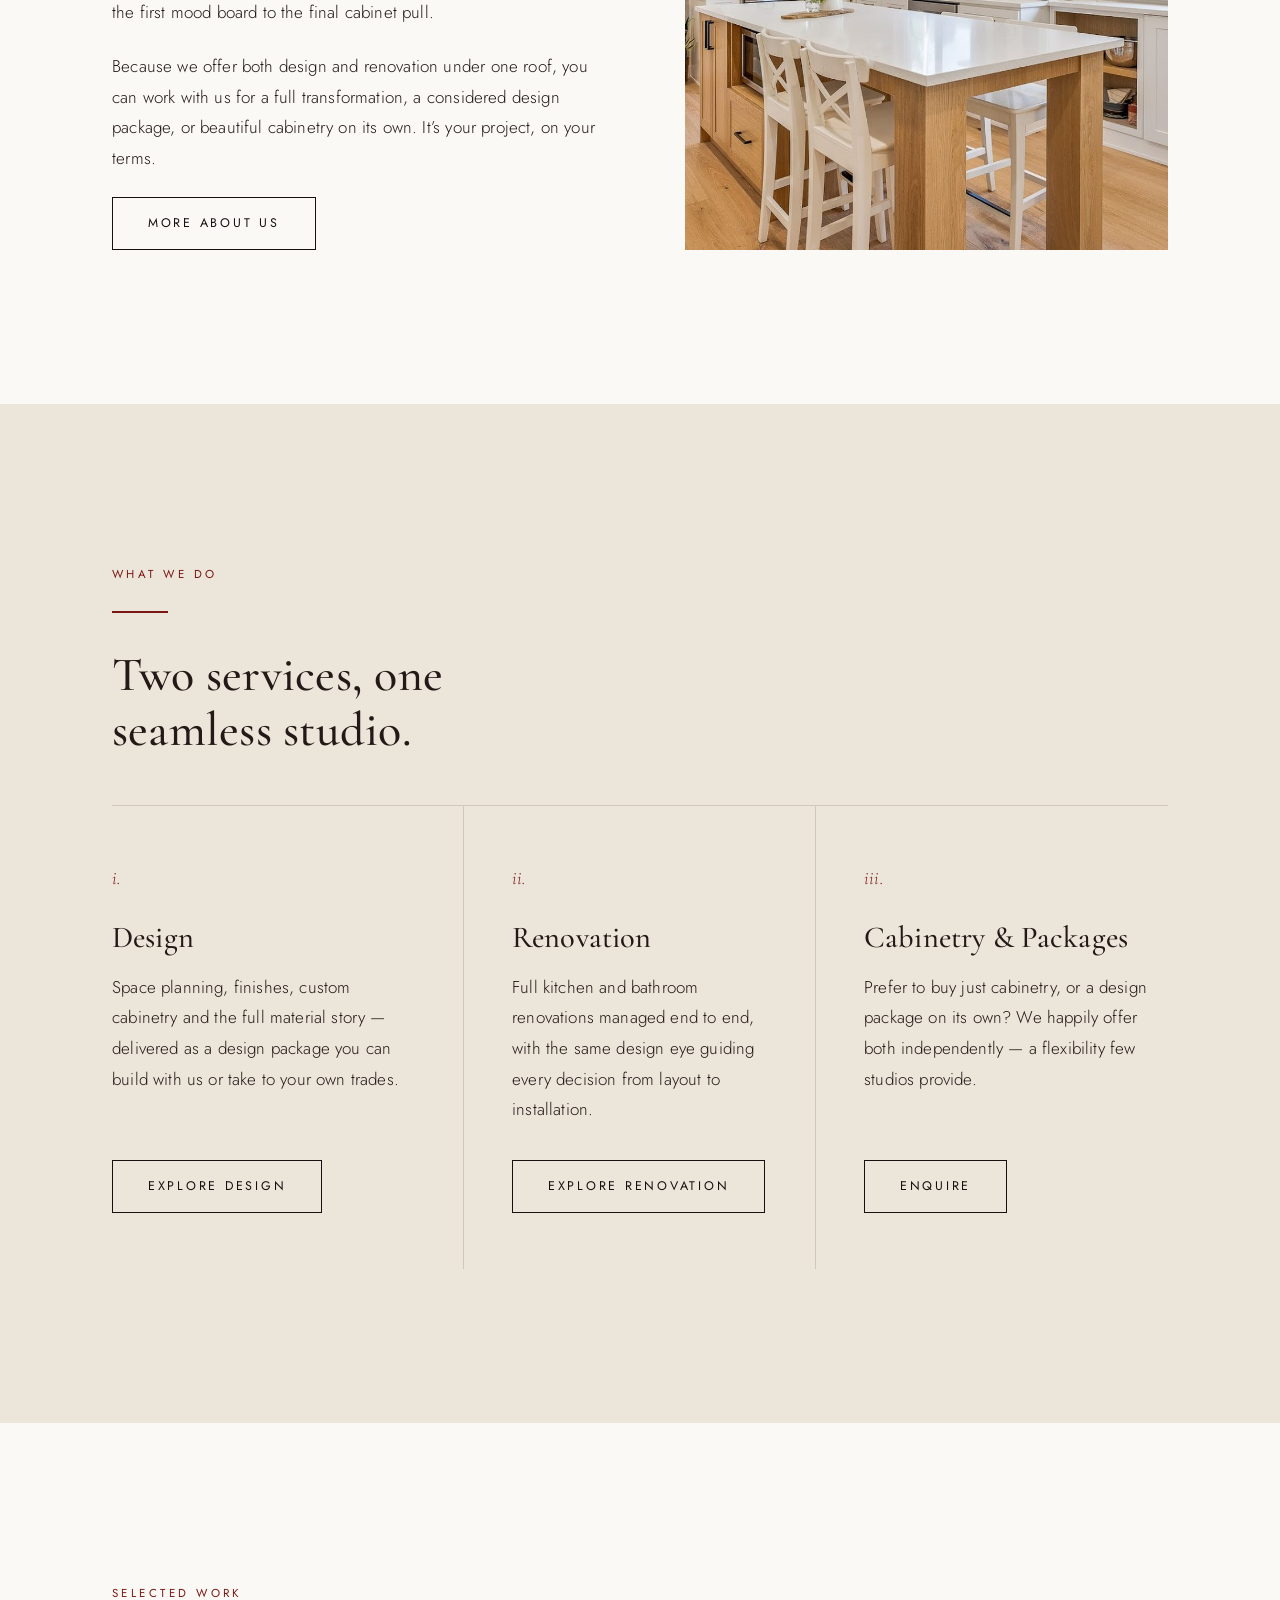
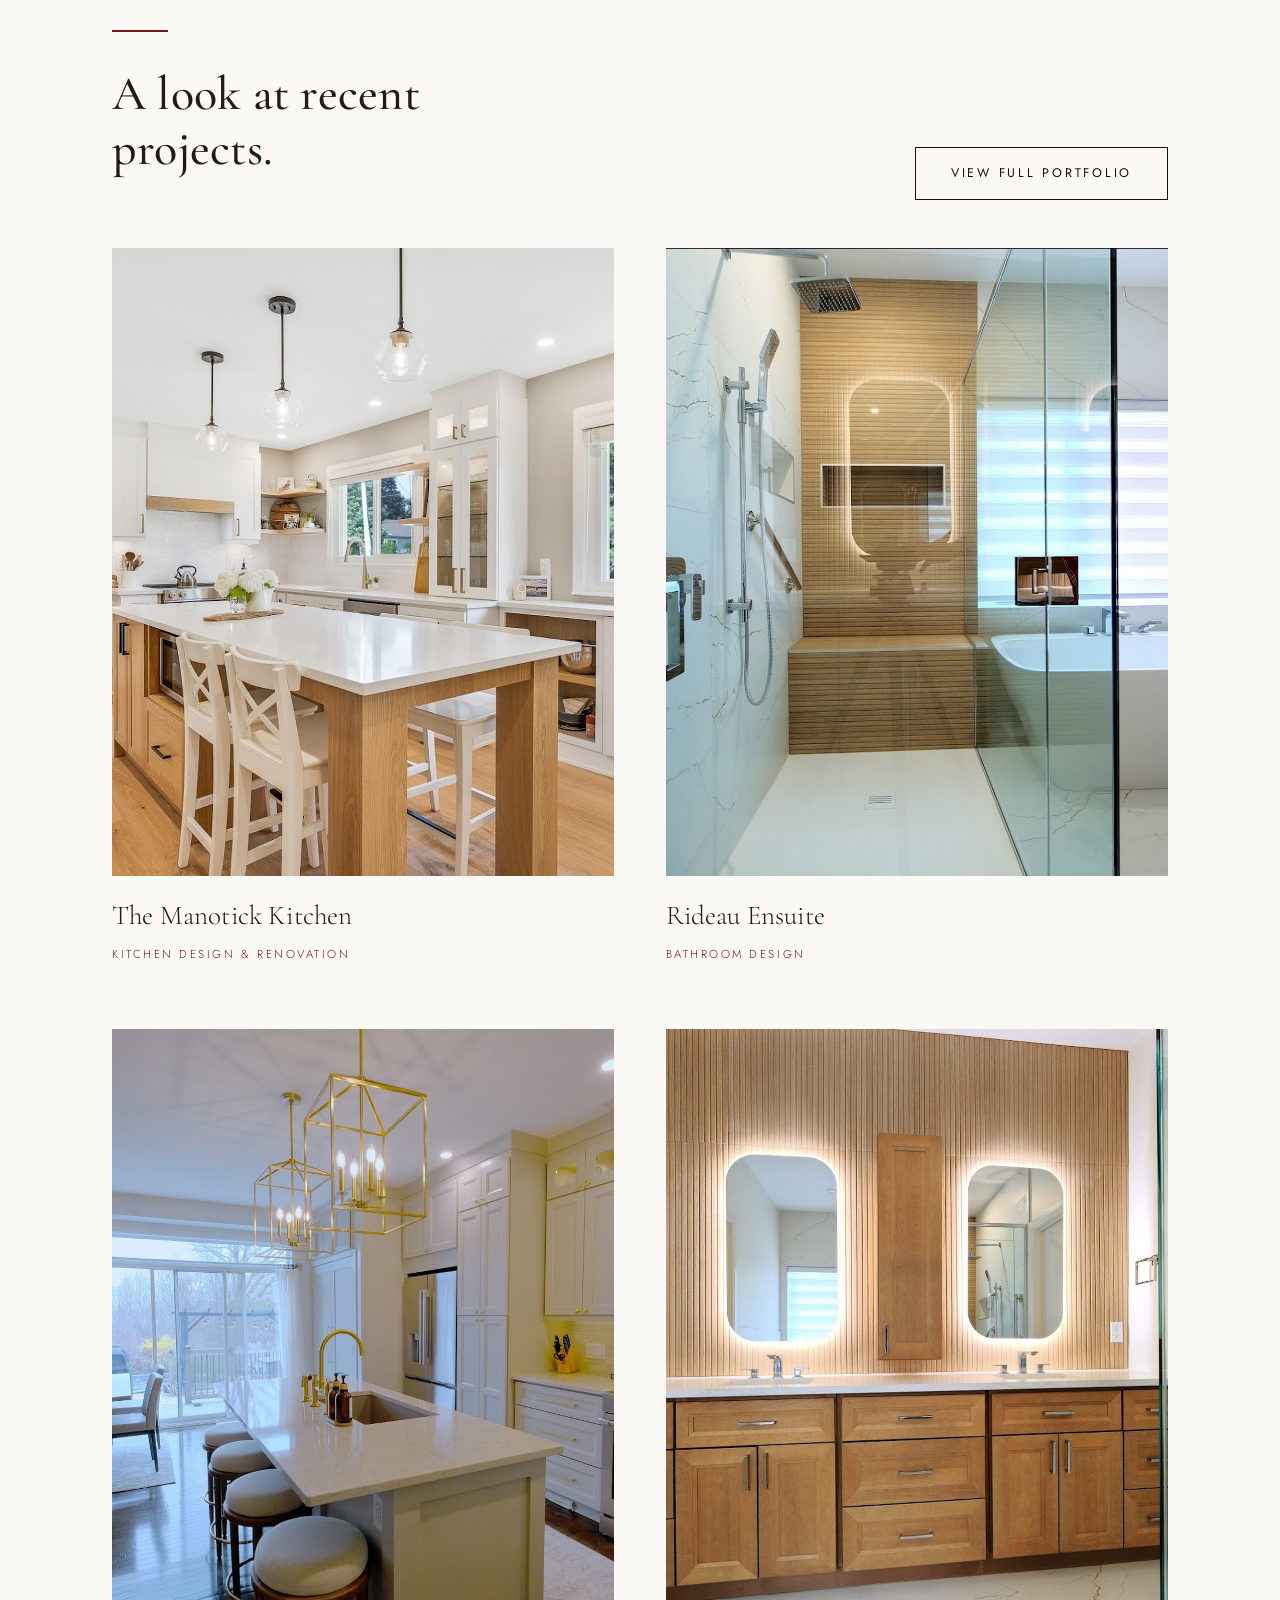
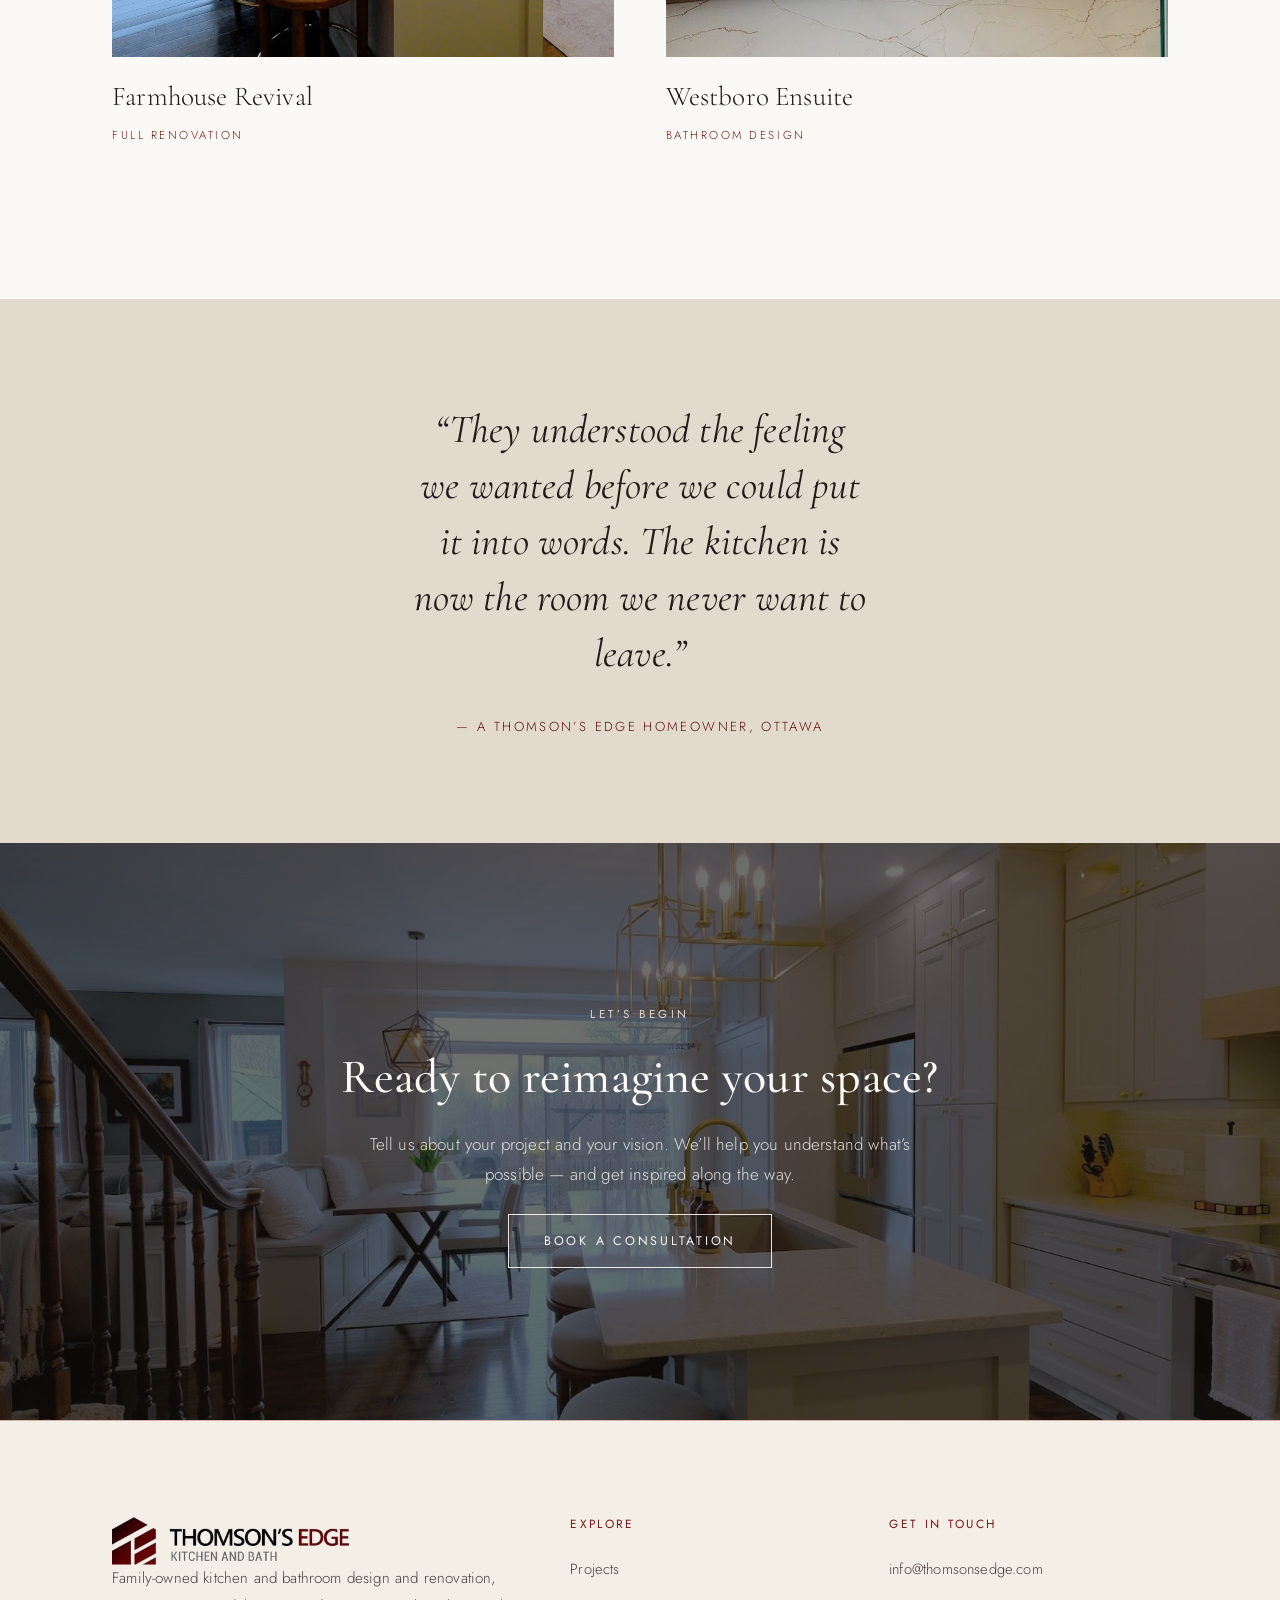
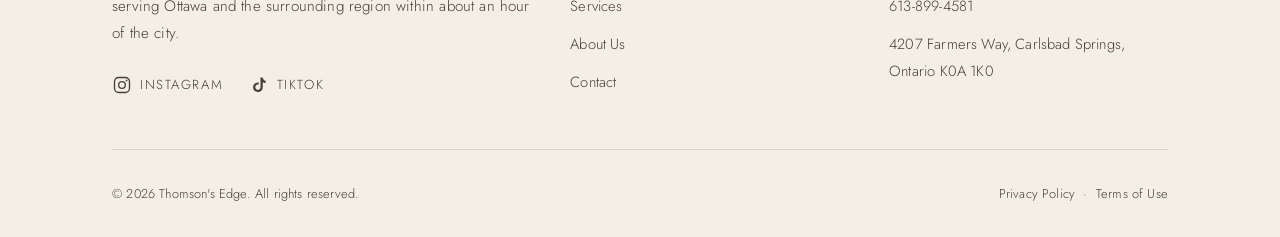
==== commit 61e5dbb0: "Add files via upload" ====
--- a/index.html
+++ b/index.html
@@ -97,7 +97,7 @@
   </section>
 
   <section class="bg-offwhite">
-    <div class="wrap split">
+    <div class="wrap split split--stretch">
       <div class="reveal">
         <p class="eyebrow">Who We Are</p>
         <div class="rule"></div>
@@ -106,7 +106,7 @@
         <p>Because we offer both design and renovation under one roof, you can work with us for a full transformation, a considered design package, or beautiful cabinetry on its own. It&rsquo;s your project, on your terms.</p>
         <a href="/about.html" class="btn btn--ghost">More About Us</a>
       </div>
-      <div class="reveal"><img src="/assets/img/about.jpg" alt="Cream Thomson's Edge kitchen with gold lantern pendants and breakfast banquette" loading="lazy" decoding="async"></div>
+      <div class="reveal split__media"><img src="/assets/img/about.jpg" alt="Cream Thomson's Edge kitchen with gold lantern pendants and breakfast banquette" loading="lazy" decoding="async"></div>
     </div>
   </section>
 
--- a/assets/css/style.css
+++ b/assets/css/style.css
@@ -30,10 +30,14 @@
   font-weight:300;
   color:var(--espresso);
   background-color:var(--offwhite);
-  background-image:url("/assets/img/texture.svg");
-  background-size:900px 900px;
-  background-repeat:repeat;
-  background-attachment:fixed;
+  background-image:
+    radial-gradient(120% 80% at 12% 0%, rgba(122,23,20,.05) 0%, rgba(122,23,20,0) 42%),
+    radial-gradient(110% 90% at 100% 18%, rgba(158,138,110,.14) 0%, rgba(158,138,110,0) 46%),
+    radial-gradient(130% 100% at 50% 100%, rgba(43,32,28,.10) 0%, rgba(43,32,28,0) 55%),
+    url("/assets/img/texture.svg");
+  background-size:100% 100%, 100% 100%, 100% 100%, 900px 900px;
+  background-repeat:no-repeat, no-repeat, no-repeat, repeat;
+  background-attachment:fixed, fixed, fixed, fixed;
   line-height:1.8;
   font-size:17px;
   letter-spacing:.01em;
@@ -129,6 +133,9 @@
 section{padding:clamp(5.5rem,12vw,10rem) 0;}
 .section-tight{padding:clamp(4rem,8vw,6.5rem) 0;}
 .split{display:grid;grid-template-columns:1fr 1fr;gap:clamp(3rem,7vw,7rem);align-items:center;}
+.split--stretch{align-items:stretch;}
+.split__media{align-self:stretch;min-height:100%;overflow:hidden;}
+.split__media img{width:100%;height:100%;min-height:440px;object-fit:cover;display:block;}
 .bg-ecru{background:rgba(224,214,197,.55);}
 .bg-stone{background:rgba(200,187,166,.5);}
 .bg-espresso{background:var(--ink);color:var(--ecru);}
@@ -195,6 +202,12 @@
 .cta-band::after{content:"";position:absolute;inset:0;z-index:-1;background:rgba(20,16,13,.6);}
 .cta-band h2{color:var(--offwhite);}
 .cta-band p{color:rgba(250,248,243,.85);margin-left:auto;margin-right:auto;}
+
+/* Alternate CTA: two-column, no photo — used to vary page endings */
+.cta-split__inner{display:grid;grid-template-columns:1fr 1fr;gap:clamp(2rem,6vw,5rem);align-items:center;}
+.cta-split__right p{margin-bottom:2rem;}
+.cta-split .eyebrow{color:var(--oxblood);}
+@media(max-width:760px){.cta-split__inner{grid-template-columns:1fr;gap:1.5rem;}}
 
 /* ---------- Forms ---------- */
 .form-grid{display:grid;grid-template-columns:1fr 1fr;gap:1.4rem 2rem;}
@@ -251,6 +264,25 @@
 .prose ul{padding-left:1.2rem;}
 .prose li{margin-bottom:.5rem;}
 .prose a{color:var(--brass-deep);border-bottom:1px solid var(--brass);}
+
+/* ---------- FAQ accordion ---------- */
+.faq{max-width:820px;margin:0 auto;}
+.faq__item{border-top:1px solid var(--line);}
+.faq__item:last-child{border-bottom:1px solid var(--line);}
+.faq__q{width:100%;background:none;border:none;cursor:pointer;text-align:left;
+  display:flex;align-items:center;justify-content:space-between;gap:2rem;
+  padding:1.7rem 0;font-family:var(--ff-display);font-size:clamp(1.25rem,2.2vw,1.6rem);
+  color:var(--espresso);line-height:1.3;transition:color .3s ease;}
+.faq__q:hover{color:var(--oxblood);}
+.faq__icon{flex:0 0 auto;position:relative;width:20px;height:20px;}
+.faq__icon::before,.faq__icon::after{content:"";position:absolute;background:var(--oxblood);transition:transform .35s cubic-bezier(.16,1,.3,1),opacity .3s ease;}
+.faq__icon::before{top:9px;left:0;width:20px;height:2px;}
+.faq__icon::after{top:0;left:9px;width:2px;height:20px;}
+.faq__item[aria-expanded="true"] .faq__icon::after{transform:rotate(90deg);opacity:0;}
+.faq__a{overflow:hidden;max-height:0;transition:max-height .45s cubic-bezier(.16,1,.3,1);}
+.faq__a-inner{padding:0 0 1.7rem;color:var(--espresso-soft);max-width:68ch;}
+.faq__a-inner p{margin:0 0 .8em;}
+.faq__a-inner p:last-child{margin-bottom:0;}
 
 /* ---------- Reveal animation ---------- */
 .reveal{opacity:0;transform:translateY(22px);transition:opacity .9s ease,transform .9s cubic-bezier(.16,1,.3,1);}
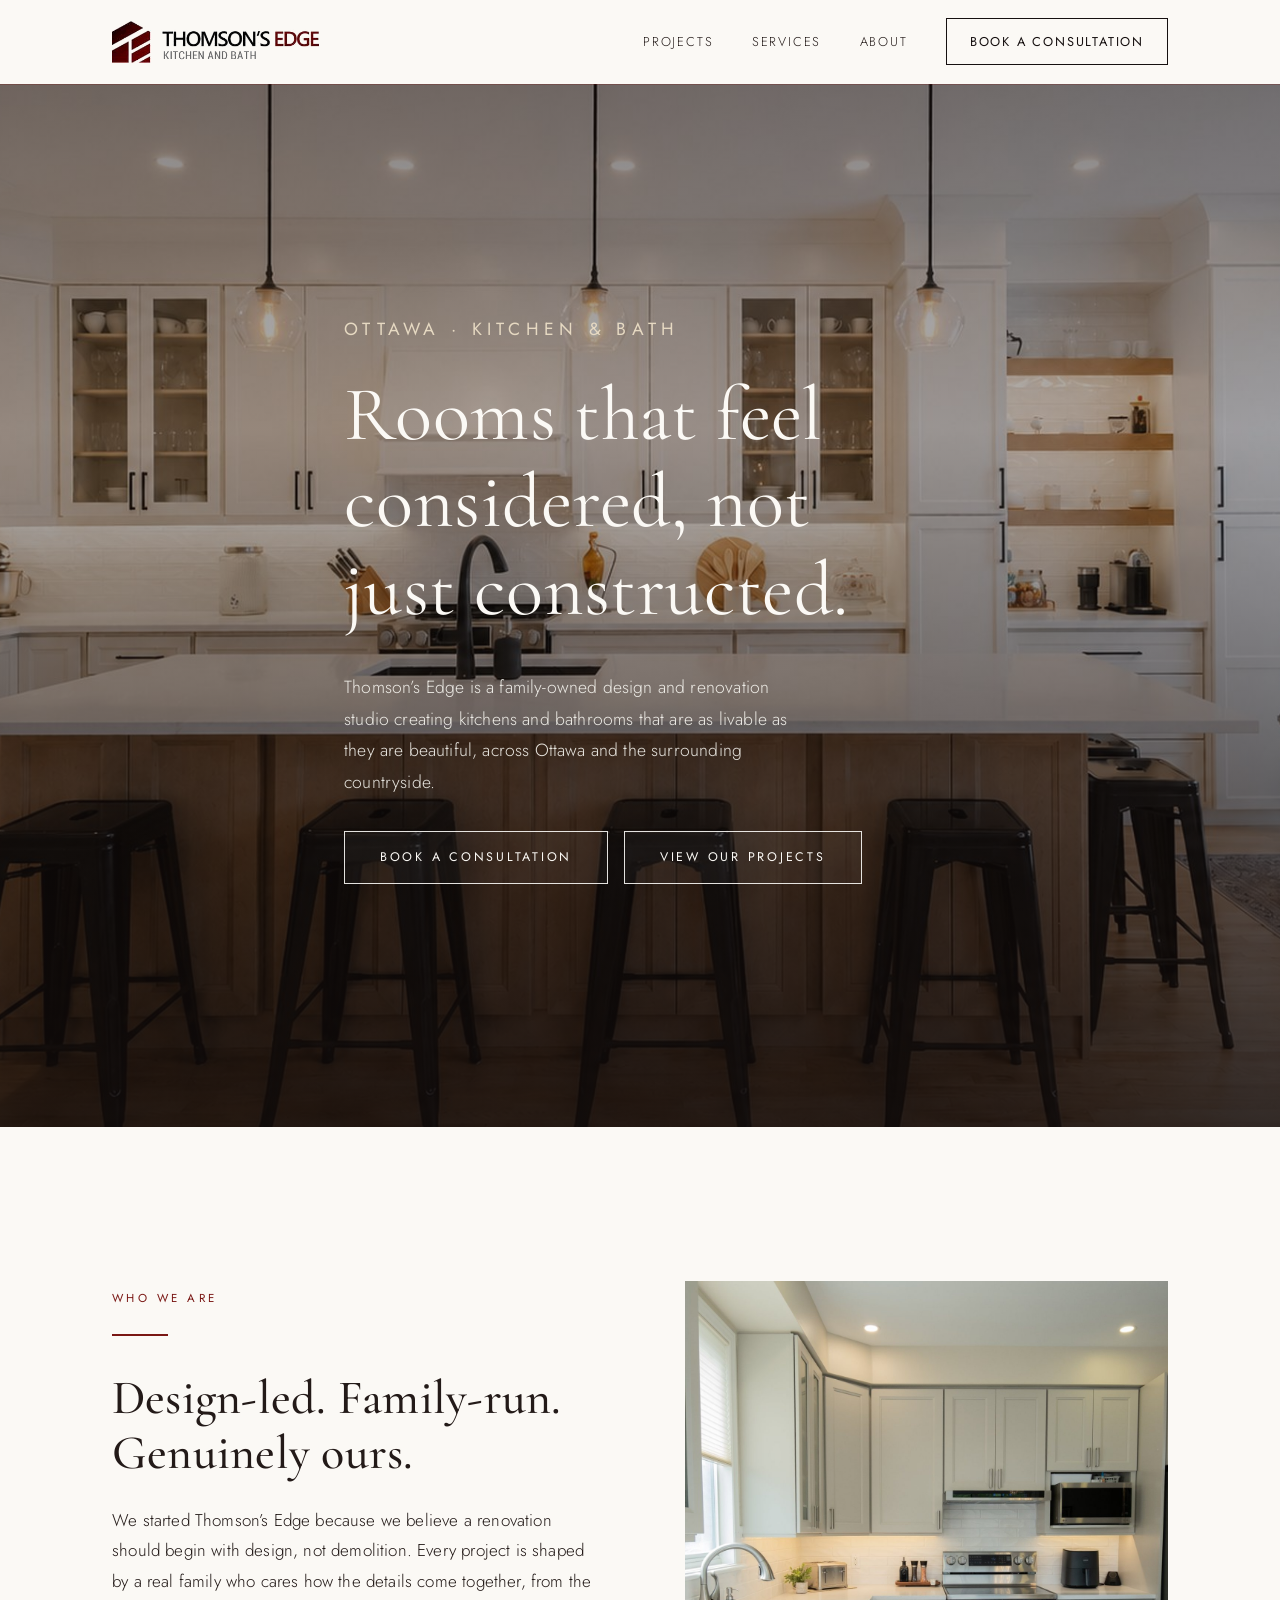
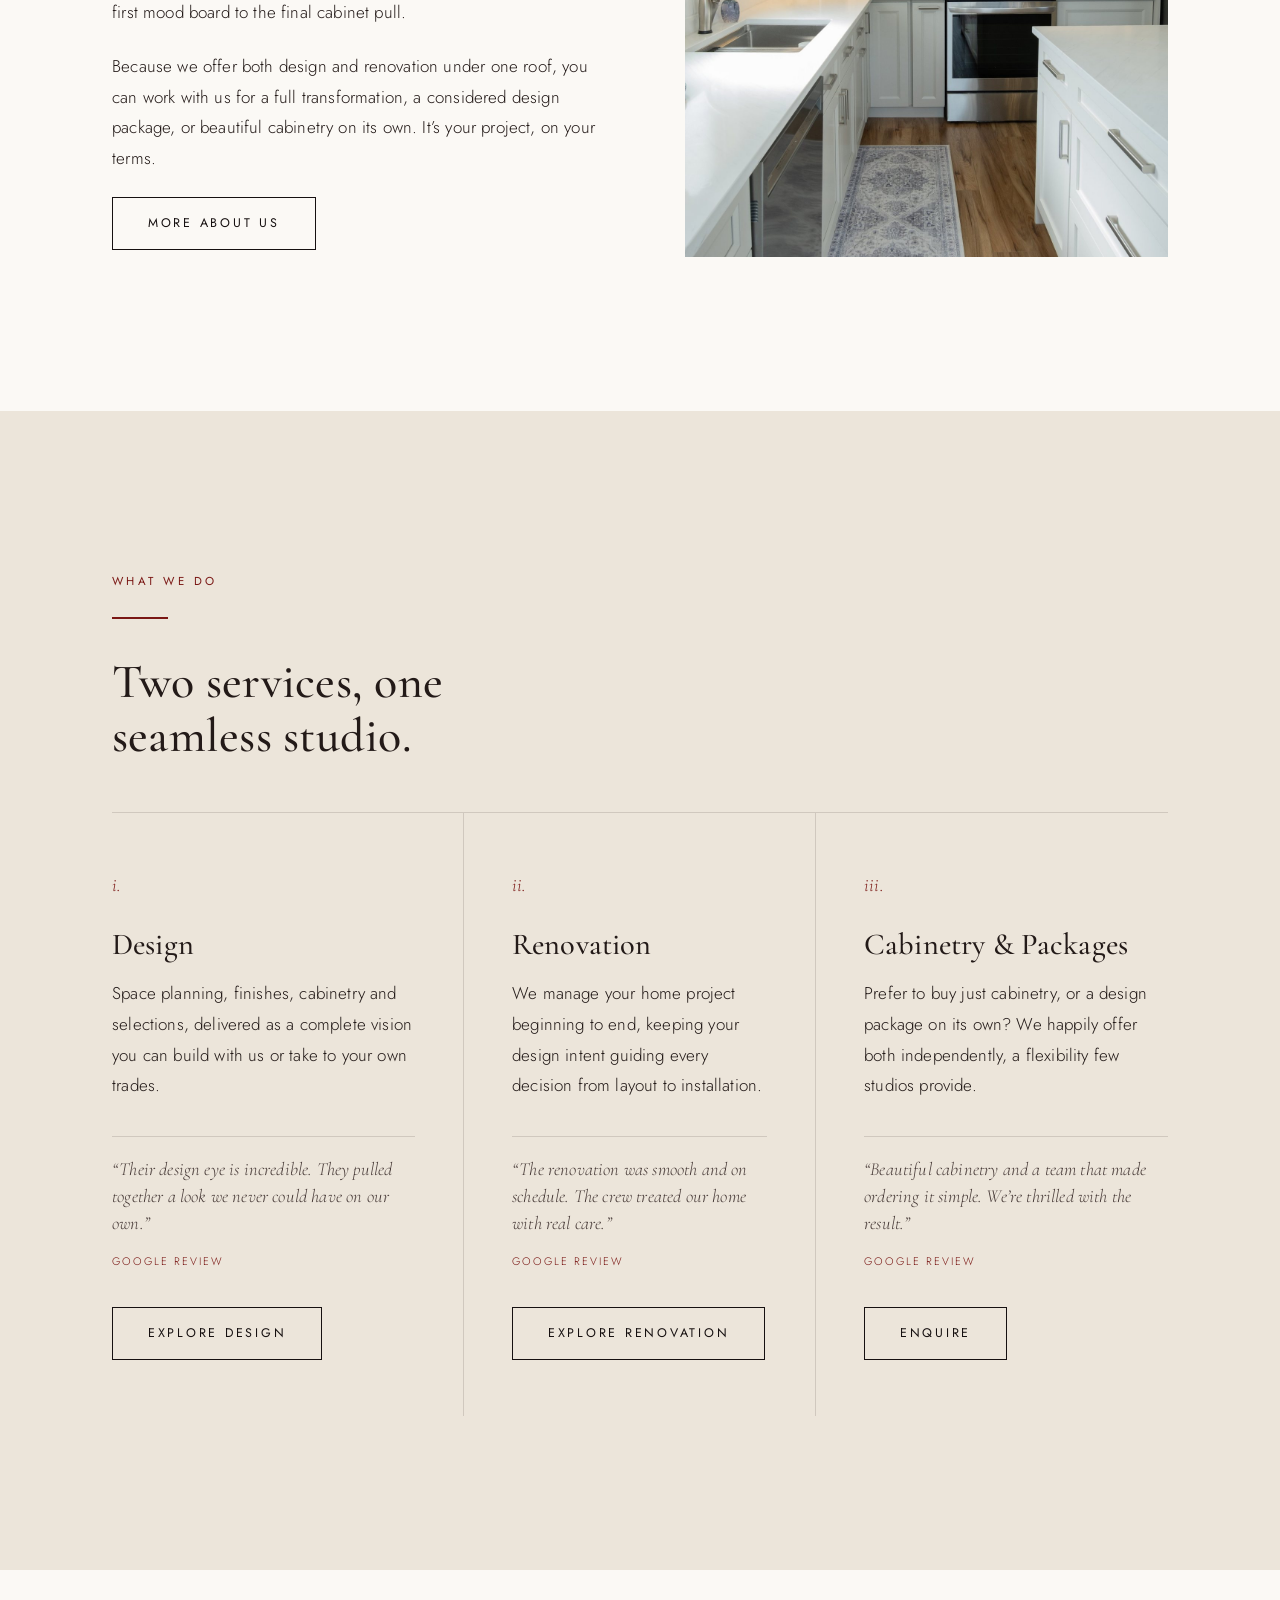
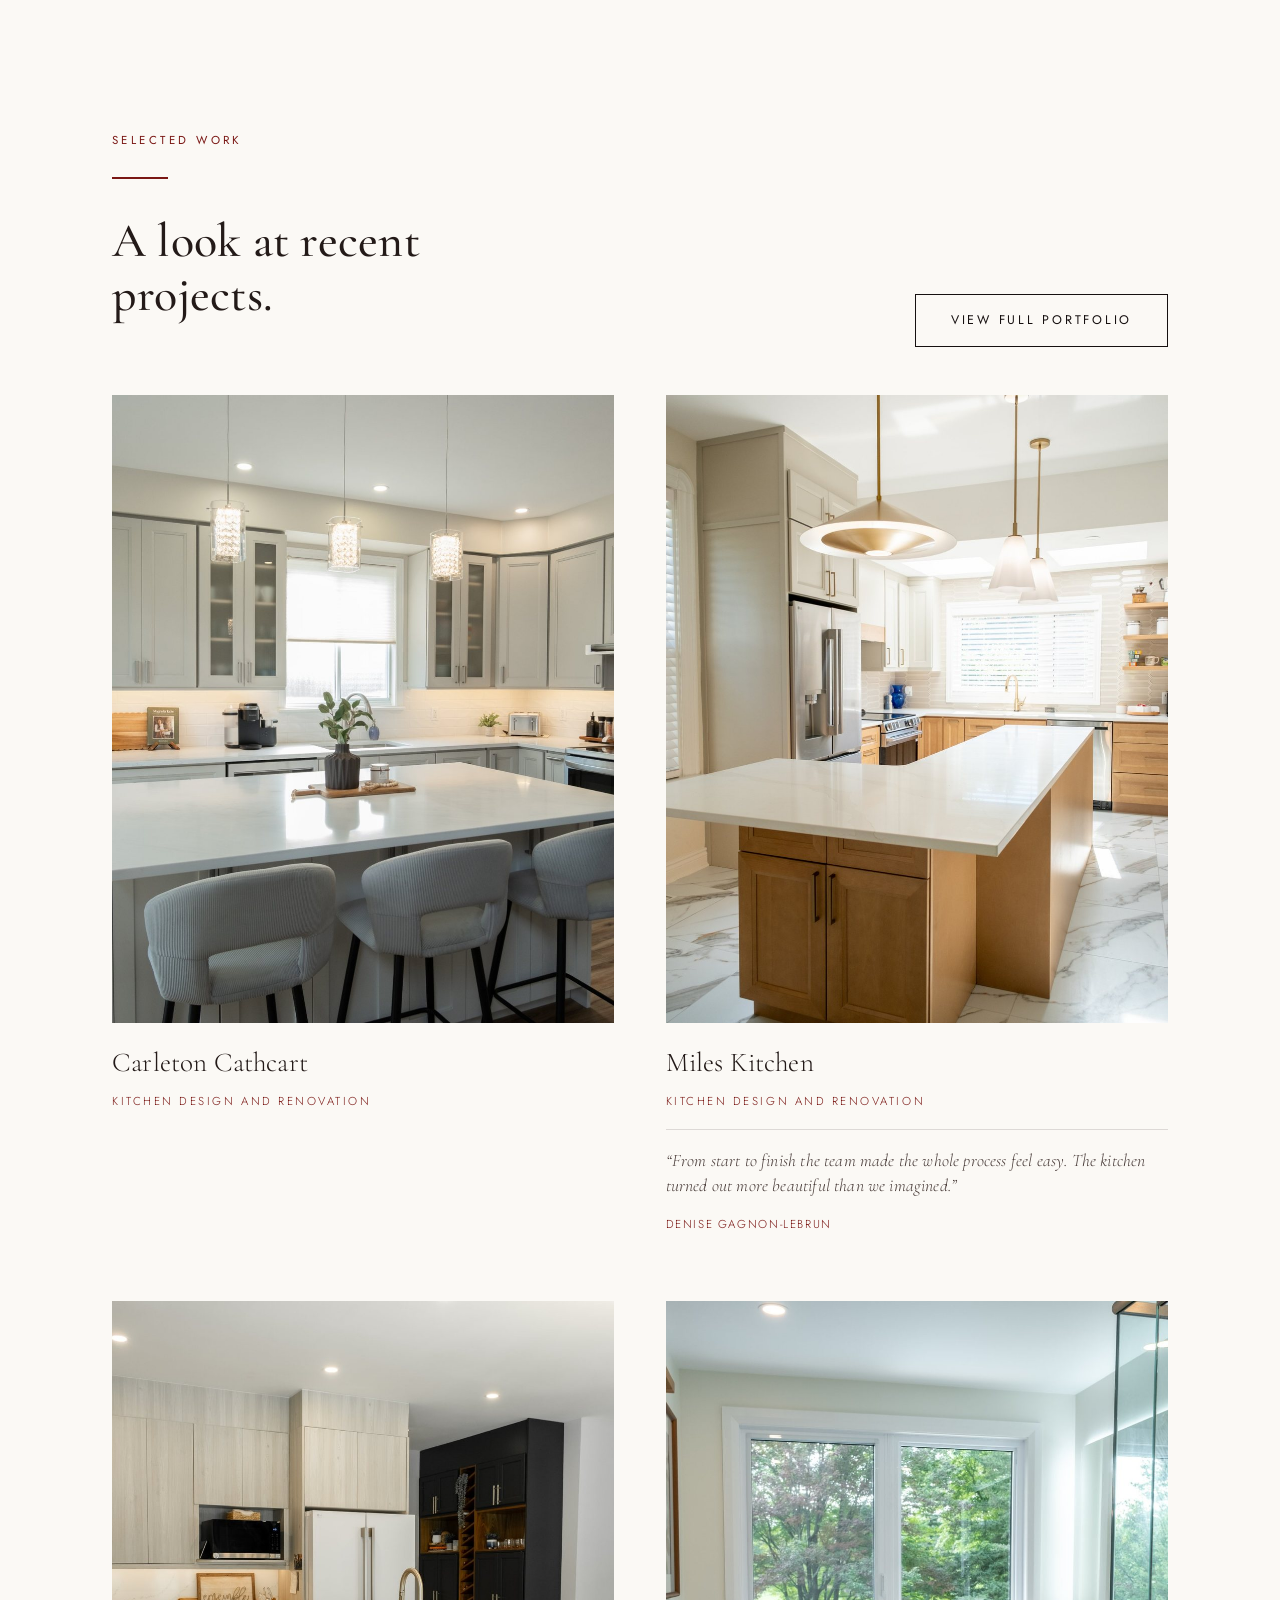
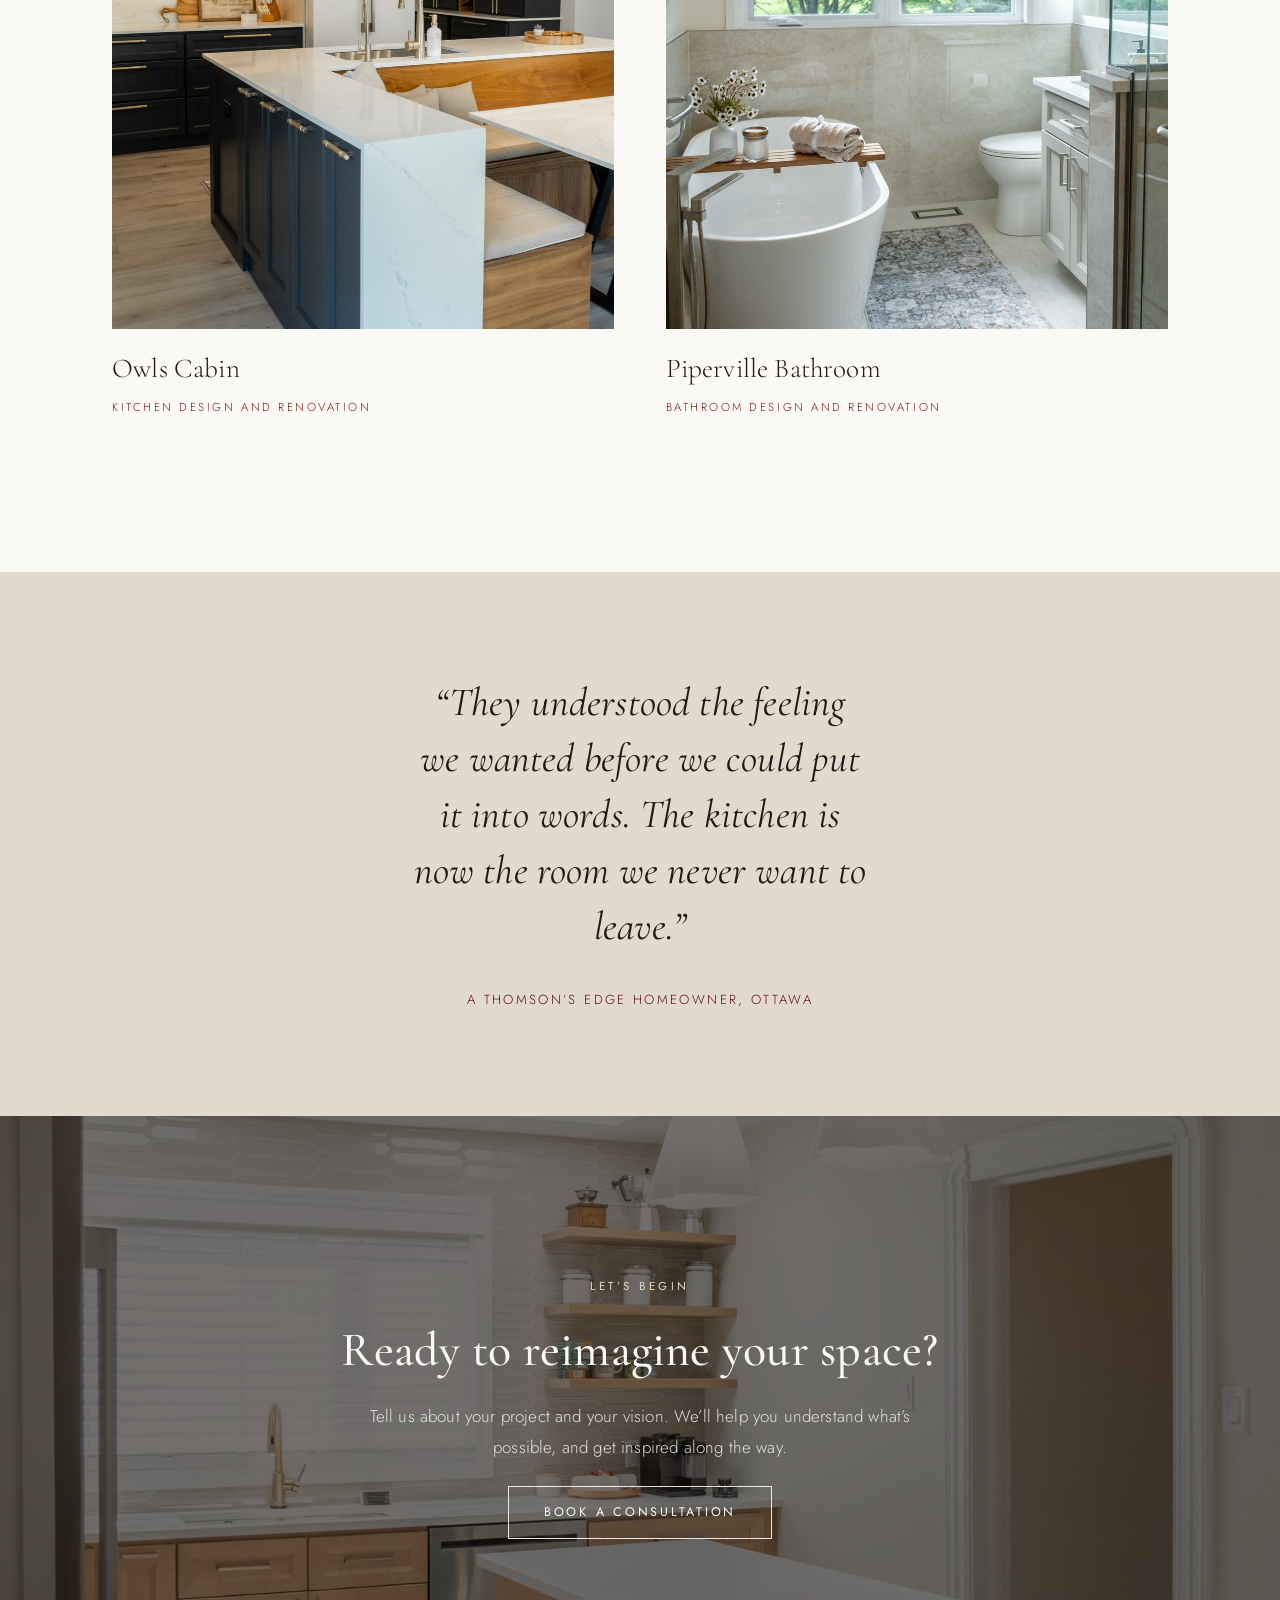
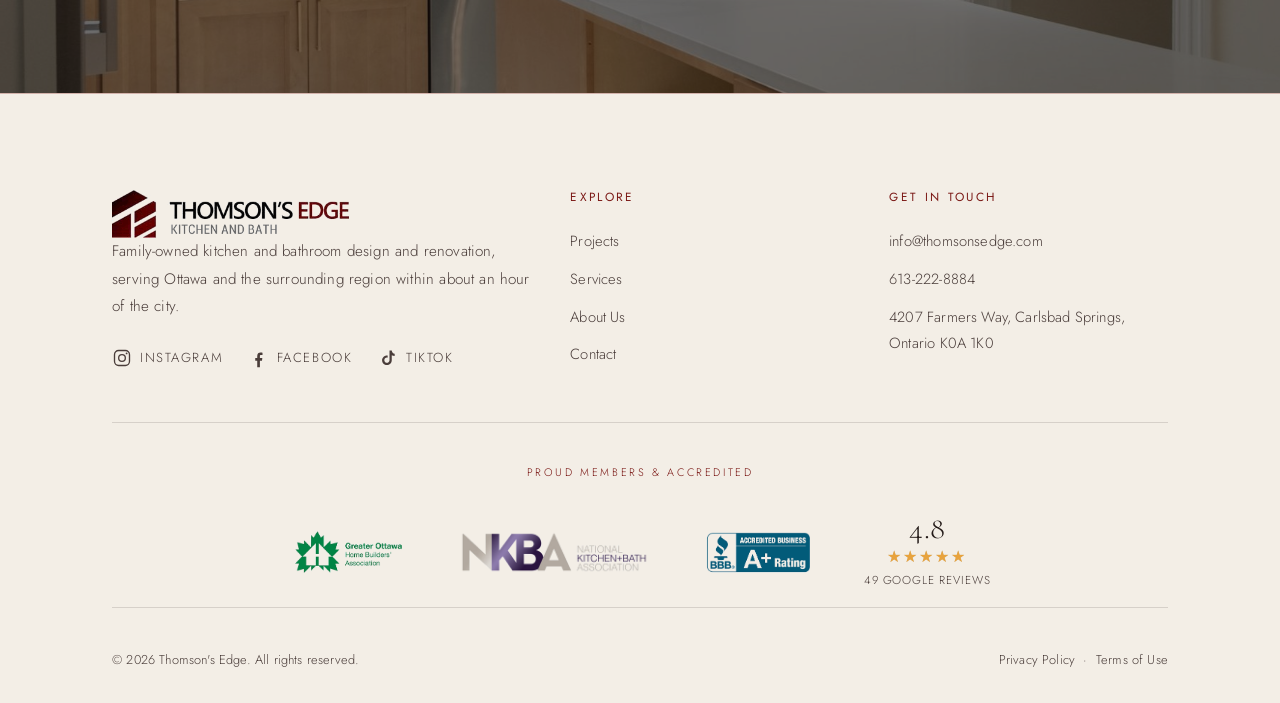
==== commit c00afa12: "Add files via upload" ====
--- a/index.html
+++ b/index.html
@@ -4,7 +4,7 @@
 <meta charset="utf-8">
 <meta name="viewport" content="width=device-width, initial-scale=1">
 <title>Thomson's Edge | Kitchen & Bathroom Design & Renovation in Ottawa</title>
-<meta name="description" content="Family-owned kitchen and bathroom design and renovation studio serving Ottawa and surrounding areas. Design, full renovation, and custom cabinetry from a team that puts design first.">
+<meta name="description" content="Family-owned kitchen and bathroom design and renovation studio serving Ottawa and surrounding areas. Design, full renovation, and cabinetry from a team that puts design first.">
 <link rel="canonical" href="https://thomsonsedge.com/">
 <meta name="robots" content="index, follow">
 <meta name="theme-color" content="#231A18">
@@ -17,14 +17,14 @@
 <meta property="og:type" content="website">
 <meta property="og:site_name" content="Thomson's Edge">
 <meta property="og:title" content="Thomson's Edge | Kitchen & Bathroom Design & Renovation in Ottawa">
-<meta property="og:description" content="Family-owned kitchen and bathroom design and renovation studio serving Ottawa and surrounding areas. Design, full renovation, and custom cabinetry from a team that puts design first.">
+<meta property="og:description" content="Family-owned kitchen and bathroom design and renovation studio serving Ottawa and surrounding areas. Design, full renovation, and cabinetry from a team that puts design first.">
 <meta property="og:url" content="https://thomsonsedge.com/">
 <meta property="og:image" content="https://thomsonsedge.com/assets/img/og-image.jpg">
 <meta property="og:locale" content="en_CA">
 <!-- Twitter -->
 <meta name="twitter:card" content="summary_large_image">
 <meta name="twitter:title" content="Thomson's Edge | Kitchen & Bathroom Design & Renovation in Ottawa">
-<meta name="twitter:description" content="Family-owned kitchen and bathroom design and renovation studio serving Ottawa and surrounding areas. Design, full renovation, and custom cabinetry from a team that puts design first.">
+<meta name="twitter:description" content="Family-owned kitchen and bathroom design and renovation studio serving Ottawa and surrounding areas. Design, full renovation, and cabinetry from a team that puts design first.">
 <meta name="twitter:image" content="https://thomsonsedge.com/assets/img/og-image.jpg">
 <link rel="preconnect" href="https://fonts.googleapis.com">
 <link rel="preconnect" href="https://fonts.gstatic.com" crossorigin>
@@ -37,7 +37,7 @@
   "name":"Thomson's Edge",
   "image":"https://thomsonsedge.com/assets/img/hero.jpg",
   "url":"https://thomsonsedge.com",
-  "telephone":"+1-613-899-4581",
+  "telephone":"+1-613-222-8884",
   "email":"info@thomsonsedge.com",
   "priceRange":"$$$",
   "address":{
@@ -52,12 +52,13 @@
     {"@type":"City","name":"Ottawa"},
     {"@type":"AdministrativeArea","name":"Ottawa and surrounding area (within ~1 hour)"}
   ],
-  "founder":"Elissa Vecchiola",
+  "founder":["Craig Thomson","Sandra-Lynn Thomson","Tylor Thomson"],
   "sameAs":[
     "https://www.instagram.com/thomsonsedge/",
+    "https://www.facebook.com/p/Thomsons-Edge-61573351960407/",
     "https://www.tiktok.com/@thomsonsedge"
   ],
-  "knowsAbout":["Kitchen design","Bathroom design","Interior design","Home renovation","Custom cabinetry"],
+  "knowsAbout":["Kitchen design","Bathroom design","Interior design","Home renovation","Cabinetry"],
   "makesOffer":[
     {"@type":"Offer","itemOffered":{"@type":"Service","name":"Interior Design"}},
     {"@type":"Offer","itemOffered":{"@type":"Service","name":"Kitchen & Bathroom Renovation"}},
@@ -69,7 +70,7 @@
 <body><header class="site-header">
   <div class="wrap header-inner">
     <a href="/" class="brand" aria-label="Thomson's Edge home">
-      <img class="brand-logo" src="/assets/img/logo-transparent.png" alt="Thomson's Edge — Kitchen and Bath" width="200" height="41">
+      <img class="brand-logo" src="/assets/img/logo-transparent.png" alt="Thomson's Edge, Kitchen and Bath" width="200" height="41">
     </a>
     <button class="nav-toggle" aria-label="Open menu" aria-expanded="false" aria-controls="primary-nav">
       <span></span><span></span><span></span>
@@ -88,7 +89,7 @@
     <div class="wrap hero__inner">
       <p class="eyebrow" style="color:#e6d9c2">Ottawa &middot; Kitchen &amp; Bath</p>
       <h1>Rooms that feel considered, not just constructed.</h1>
-      <p>Thomson&rsquo;s Edge is a family-owned design and renovation studio creating kitchens and bathrooms that are as livable as they are beautiful &mdash; across Ottawa and the surrounding countryside.</p>
+      <p>Thomson&rsquo;s Edge is a family-owned design and renovation studio creating kitchens and bathrooms that are as livable as they are beautiful, across Ottawa and the surrounding countryside.</p>
       <div class="hero__actions">
         <a href="/contact.html" class="btn btn--light">Book a Consultation</a>
         <a href="/projects.html" class="btn btn--light">View Our Projects</a>
@@ -102,7 +103,7 @@
         <p class="eyebrow">Who We Are</p>
         <div class="rule"></div>
         <h2>Design-led. Family-run. Genuinely ours.</h2>
-        <p>We started Thomson&rsquo;s Edge because we believe a renovation should begin with design, not demolition. Every project is shaped by a real family who cares how the details come together &mdash; from the first mood board to the final cabinet pull.</p>
+        <p>We started Thomson&rsquo;s Edge because we believe a renovation should begin with design, not demolition. Every project is shaped by a real family who cares how the details come together, from the first mood board to the final cabinet pull.</p>
         <p>Because we offer both design and renovation under one roof, you can work with us for a full transformation, a considered design package, or beautiful cabinetry on its own. It&rsquo;s your project, on your terms.</p>
         <a href="/about.html" class="btn btn--ghost">More About Us</a>
       </div>
@@ -121,19 +122,22 @@
         <div class="service">
           <span class="num">i.</span>
           <h3>Design</h3>
-          <p>Space planning, finishes, custom cabinetry and the full material story &mdash; delivered as a design package you can build with us or take to your own trades.</p>
+          <p>Space planning, finishes, cabinetry and selections, delivered as a complete vision you can build with us or take to your own trades.</p>
+          <div class="service__review"><p>&ldquo;Their design eye is incredible. They pulled together a look we never could have on our own.&rdquo;</p><cite>Google Review</cite></div>
           <a href="/services.html" class="btn btn--ghost">Explore Design</a>
         </div>
         <div class="service">
           <span class="num">ii.</span>
           <h3>Renovation</h3>
-          <p>Full kitchen and bathroom renovations managed end to end, with the same design eye guiding every decision from layout to installation.</p>
+          <p>We manage your home project beginning to end, keeping your design intent guiding every decision from layout to installation.</p>
+          <div class="service__review"><p>&ldquo;The renovation was smooth and on schedule. The crew treated our home with real care.&rdquo;</p><cite>Google Review</cite></div>
           <a href="/services.html" class="btn btn--ghost">Explore Renovation</a>
         </div>
         <div class="service">
           <span class="num">iii.</span>
           <h3>Cabinetry &amp; Packages</h3>
-          <p>Prefer to buy just cabinetry, or a design package on its own? We happily offer both independently &mdash; a flexibility few studios provide.</p>
+          <p>Prefer to buy just cabinetry, or a design package on its own? We happily offer both independently, a flexibility few studios provide.</p>
+          <div class="service__review"><p>&ldquo;Beautiful cabinetry and a team that made ordering it simple. We&rsquo;re thrilled with the result.&rdquo;</p><cite>Google Review</cite></div>
           <a href="/contact.html" class="btn btn--ghost">Enquire</a>
         </div>
       </div>
@@ -152,20 +156,21 @@
       </div>
       <div class="proj-grid reveal">
         <a href="/projects.html" class="proj">
-          <div class="proj__frame"><img src="/assets/img/project-1.jpg" alt="White and oak kitchen with quartz island in Ottawa" loading="lazy" decoding="async"></div>
-          <div class="proj__cap"><span class="t">The Manotick Kitchen</span><span class="m">Kitchen Design &amp; Renovation</span></div>
-        </a>
-        <a href="/projects.html" class="proj">
-          <div class="proj__frame"><img src="/assets/img/project-2.jpg" alt="Marble ensuite with walk-in glass shower and freestanding tub" loading="lazy" decoding="async"></div>
-          <div class="proj__cap"><span class="t">Rideau Ensuite</span><span class="m">Bathroom Design</span></div>
-        </a>
-        <a href="/projects.html" class="proj">
-          <div class="proj__frame"><img src="/assets/img/project-3.jpg" alt="Cream kitchen with gold lantern pendants and banquette seating" loading="lazy" decoding="async"></div>
-          <div class="proj__cap"><span class="t">Farmhouse Revival</span><span class="m">Full Renovation</span></div>
-        </a>
-        <a href="/projects.html" class="proj">
-          <div class="proj__frame"><img src="/assets/img/project-4.jpg" alt="Oak double vanity with backlit mirrors and slat feature wall" loading="lazy" decoding="async"></div>
-          <div class="proj__cap"><span class="t">Westboro Ensuite</span><span class="m">Bathroom Design</span></div>
+          <div class="proj__frame"><img src="/assets/img/project-1.jpg" alt="Grey kitchen with white quartz island and upholstered stools" loading="lazy" decoding="async"></div>
+          <div class="proj__cap"><span class="t">Carleton Cathcart</span><span class="m">Kitchen Design and Renovation</span></div>
+        </a>
+        <a href="/projects.html" class="proj">
+          <div class="proj__frame"><img src="/assets/img/project-5.jpg" alt="Warm wood kitchen with white quartz peninsula and marble floor" loading="lazy" decoding="async"></div>
+          <div class="proj__cap"><span class="t">Miles Kitchen</span><span class="m">Kitchen Design and Renovation</span></div>
+          <div class="proj__review"><p>&ldquo;From start to finish the team made the whole process feel easy. The kitchen turned out more beautiful than we imagined.&rdquo;</p><cite>Denise Gagnon-Lebrun</cite></div>
+        </a>
+        <a href="/projects.html" class="proj">
+          <div class="proj__frame"><img src="/assets/img/project-3.jpg" alt="Modern kitchen with black and wood cabinetry and banquette seating" loading="lazy" decoding="async"></div>
+          <div class="proj__cap"><span class="t">Owls Cabin</span><span class="m">Kitchen Design and Renovation</span></div>
+        </a>
+        <a href="/projects.html" class="proj">
+          <div class="proj__frame"><img src="/assets/img/project-2.jpg" alt="Bright bathroom with freestanding tub and garden view window" loading="lazy" decoding="async"></div>
+          <div class="proj__cap"><span class="t">Piperville Bathroom</span><span class="m">Bathroom Design and Renovation</span></div>
         </a>
       </div>
     </div>
@@ -174,7 +179,7 @@
   <section class="section-tight bg-stone">
     <div class="wrap quote reveal">
       <blockquote>&ldquo;They understood the feeling we wanted before we could put it into words. The kitchen is now the room we never want to leave.&rdquo;</blockquote>
-      <cite>&mdash; A Thomson&rsquo;s Edge Homeowner, Ottawa</cite>
+      <cite>A Thomson&rsquo;s Edge Homeowner, Ottawa</cite>
     </div>
   </section>
 
@@ -184,7 +189,7 @@
       <div class="reveal center" style="max-width:60ch;margin:0 auto">
         <p class="eyebrow" style="color:#e6d9c2">Let&rsquo;s Begin</p>
         <h2>Ready to reimagine your space?</h2>
-        <p>Tell us about your project and your vision. We&rsquo;ll help you understand what&rsquo;s possible &mdash; and get inspired along the way.</p>
+        <p>Tell us about your project and your vision. We&rsquo;ll help you understand what&rsquo;s possible, and get inspired along the way.</p>
         <a href="/contact.html" class="btn btn--light">Book a Consultation</a>
       </div>
     </div>
@@ -201,6 +206,10 @@
             <svg viewBox="0 0 24 24" width="20" height="20" fill="none" stroke="currentColor" stroke-width="1.6" aria-hidden="true"><rect x="3" y="3" width="18" height="18" rx="5"/><circle cx="12" cy="12" r="4"/><circle cx="17.5" cy="6.5" r="1.1" fill="currentColor" stroke="none"/></svg>
             <span>Instagram</span>
           </a>
+          <a href="https://www.facebook.com/p/Thomsons-Edge-61573351960407/" target="_blank" rel="noopener" aria-label="Follow Thomson's Edge on Facebook">
+            <svg viewBox="0 0 24 24" width="20" height="20" fill="currentColor" aria-hidden="true"><path d="M14 8.5h2.2V5.6c-.38-.05-1.3-.16-2.37-.16-2.34 0-3.95 1.43-3.95 4.06V12H7.5v3.2h2.38V23h3.2v-7.8h2.5l.42-3.2h-2.92V9.8c0-.93.26-1.3 1.42-1.3z"/></svg>
+            <span>Facebook</span>
+          </a>
           <a href="https://www.tiktok.com/@thomsonsedge" target="_blank" rel="noopener" aria-label="Follow Thomson's Edge on TikTok">
             <svg viewBox="0 0 24 24" width="20" height="20" fill="currentColor" aria-hidden="true"><path d="M16.5 3c.3 2 1.5 3.6 3.5 4v2.6c-1.3 0-2.5-.4-3.5-1v6.1c0 3.2-2.6 5.8-5.8 5.8S4.9 17.9 4.9 14.7 7.5 8.9 10.7 8.9c.3 0 .6 0 .9.1v2.7c-.3-.1-.6-.2-.9-.2-1.7 0-3.1 1.4-3.1 3.1s1.4 3.1 3.1 3.1 3.1-1.4 3.1-3.1V3h2.7z"/></svg>
             <span>TikTok</span>
@@ -217,8 +226,21 @@
       <div class="footer-col">
         <h4>Get in Touch</h4>
         <a href="mailto:info@thomsonsedge.com">info@thomsonsedge.com</a>
-        <a href="tel:+16138994581">613-899-4581</a>
+        <a href="tel:+16132228884">613-222-8884</a>
         <a href="https://maps.google.com/?q=4207+Farmers+Way+Carlsbad+Springs+Ontario+K0A+1K0" target="_blank" rel="noopener">4207 Farmers Way, Carlsbad Springs, Ontario K0A 1K0</a>
+      </div>
+    </div>
+    <div class="footer-badges">
+      <span class="footer-badges__label">Proud members &amp; accredited</span>
+      <div class="footer-badges__row">
+        <div class="badge badge--logo"><img src="/assets/img/badges/gohba.png" alt="Greater Ottawa Home Builders' Association member" loading="lazy" decoding="async"></div>
+        <div class="badge badge--logo"><img src="/assets/img/badges/nkba.png" alt="National Kitchen and Bath Association member" loading="lazy" decoding="async"></div>
+        <div class="badge badge--logo"><img src="/assets/img/badges/bbb.png" alt="Better Business Bureau A+ Accredited Business" loading="lazy" decoding="async"></div>
+        <a class="badge badge--google" href="https://www.google.com/search?q=Thomson%27s+Edge+Kitchen+%26+Bath&stick=H4sIAAAAAAAA_-NgU1I1qDBJTk41SEk2SjMzS0o2sDS2MqgwTLJIMjCwTEwzNDa1SEqxXMQqG5KRn1ucn6derOCakp6q4J1ZkpyRmqegpuCUWJIBAMyckN9JAAAA&hl=en" target="_blank" rel="noopener" aria-label="4.8 stars from 49 Google reviews">
+          <span class="badge__rating">4.8</span>
+          <span class="badge__starwrap"><span class="badge__stars" style="--pct:96%"></span></span>
+          <span class="badge__sub">49 Google Reviews</span>
+        </a>
       </div>
     </div>
     <div class="footer-bottom">
--- a/assets/css/style.css
+++ b/assets/css/style.css
@@ -156,6 +156,9 @@
 .service p{margin-bottom:2.2rem;flex:1;}
 .service .num{font-family:var(--ff-display);font-size:1.15rem;color:var(--oxblood);display:block;margin-bottom:1.6rem;font-style:italic;}
 .service .btn{align-self:flex-start;}
+.service__review{margin:0 0 2rem;padding-top:1.2rem;border-top:1px solid var(--line);}
+.service__review p{font-family:var(--ff-display);font-style:italic;font-size:1.15rem;line-height:1.45;color:var(--espresso-soft);margin:0 0 .5rem;}
+.service__review cite{font-family:var(--ff-body);font-style:normal;font-size:.68rem;letter-spacing:.18em;text-transform:uppercase;color:var(--oxblood);}
 
 /* ---------- Project grid ---------- */
 .proj-grid{display:grid;grid-template-columns:repeat(2,1fr);gap:clamp(2.5rem,5vw,4.5rem) clamp(2rem,4vw,3.5rem);}
@@ -166,18 +169,21 @@
 .proj__cap{padding:1.5rem 0 0;}
 .proj__cap .t{display:block;font-family:var(--ff-display);font-size:1.7rem;line-height:1.2;color:var(--espresso);}
 .proj__cap .m{display:block;font-size:.72rem;letter-spacing:.22em;text-transform:uppercase;color:var(--oxblood);margin-top:.7rem;}
+.proj__review{margin-top:1.1rem;padding-top:1.1rem;border-top:1px solid var(--line);}
+.proj__review p{font-family:var(--ff-display);font-style:italic;font-size:1.1rem;line-height:1.45;color:var(--espresso-soft);margin:0 0 .5rem;max-width:none;}
+.proj__review cite{font-family:var(--ff-body);font-style:normal;font-size:.72rem;letter-spacing:.14em;text-transform:uppercase;color:var(--oxblood);}
 .proj--wide img{aspect-ratio:16/10;}
 .proj--tall img{aspect-ratio:3/4;}
 
 /* ---------- Stats / values ---------- */
 .values{display:grid;grid-template-columns:repeat(3,1fr);gap:clamp(2rem,5vw,4rem);}
 .value h3{font-size:1.35rem;margin-bottom:.5rem;}
-.value .k{font-family:var(--ff-display);font-size:2.4rem;color:var(--oxblood);line-height:1;display:block;margin-bottom:1rem;}
+.value .k{display:block;width:34px;height:3px;background:var(--oxblood);margin-bottom:1.4rem;}
 
 /* ---------- Process ---------- */
 .steps{counter-reset:step;display:grid;gap:0;}
-.step{display:grid;grid-template-columns:auto 1fr;gap:3rem;padding:3rem 0;border-top:1px solid rgba(224,215,201,.18);align-items:baseline;}
-.step:last-child{border-bottom:1px solid rgba(224,215,201,.18);}
+.step{display:grid;grid-template-columns:auto 1fr;gap:3rem;padding:3rem 0;border-top:1px solid var(--line);align-items:baseline;}
+.step:last-child{border-bottom:1px solid var(--line);}
 .step__n{font-family:var(--ff-display);font-size:2.6rem;color:var(--oxblood);font-style:italic;}
 .step h3{margin-bottom:.4rem;}
 .step p{margin-bottom:0;}
@@ -247,6 +253,21 @@
 .socials a svg{transition:transform .3s ease;}
 .socials a:hover{color:var(--oxblood);}
 .socials a:hover svg{transform:translateY(-2px);color:var(--oxblood);}
+.footer-badges{padding:2.5rem 0 1rem;border-bottom:1px solid var(--line);margin-bottom:.5rem;}
+.footer-badges__label{display:block;text-align:center;font-size:.68rem;letter-spacing:.24em;text-transform:uppercase;color:var(--oxblood);margin-bottom:2rem;}
+.footer-badges__row{display:flex;flex-wrap:wrap;justify-content:center;align-items:center;gap:2.5rem 3rem;}
+.badge--logo{display:flex;align-items:center;justify-content:center;}
+.badge--logo img{height:52px;width:auto;display:block;}
+.badge--google{display:flex;flex-direction:column;align-items:center;gap:.3rem;text-decoration:none;transition:transform .3s ease;}
+.badge--google:hover{transform:translateY(-2px);}
+.badge__rating{font-family:var(--ff-display);font-size:1.9rem;line-height:1;color:var(--espresso);}
+.badge__sub{display:block;font-size:.72rem;letter-spacing:.08em;text-transform:uppercase;color:var(--espresso-soft);}
+/* 5-star row with partial fill via --pct (e.g. 96% for 4.8) */
+.badge__starwrap{position:relative;display:inline-block;font-size:1rem;letter-spacing:.12em;line-height:1;}
+.badge__starwrap::before{content:"★★★★★";color:var(--stone-deep);}
+.badge__stars{position:absolute;top:0;left:0;width:var(--pct,100%);overflow:hidden;white-space:nowrap;}
+.badge__stars::before{content:"★★★★★";color:#E8A33D;}
+@media(max-width:640px){.footer-badges__row{gap:2rem;}.badge--logo img{height:42px;}}
 .footer-bottom{display:flex;justify-content:space-between;flex-wrap:wrap;gap:1rem;padding-top:2rem;font-size:.8rem;color:var(--espresso-soft);}
 .footer-bottom a{color:var(--espresso-soft);}
 .footer-bottom a:hover{color:var(--oxblood);}
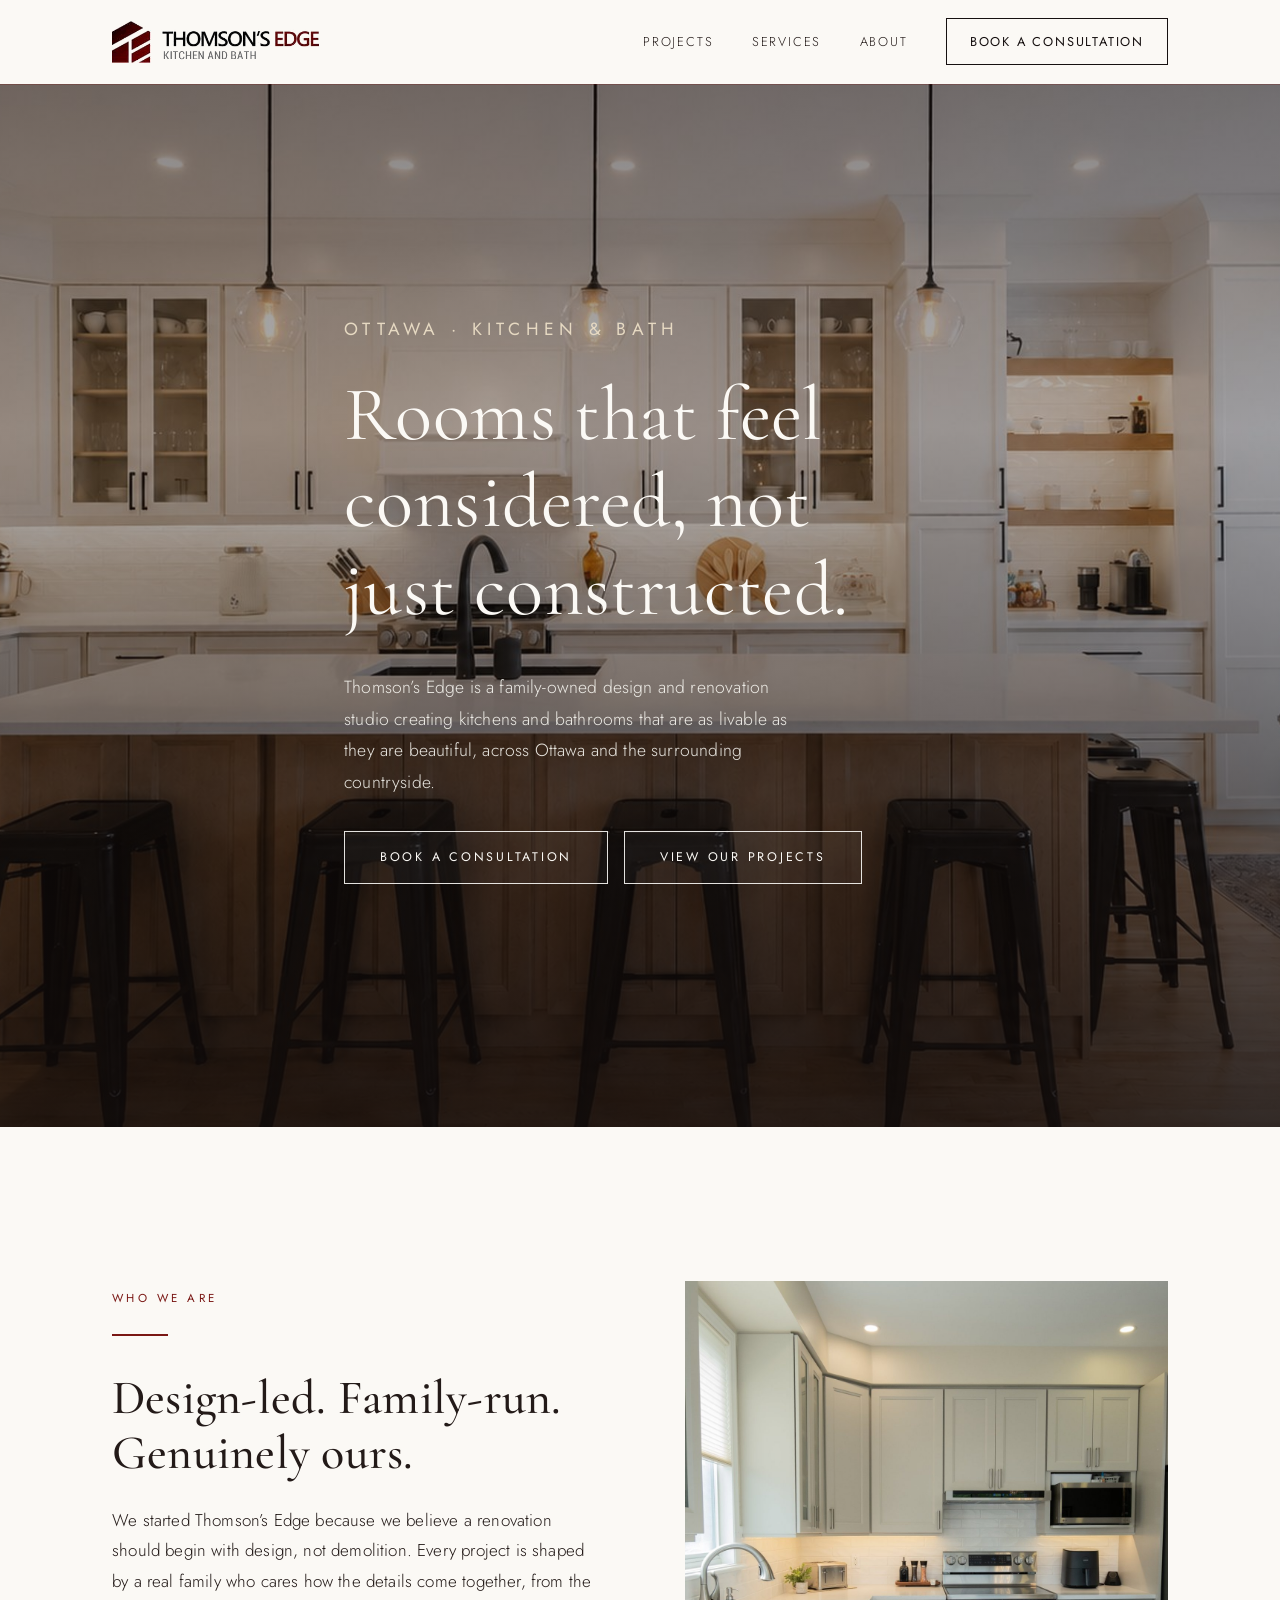
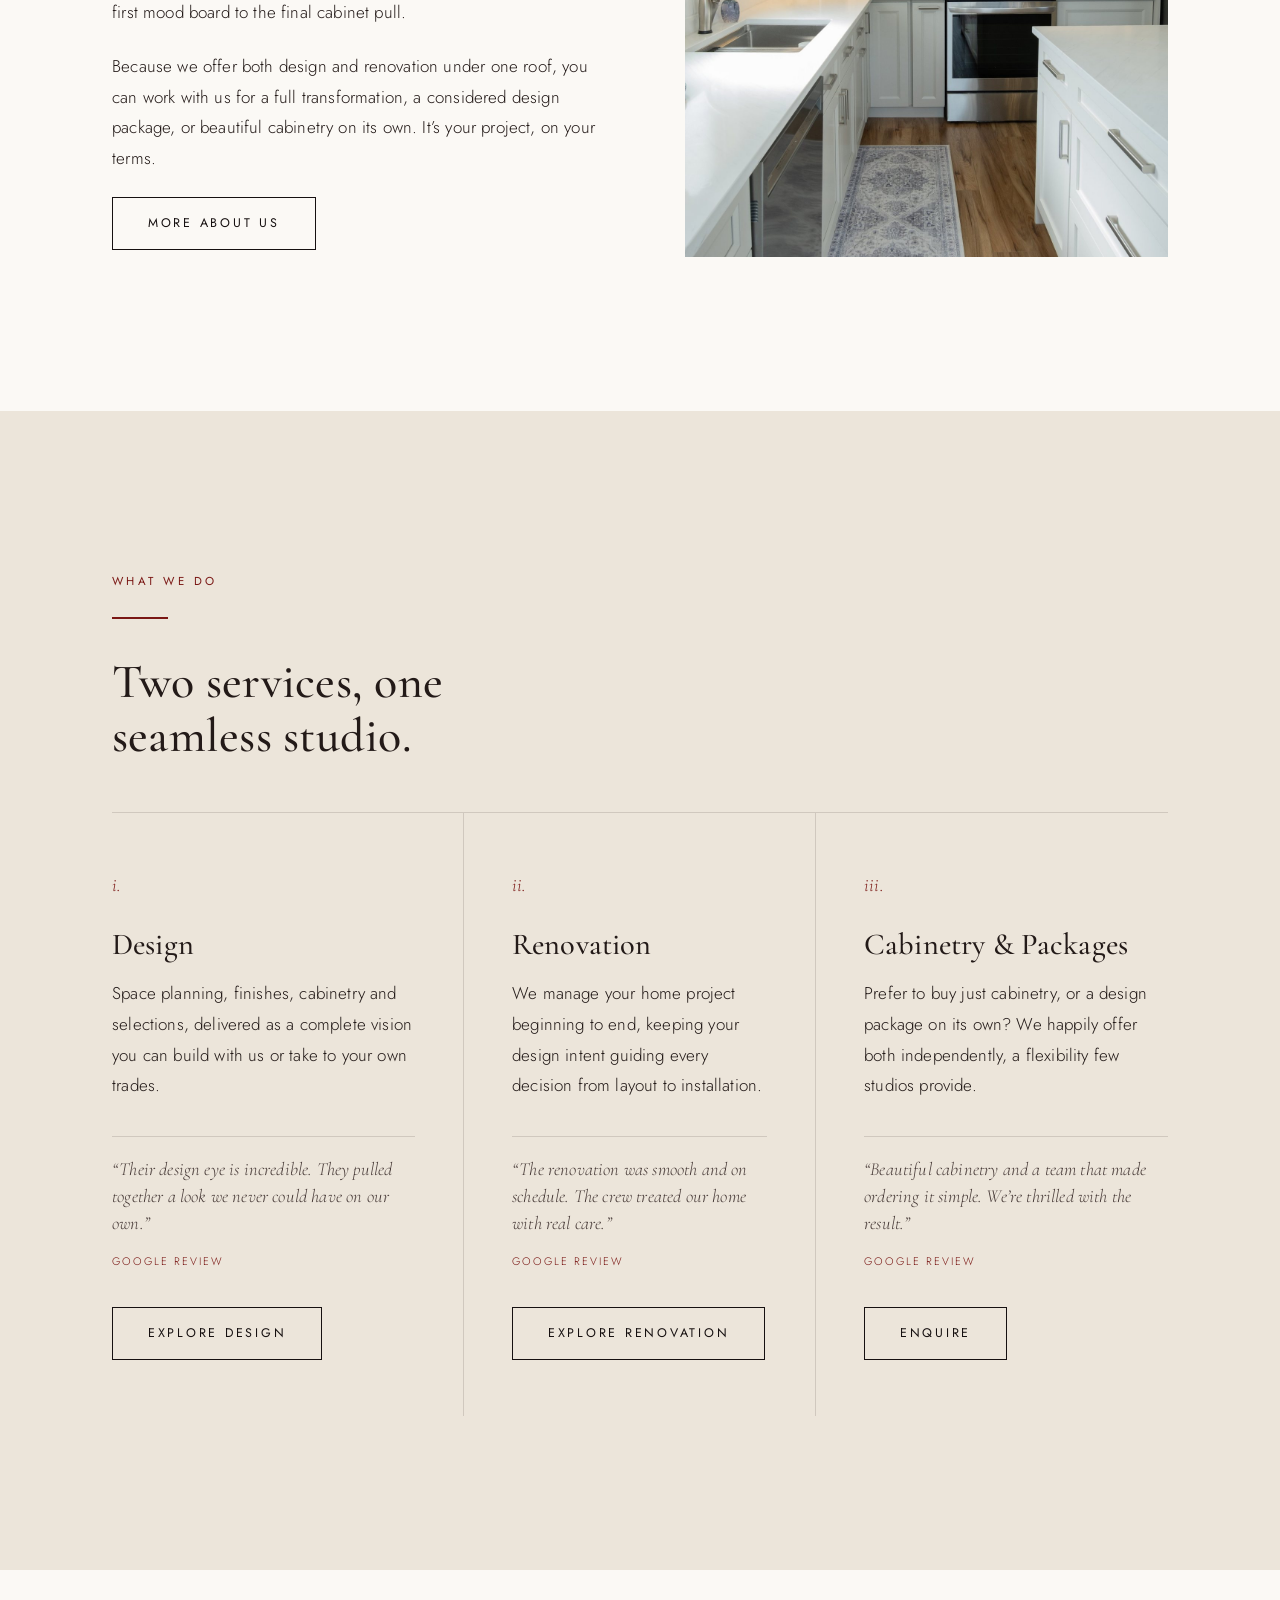
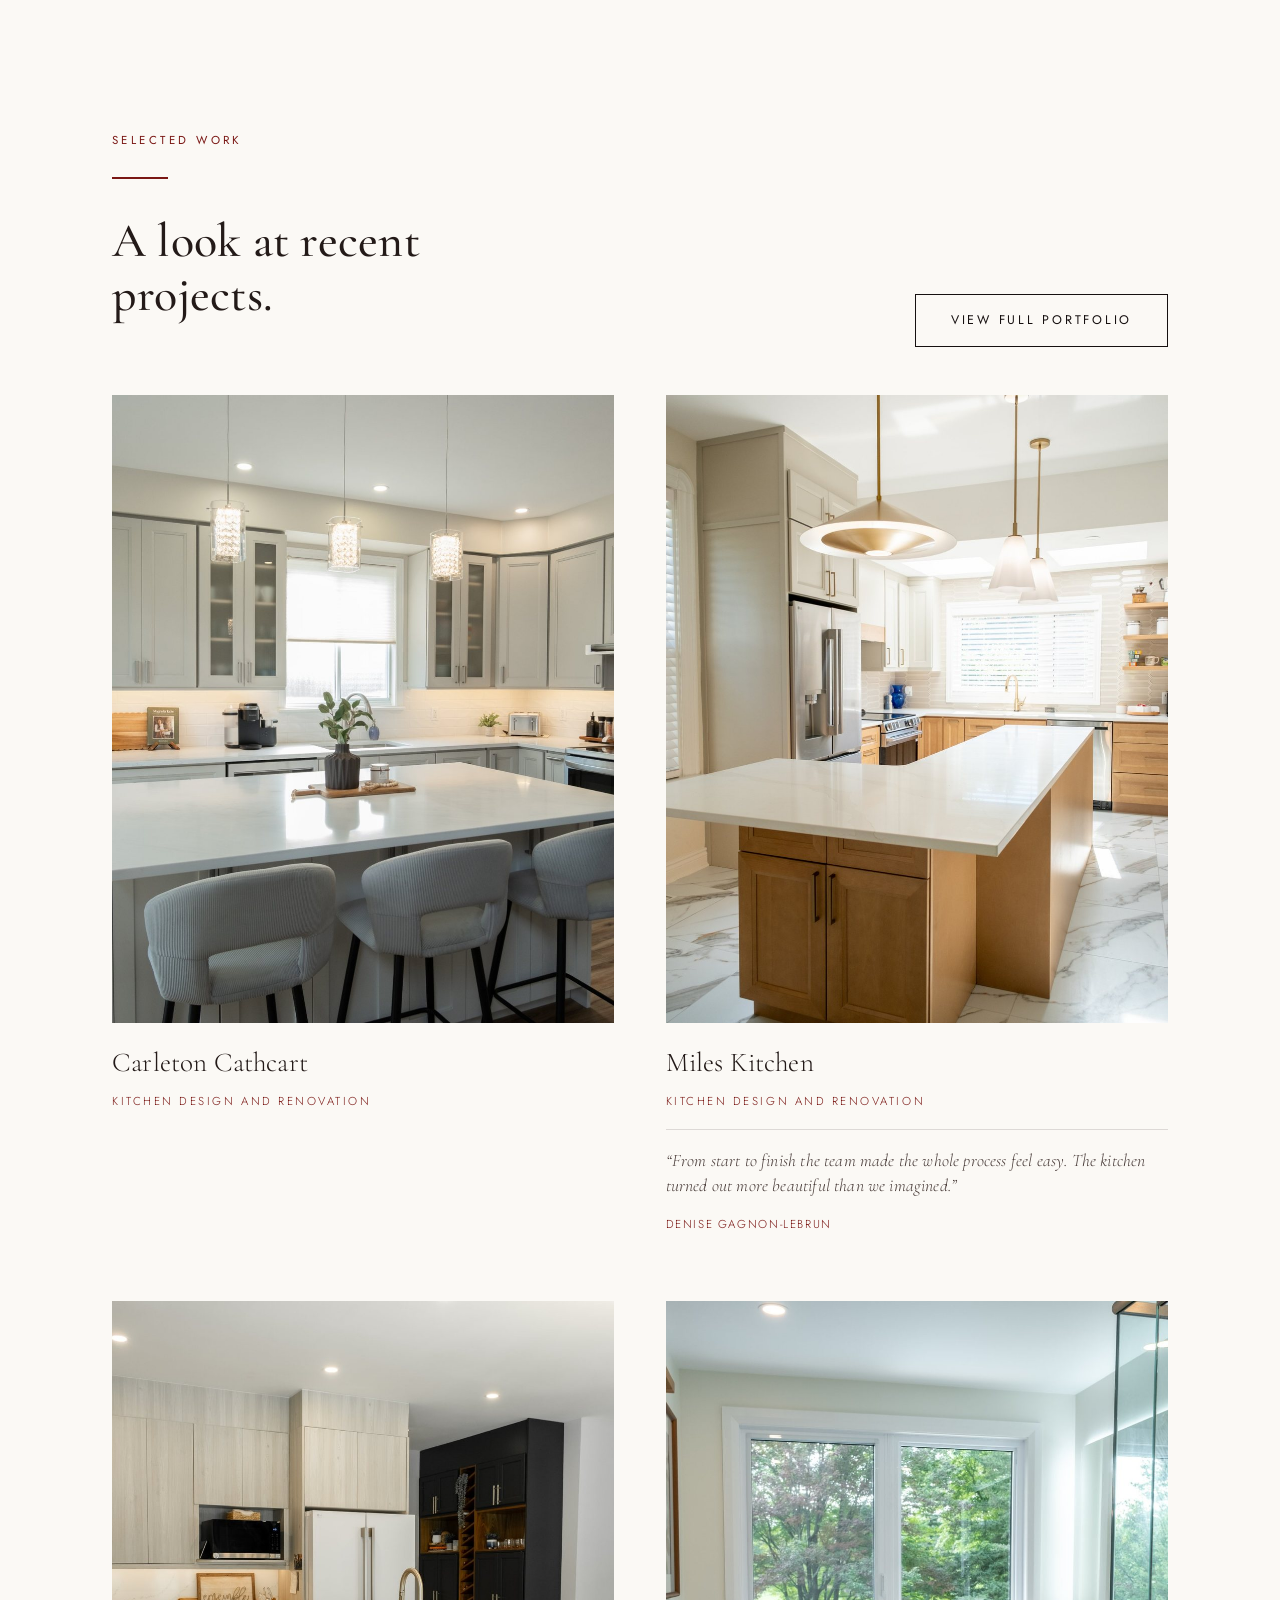
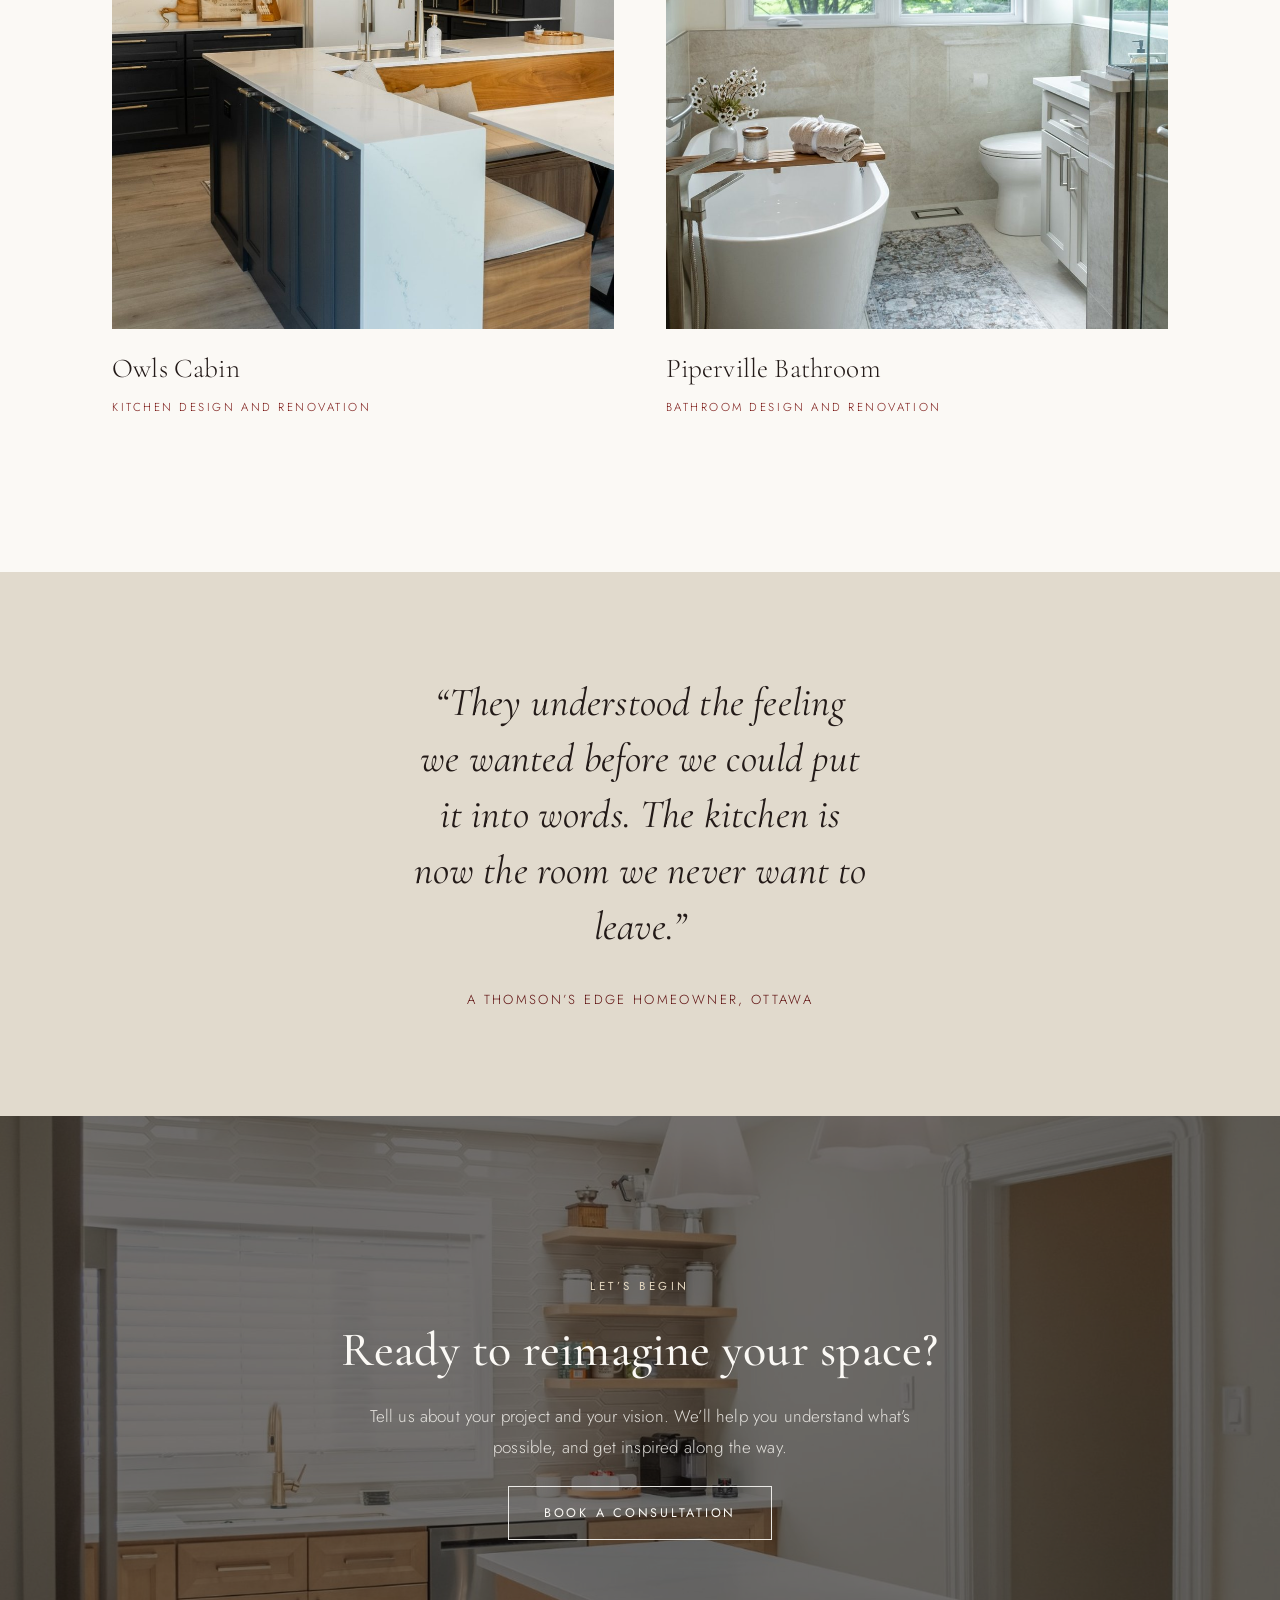
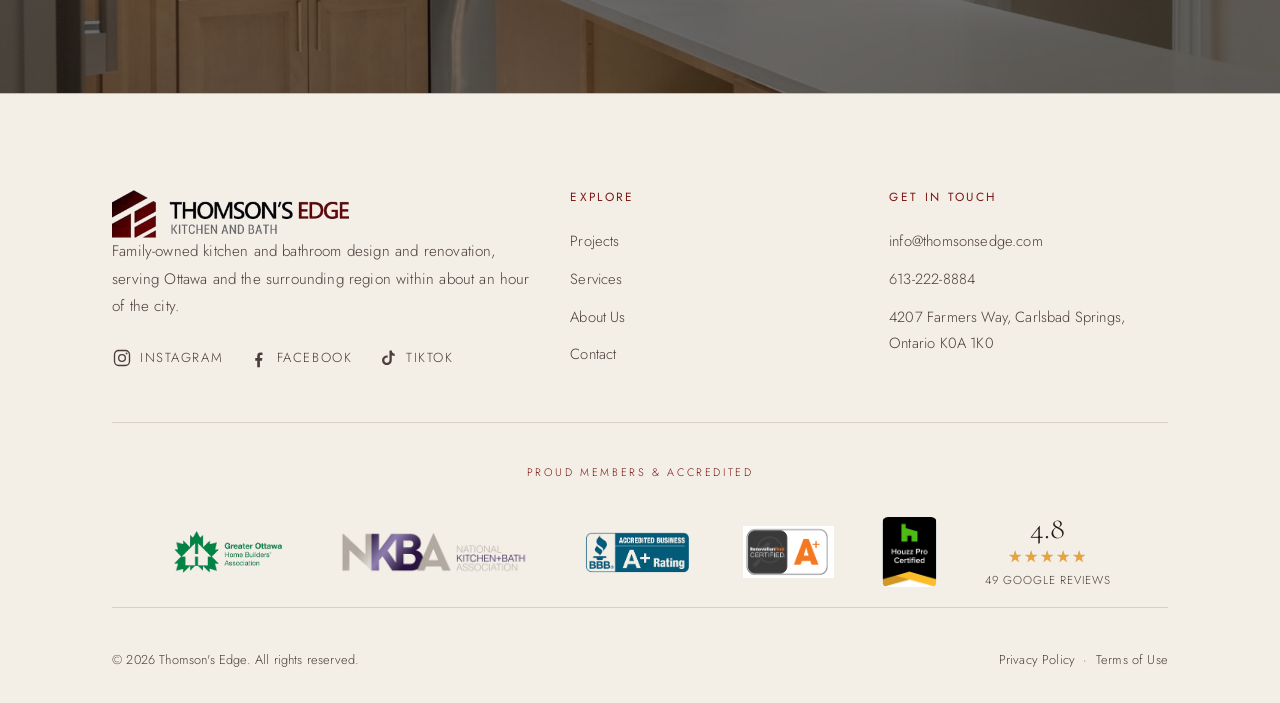
==== commit 55b4727e: "Add files via upload" ====
--- a/index.html
+++ b/index.html
@@ -236,6 +236,8 @@
         <div class="badge badge--logo"><img src="/assets/img/badges/gohba.png" alt="Greater Ottawa Home Builders' Association member" loading="lazy" decoding="async"></div>
         <div class="badge badge--logo"><img src="/assets/img/badges/nkba.png" alt="National Kitchen and Bath Association member" loading="lazy" decoding="async"></div>
         <div class="badge badge--logo"><img src="/assets/img/badges/bbb.png" alt="Better Business Bureau A+ Accredited Business" loading="lazy" decoding="async"></div>
+        <div class="badge badge--logo"><img src="/assets/img/badges/renovationfind.png" alt="RenovationFind Certified, A+ rating" loading="lazy" decoding="async"></div>
+        <div class="badge badge--badge"><img src="/assets/img/badges/houzz.png" alt="Houzz Pro Certified" loading="lazy" decoding="async"></div>
         <a class="badge badge--google" href="https://www.google.com/search?q=Thomson%27s+Edge+Kitchen+%26+Bath&stick=H4sIAAAAAAAA_-NgU1I1qDBJTk41SEk2SjMzS0o2sDS2MqgwTLJIMjCwTEwzNDa1SEqxXMQqG5KRn1ucn6derOCakp6q4J1ZkpyRmqegpuCUWJIBAMyckN9JAAAA&hl=en" target="_blank" rel="noopener" aria-label="4.8 stars from 49 Google reviews">
           <span class="badge__rating">4.8</span>
           <span class="badge__starwrap"><span class="badge__stars" style="--pct:96%"></span></span>
--- a/assets/css/style.css
+++ b/assets/css/style.css
@@ -258,6 +258,8 @@
 .footer-badges__row{display:flex;flex-wrap:wrap;justify-content:center;align-items:center;gap:2.5rem 3rem;}
 .badge--logo{display:flex;align-items:center;justify-content:center;}
 .badge--logo img{height:52px;width:auto;display:block;}
+.badge--badge{display:flex;align-items:center;justify-content:center;}
+.badge--badge img{height:70px;width:auto;display:block;border-radius:6px;}
 .badge--google{display:flex;flex-direction:column;align-items:center;gap:.3rem;text-decoration:none;transition:transform .3s ease;}
 .badge--google:hover{transform:translateY(-2px);}
 .badge__rating{font-family:var(--ff-display);font-size:1.9rem;line-height:1;color:var(--espresso);}
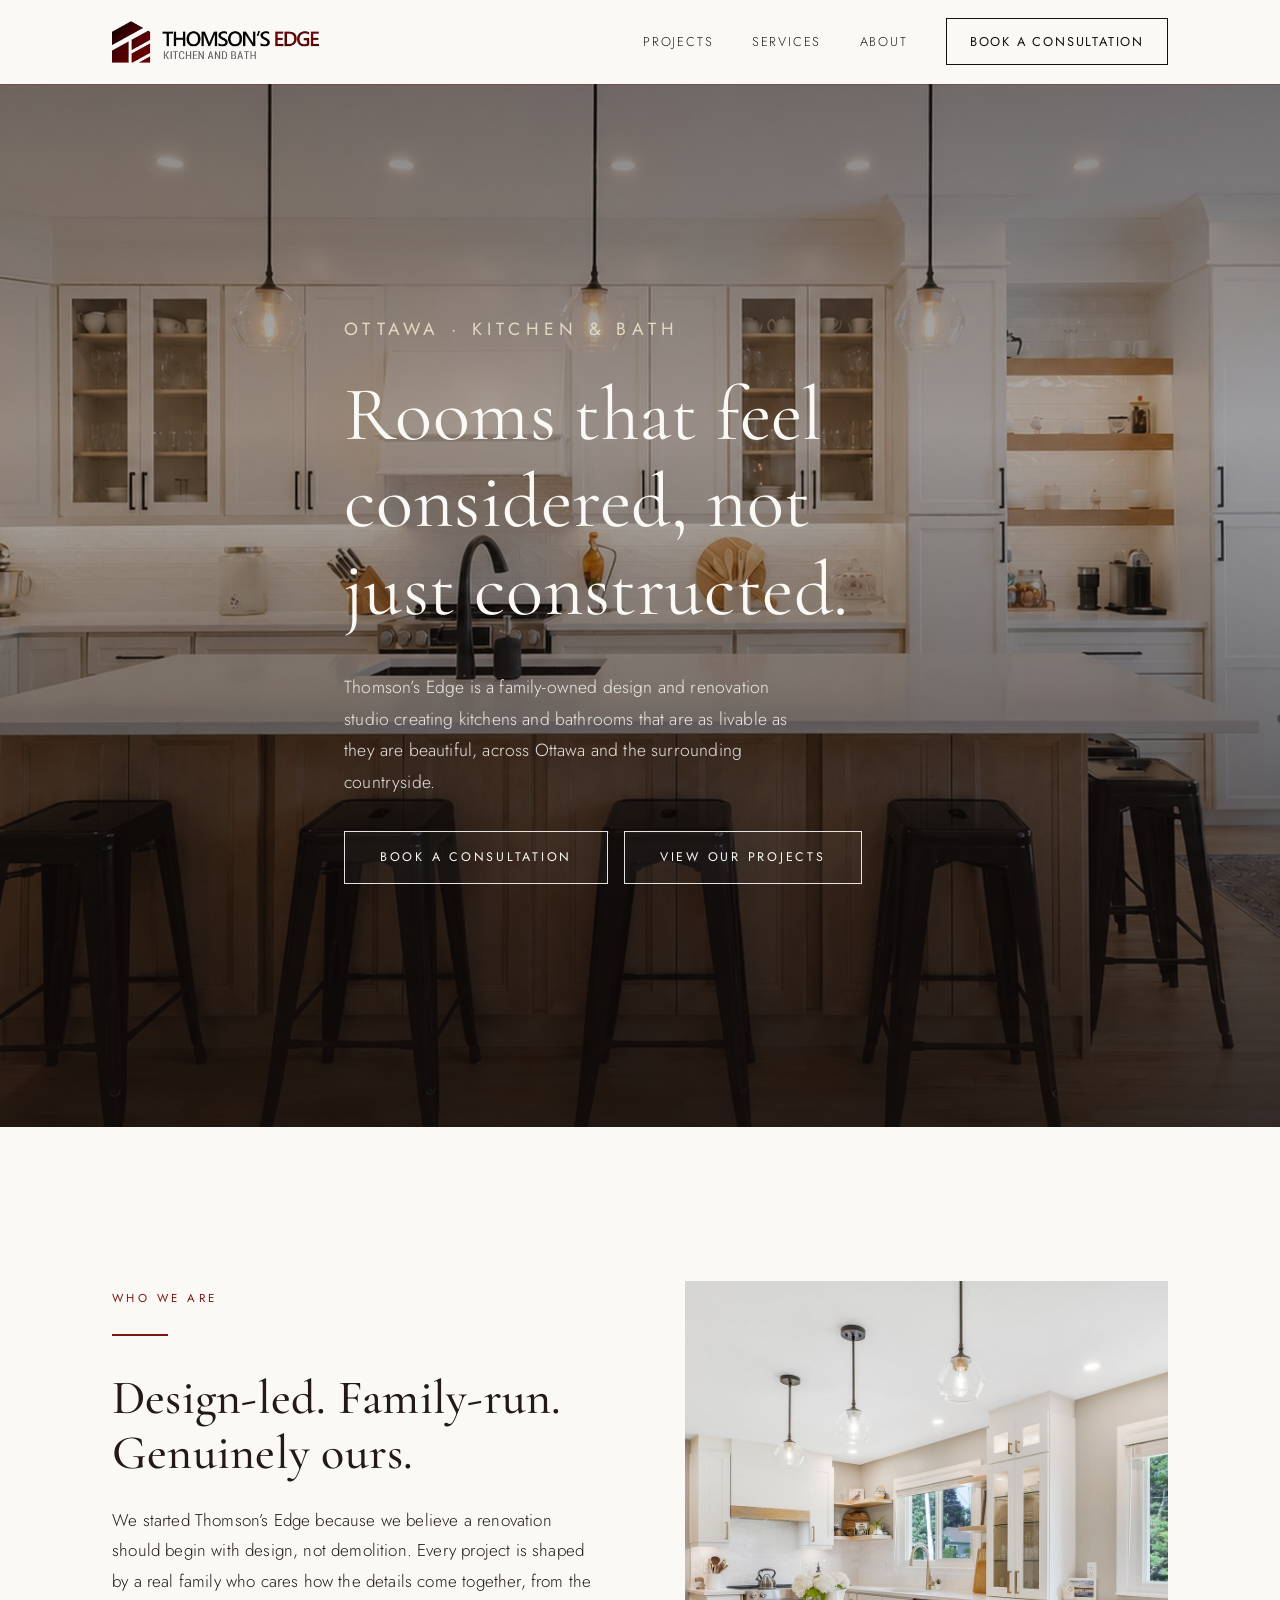
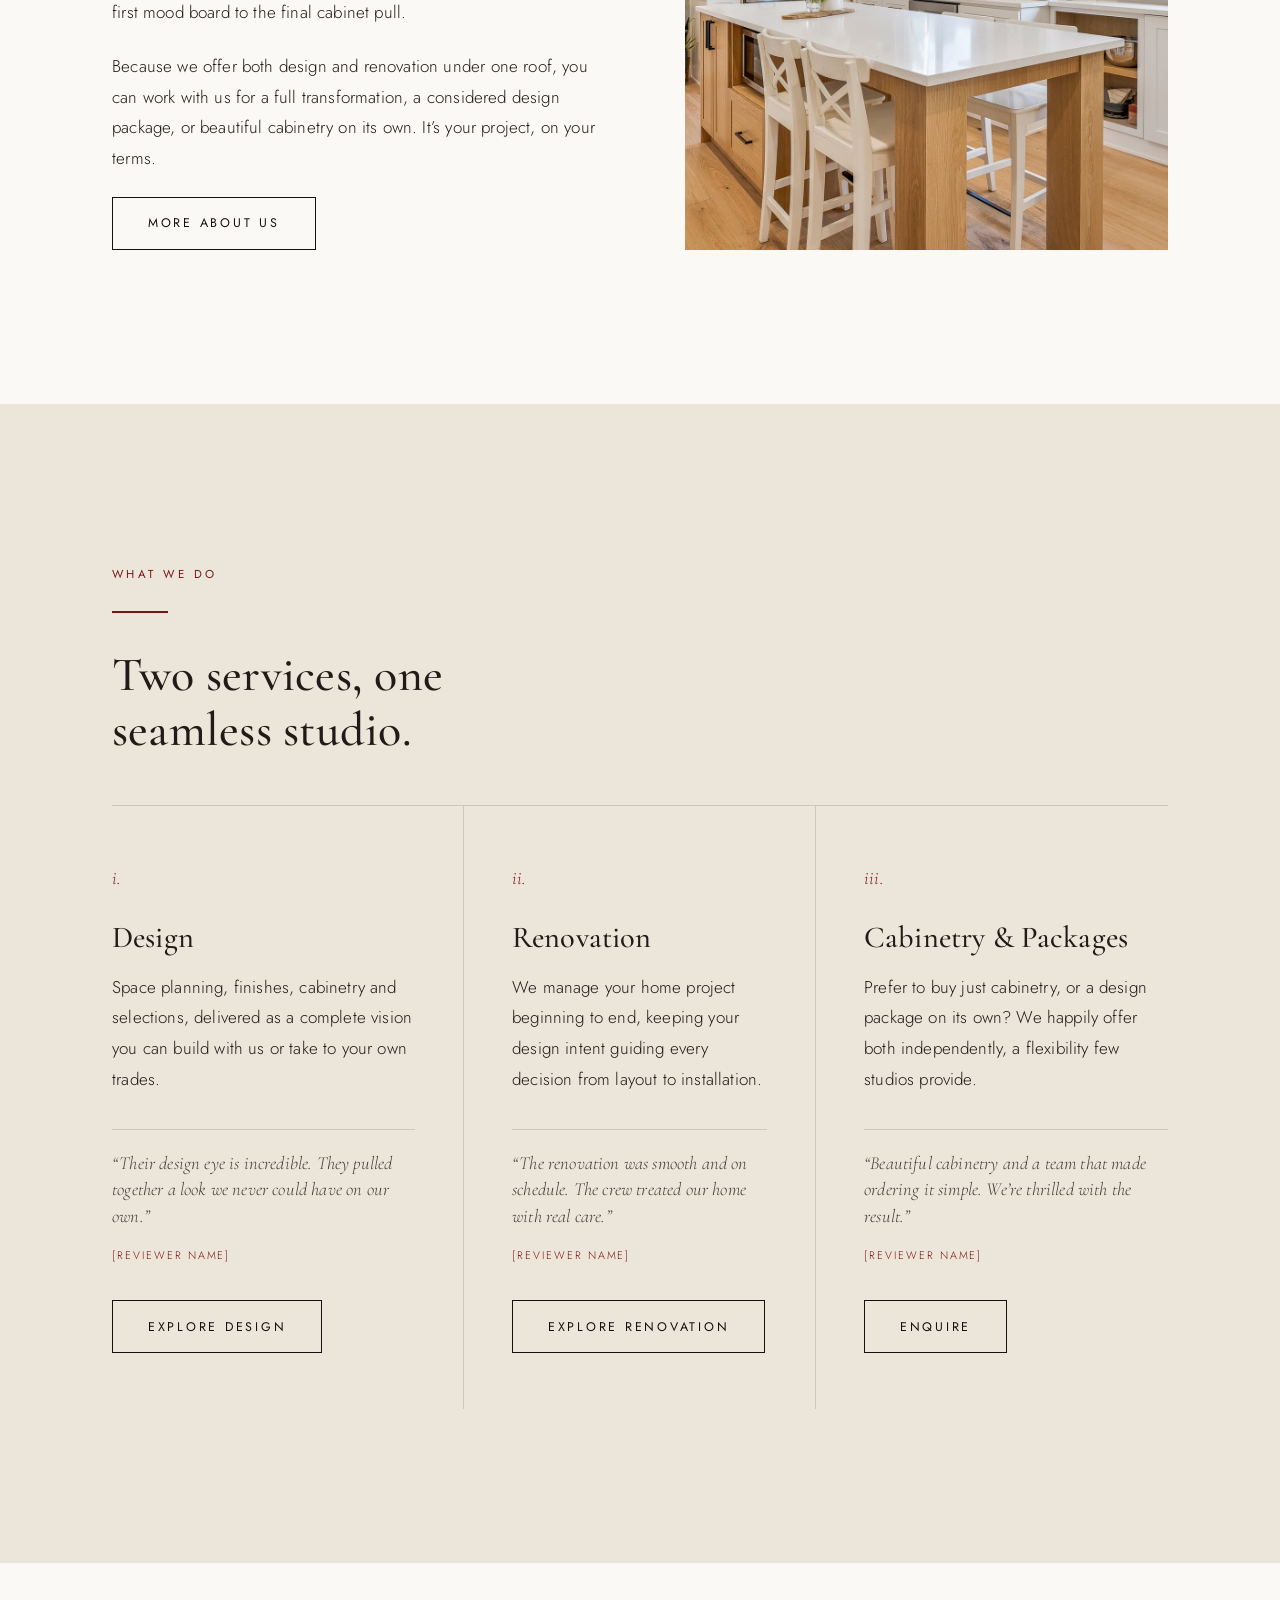
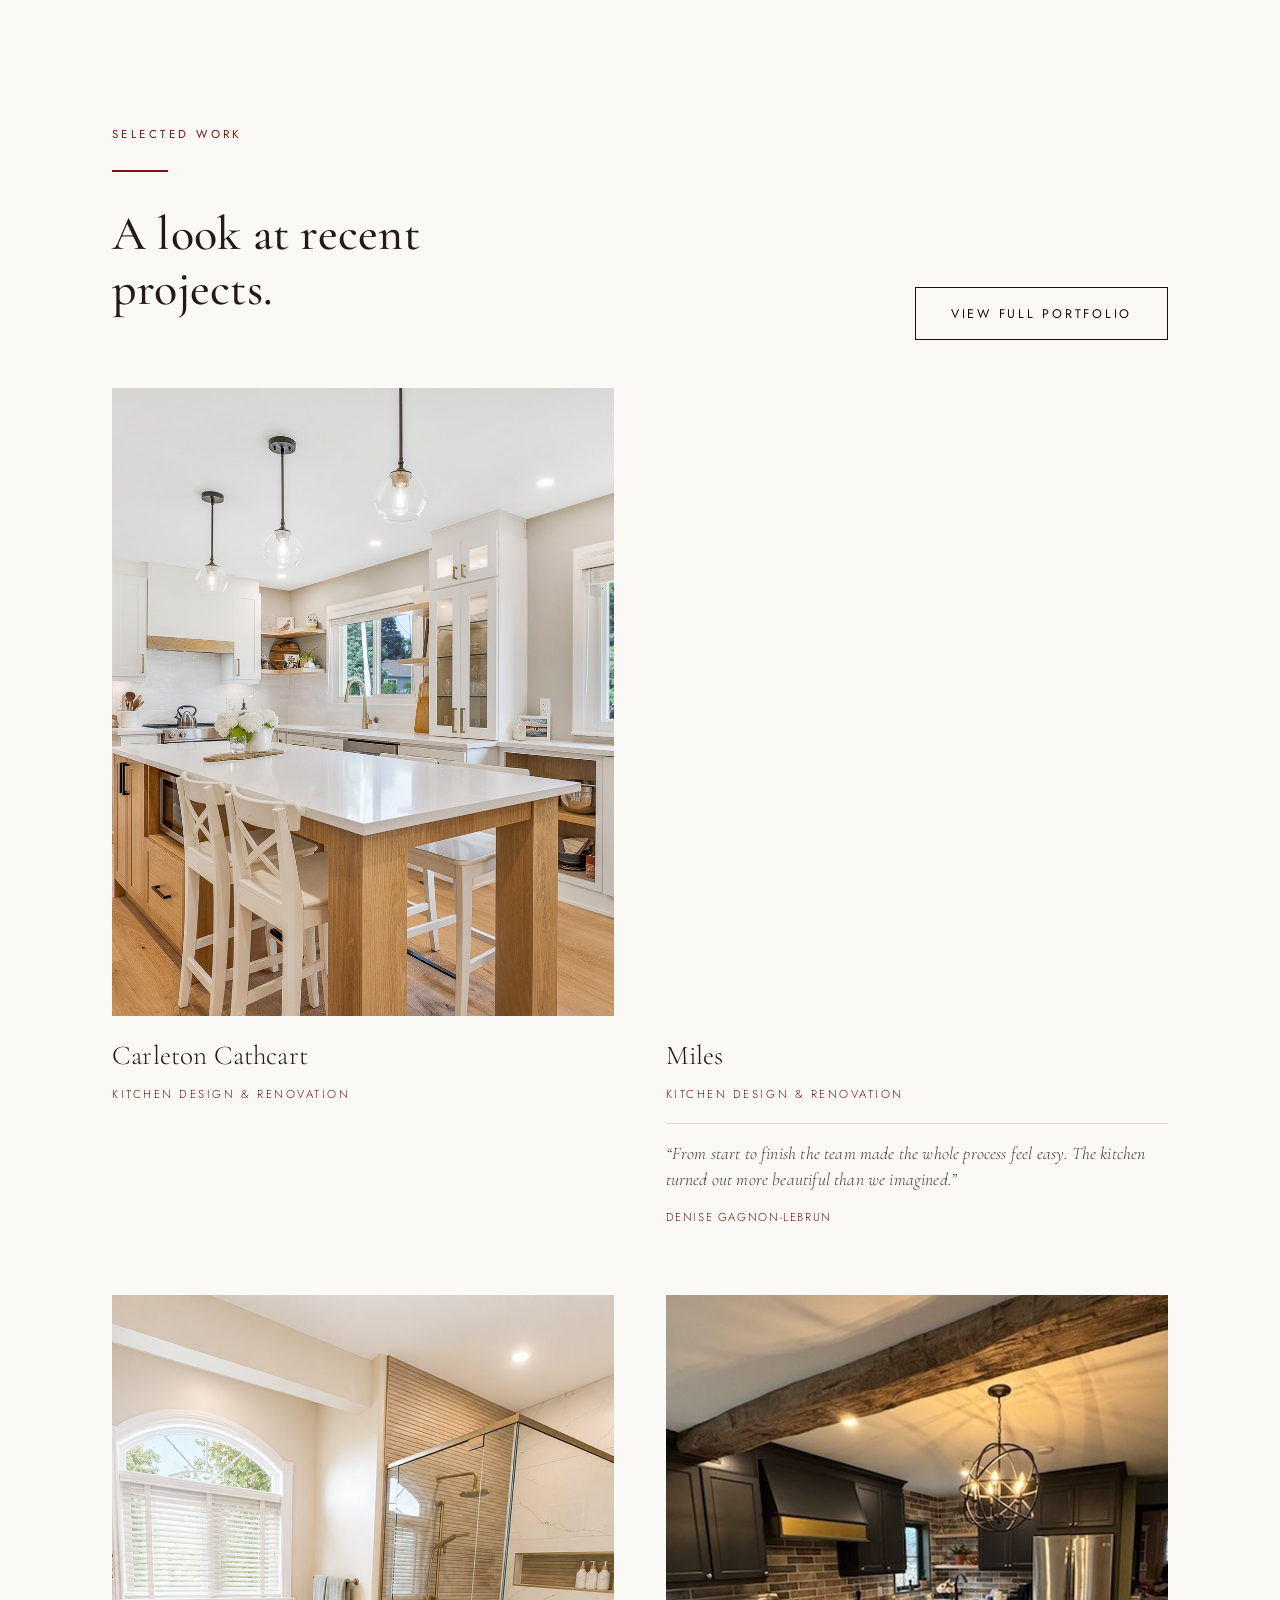
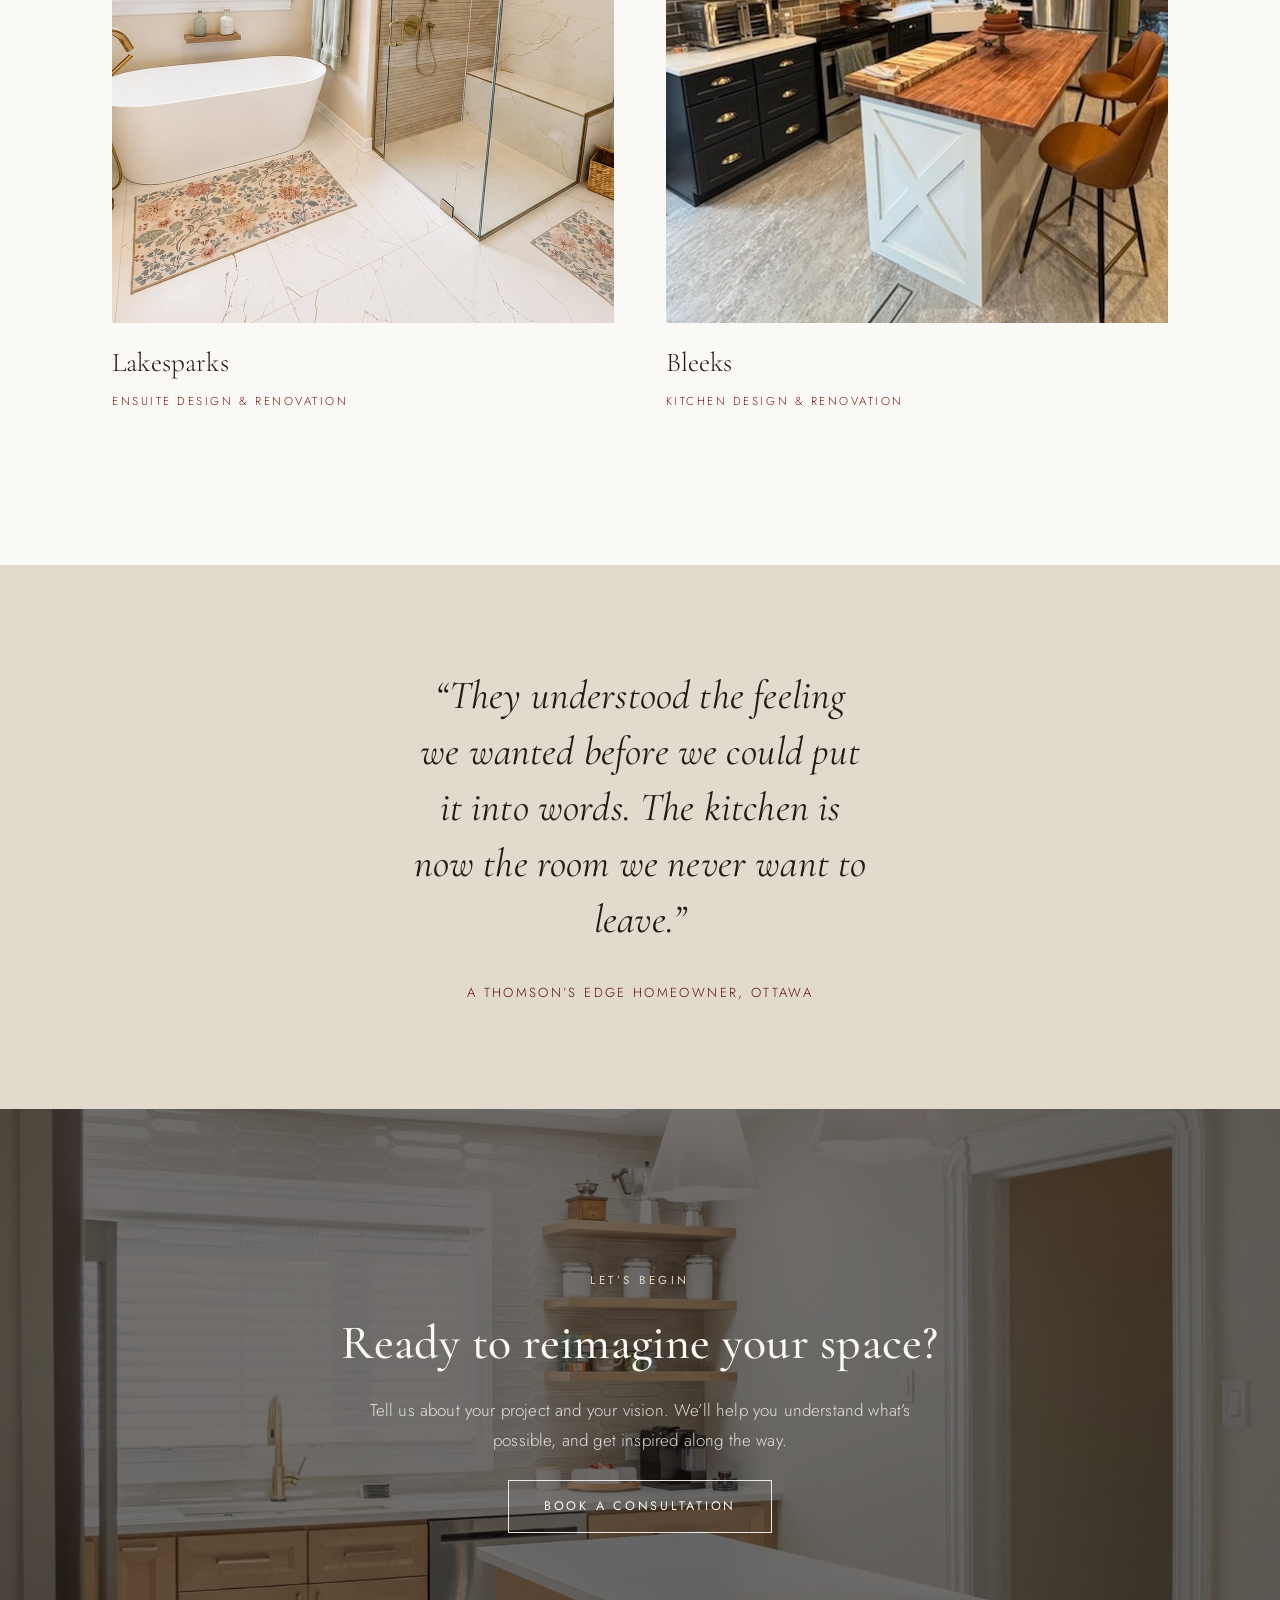
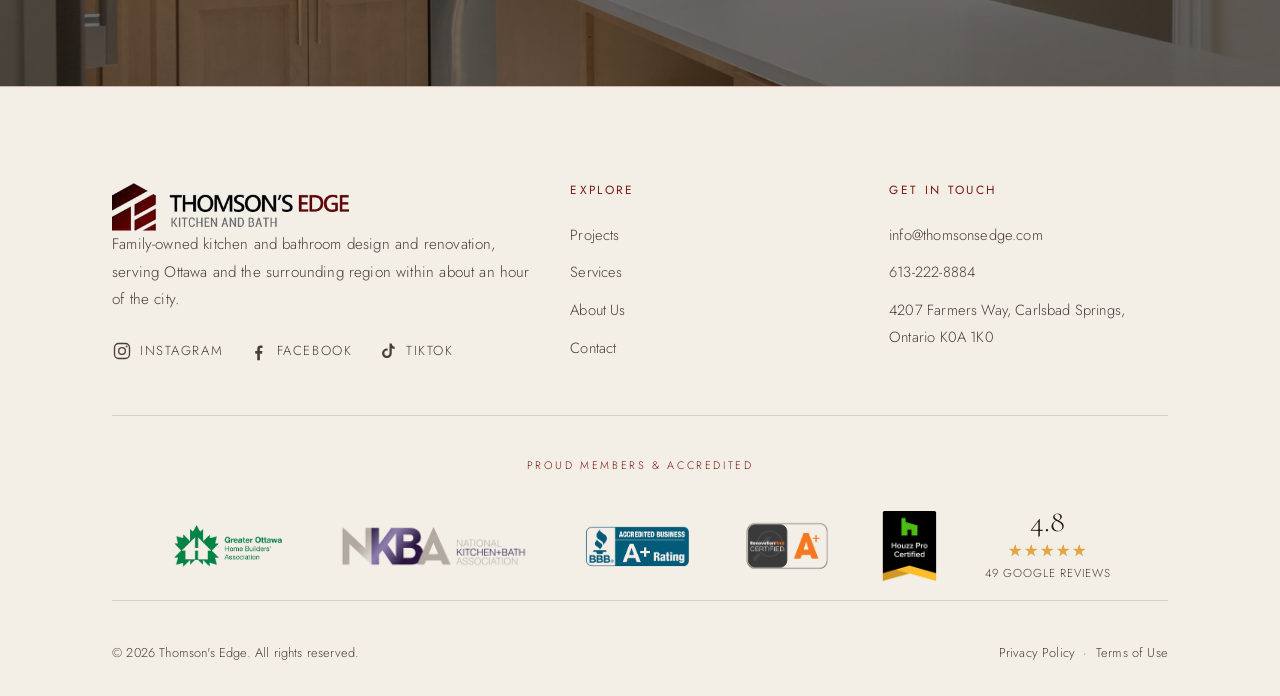
==== commit 1b9161e2: "Add files via upload" ====
--- a/index.html
+++ b/index.html
@@ -123,21 +123,21 @@
           <span class="num">i.</span>
           <h3>Design</h3>
           <p>Space planning, finishes, cabinetry and selections, delivered as a complete vision you can build with us or take to your own trades.</p>
-          <div class="service__review"><p>&ldquo;Their design eye is incredible. They pulled together a look we never could have on our own.&rdquo;</p><cite>Google Review</cite></div>
+          <div class="service__review"><p>&ldquo;Their design eye is incredible. They pulled together a look we never could have on our own.&rdquo;</p><cite>[Reviewer name]</cite></div>
           <a href="/services.html" class="btn btn--ghost">Explore Design</a>
         </div>
         <div class="service">
           <span class="num">ii.</span>
           <h3>Renovation</h3>
           <p>We manage your home project beginning to end, keeping your design intent guiding every decision from layout to installation.</p>
-          <div class="service__review"><p>&ldquo;The renovation was smooth and on schedule. The crew treated our home with real care.&rdquo;</p><cite>Google Review</cite></div>
+          <div class="service__review"><p>&ldquo;The renovation was smooth and on schedule. The crew treated our home with real care.&rdquo;</p><cite>[Reviewer name]</cite></div>
           <a href="/services.html" class="btn btn--ghost">Explore Renovation</a>
         </div>
         <div class="service">
           <span class="num">iii.</span>
           <h3>Cabinetry &amp; Packages</h3>
           <p>Prefer to buy just cabinetry, or a design package on its own? We happily offer both independently, a flexibility few studios provide.</p>
-          <div class="service__review"><p>&ldquo;Beautiful cabinetry and a team that made ordering it simple. We&rsquo;re thrilled with the result.&rdquo;</p><cite>Google Review</cite></div>
+          <div class="service__review"><p>&ldquo;Beautiful cabinetry and a team that made ordering it simple. We&rsquo;re thrilled with the result.&rdquo;</p><cite>[Reviewer name]</cite></div>
           <a href="/contact.html" class="btn btn--ghost">Enquire</a>
         </div>
       </div>
@@ -156,21 +156,21 @@
       </div>
       <div class="proj-grid reveal">
         <a href="/projects.html" class="proj">
-          <div class="proj__frame"><img src="/assets/img/project-1.jpg" alt="Grey kitchen with white quartz island and upholstered stools" loading="lazy" decoding="async"></div>
-          <div class="proj__cap"><span class="t">Carleton Cathcart</span><span class="m">Kitchen Design and Renovation</span></div>
-        </a>
-        <a href="/projects.html" class="proj">
-          <div class="proj__frame"><img src="/assets/img/project-5.jpg" alt="Warm wood kitchen with white quartz peninsula and marble floor" loading="lazy" decoding="async"></div>
-          <div class="proj__cap"><span class="t">Miles Kitchen</span><span class="m">Kitchen Design and Renovation</span></div>
+          <div class="proj__frame"><img src="/assets/img/proj-carleton-kitchen.jpg" alt="Carleton Cathcart kitchen with oak island and white quartz counters" loading="lazy" decoding="async"></div>
+          <div class="proj__cap"><span class="t">Carleton Cathcart</span><span class="m">Kitchen Design &amp; Renovation</span></div>
+        </a>
+        <a href="/projects.html" class="proj">
+          <div class="proj__frame"><img src="/assets/img/proj-miles.jpg" alt="Miles kitchen with warm wood cabinetry and quartz counters" loading="lazy" decoding="async"></div>
+          <div class="proj__cap"><span class="t">Miles</span><span class="m">Kitchen Design &amp; Renovation</span></div>
           <div class="proj__review"><p>&ldquo;From start to finish the team made the whole process feel easy. The kitchen turned out more beautiful than we imagined.&rdquo;</p><cite>Denise Gagnon-Lebrun</cite></div>
         </a>
         <a href="/projects.html" class="proj">
-          <div class="proj__frame"><img src="/assets/img/project-3.jpg" alt="Modern kitchen with black and wood cabinetry and banquette seating" loading="lazy" decoding="async"></div>
-          <div class="proj__cap"><span class="t">Owls Cabin</span><span class="m">Kitchen Design and Renovation</span></div>
-        </a>
-        <a href="/projects.html" class="proj">
-          <div class="proj__frame"><img src="/assets/img/project-2.jpg" alt="Bright bathroom with freestanding tub and garden view window" loading="lazy" decoding="async"></div>
-          <div class="proj__cap"><span class="t">Piperville Bathroom</span><span class="m">Bathroom Design and Renovation</span></div>
+          <div class="proj__frame"><img src="/assets/img/proj-lakesparks.jpg" alt="Lakesparks ensuite with freestanding tub and gold fixtures" loading="lazy" decoding="async"></div>
+          <div class="proj__cap"><span class="t">Lakesparks</span><span class="m">Ensuite Design &amp; Renovation</span></div>
+        </a>
+        <a href="/projects.html" class="proj">
+          <div class="proj__frame"><img src="/assets/img/proj-bleeks.jpg" alt="Bleeks kitchen with navy cabinetry and granite counters" loading="lazy" decoding="async"></div>
+          <div class="proj__cap"><span class="t">Bleeks</span><span class="m">Kitchen Design &amp; Renovation</span></div>
         </a>
       </div>
     </div>
--- a/assets/css/style.css
+++ b/assets/css/style.css
@@ -259,7 +259,11 @@
 .badge--logo{display:flex;align-items:center;justify-content:center;}
 .badge--logo img{height:52px;width:auto;display:block;}
 .badge--badge{display:flex;align-items:center;justify-content:center;}
-.badge--badge img{height:70px;width:auto;display:block;border-radius:6px;}
+.badge--badge img{height:70px;width:auto;display:block;}
+/* Badges whose artwork includes its own light panel (RenovationFind, Houzz) sit on
+   a clean white chip so the panel reads as an intentional card, not a stray rectangle. */
+.badge--chip{display:flex;align-items:center;justify-content:center;background:#fff;border-radius:10px;padding:.55rem .7rem;box-shadow:0 1px 3px rgba(35,26,24,.08);}
+.badge--chip img{height:48px;width:auto;display:block;}
 .badge--google{display:flex;flex-direction:column;align-items:center;gap:.3rem;text-decoration:none;transition:transform .3s ease;}
 .badge--google:hover{transform:translateY(-2px);}
 .badge__rating{font-family:var(--ff-display);font-size:1.9rem;line-height:1;color:var(--espresso);}
@@ -287,6 +291,21 @@
 .prose ul{padding-left:1.2rem;}
 .prose li{margin-bottom:.5rem;}
 .prose a{color:var(--brass-deep);border-bottom:1px solid var(--brass);}
+
+/* ---------- Process (How It Works) ---------- */
+.process{position:relative;background:linear-gradient(180deg,var(--ecru) 0%,var(--stone) 100%);}
+.process::before{content:"";position:absolute;inset:0;background:url("/assets/img/texture.svg");background-size:800px 800px;opacity:.5;mix-blend-mode:multiply;pointer-events:none;}
+.process .wrap{position:relative;}
+.process-grid{display:grid;grid-template-columns:repeat(4,1fr);gap:1.5rem;}
+.process-card{background:var(--offwhite);border:1px solid var(--line);padding:2.4rem 1.8rem 2rem;position:relative;overflow:hidden;transition:transform .4s cubic-bezier(.16,1,.3,1),box-shadow .4s ease;}
+.process-card::after{content:"";position:absolute;left:0;top:0;width:100%;height:3px;background:var(--oxblood);transform:scaleX(0);transform-origin:left;transition:transform .5s cubic-bezier(.16,1,.3,1);}
+.process-card:hover{transform:translateY(-4px);box-shadow:0 14px 34px rgba(35,26,24,.1);}
+.process-card:hover::after{transform:scaleX(1);}
+.process-card__n{font-family:var(--ff-display);font-size:3.2rem;line-height:1;color:var(--oxblood);display:block;margin-bottom:1rem;font-weight:500;}
+.process-card h3{font-size:1.4rem;margin-bottom:.6rem;}
+.process-card p{font-size:.95rem;margin:0;color:var(--espresso-soft);}
+@media(max-width:900px){.process-grid{grid-template-columns:1fr 1fr;gap:1.2rem;}}
+@media(max-width:560px){.process-grid{grid-template-columns:1fr;}}
 
 /* ---------- FAQ accordion ---------- */
 .faq{max-width:820px;margin:0 auto;}
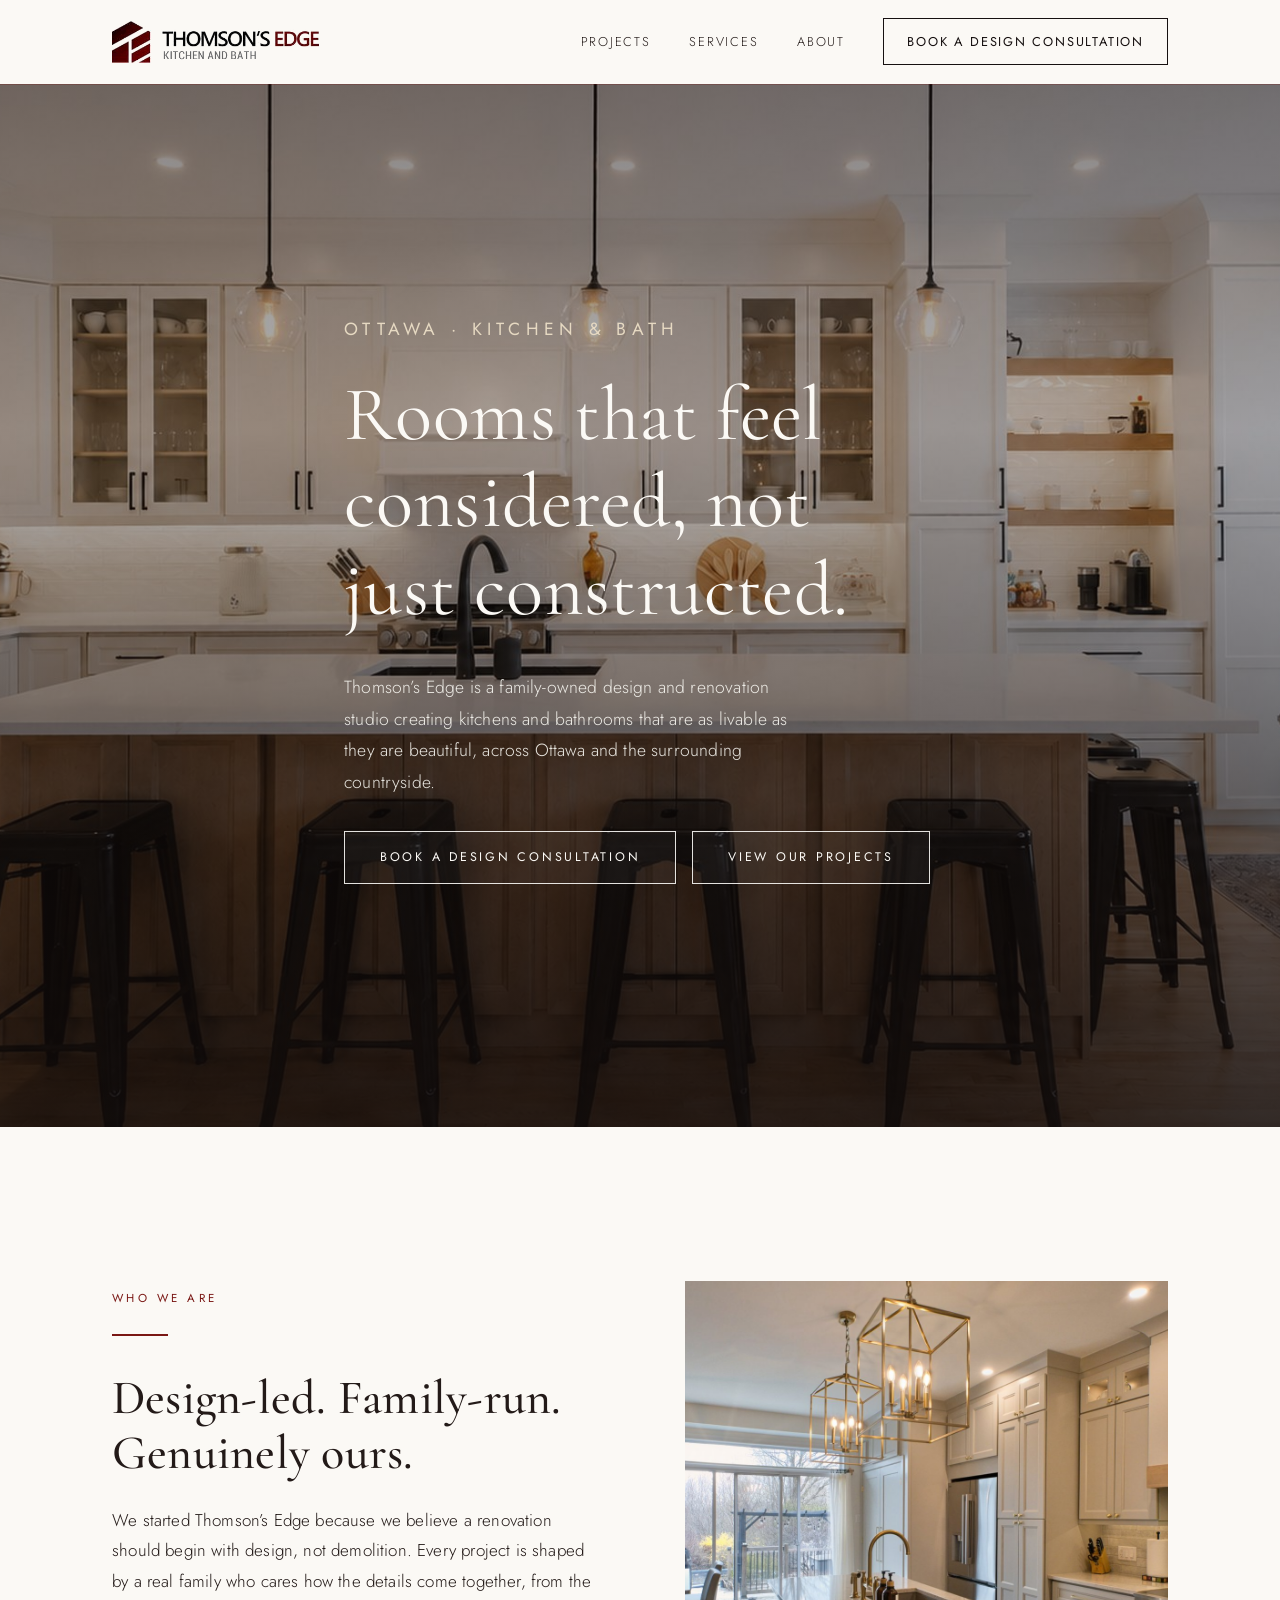
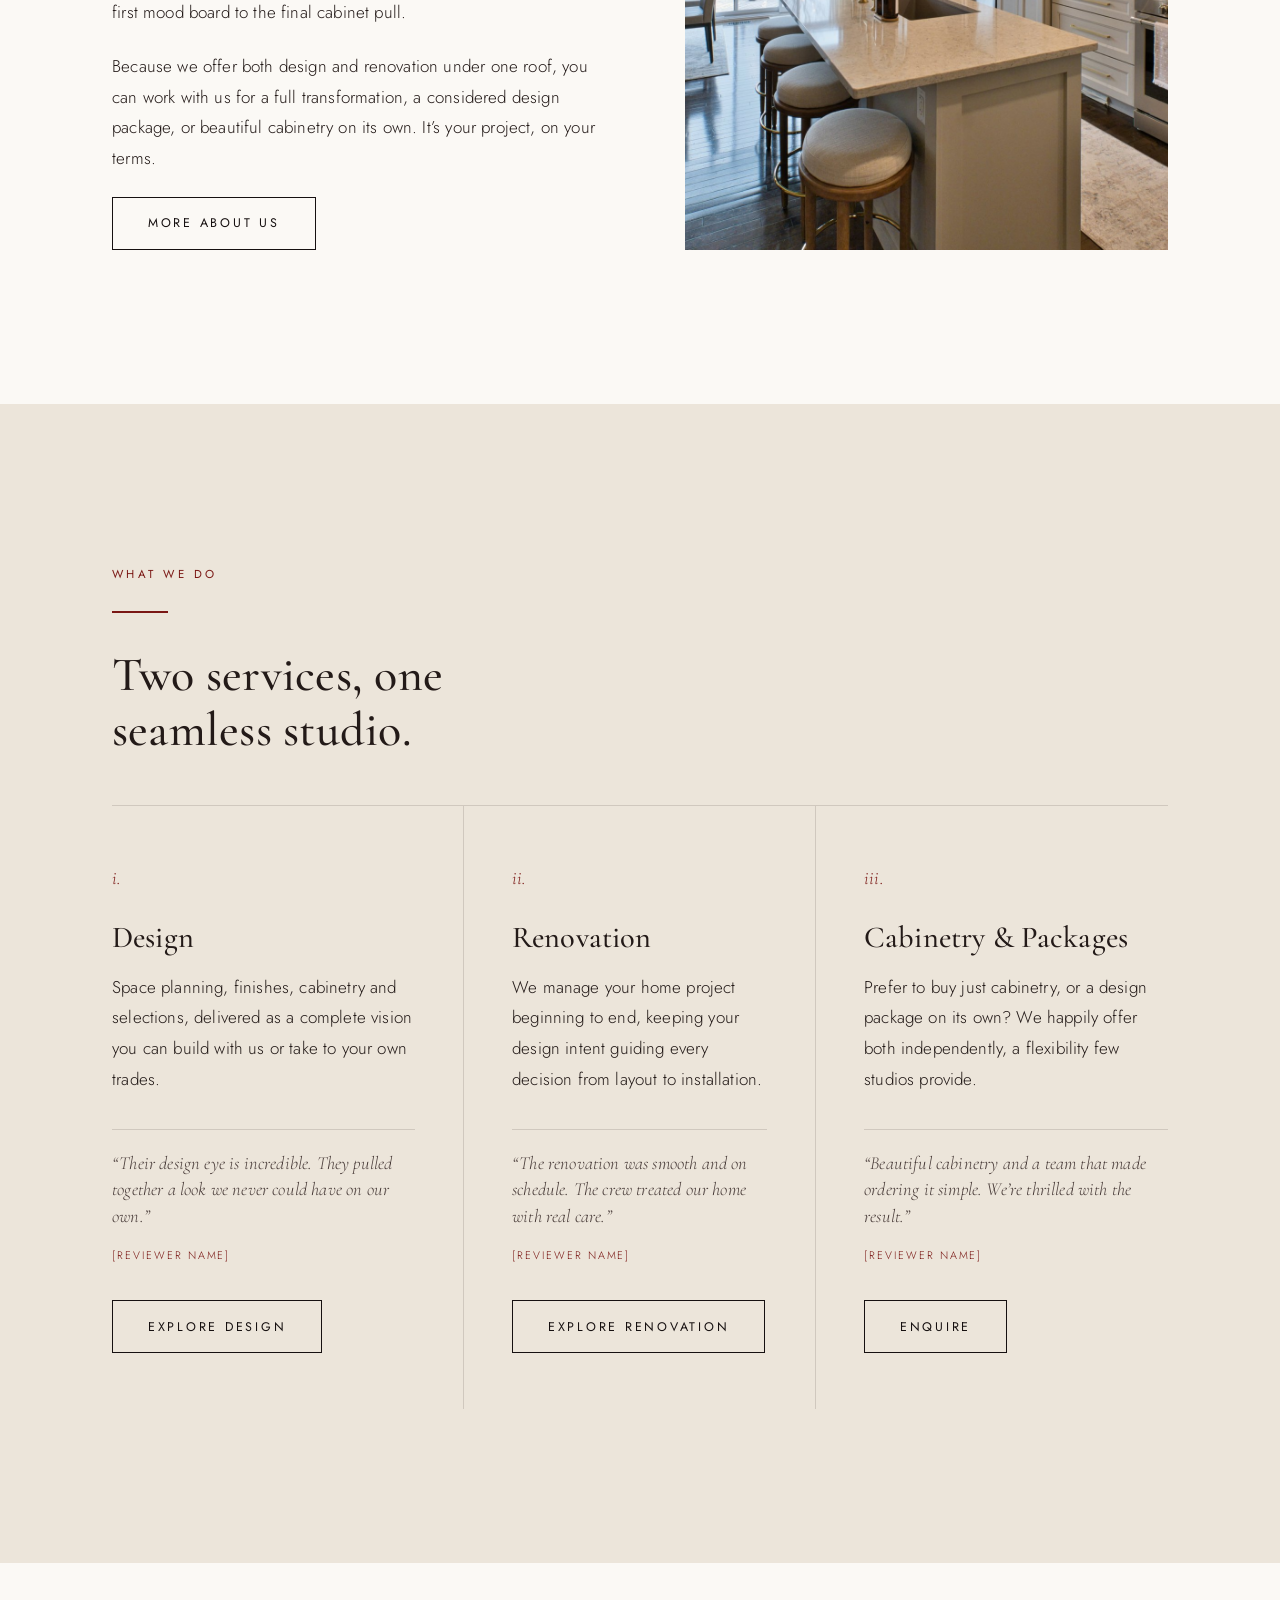
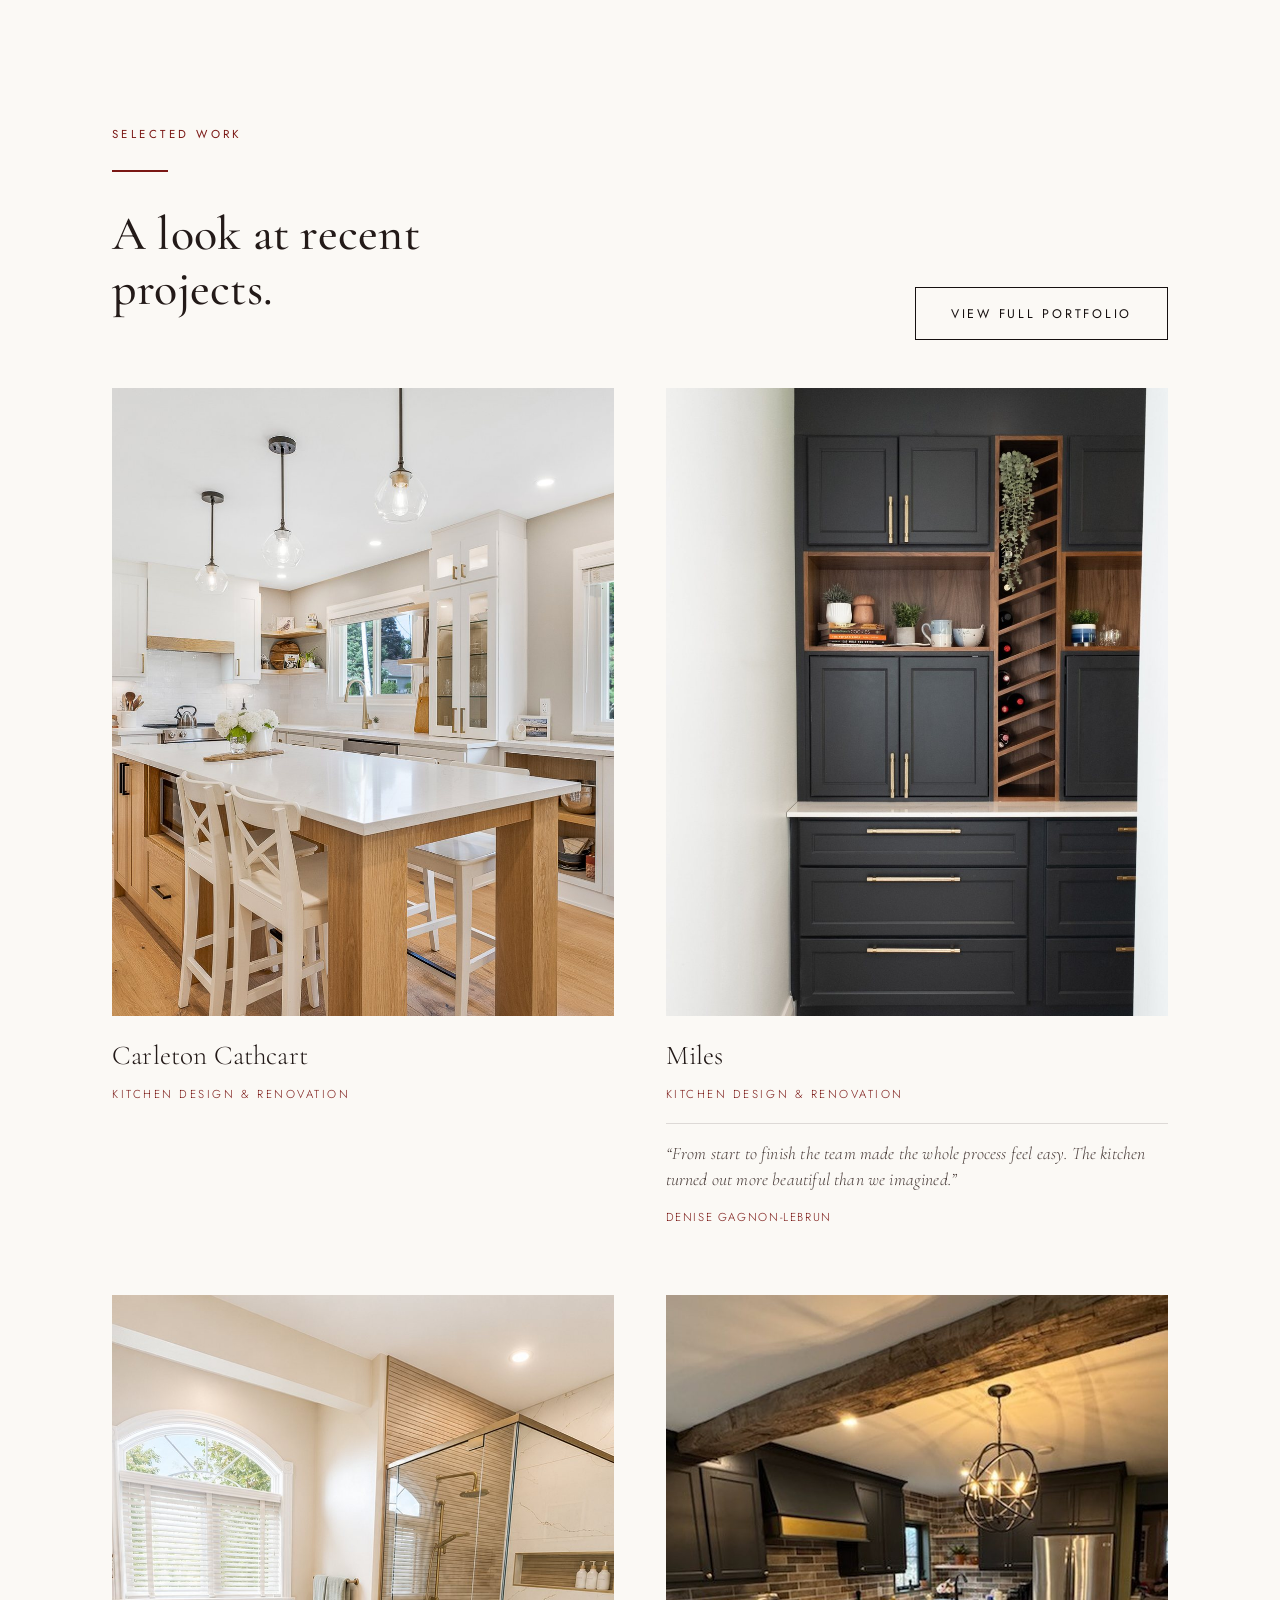
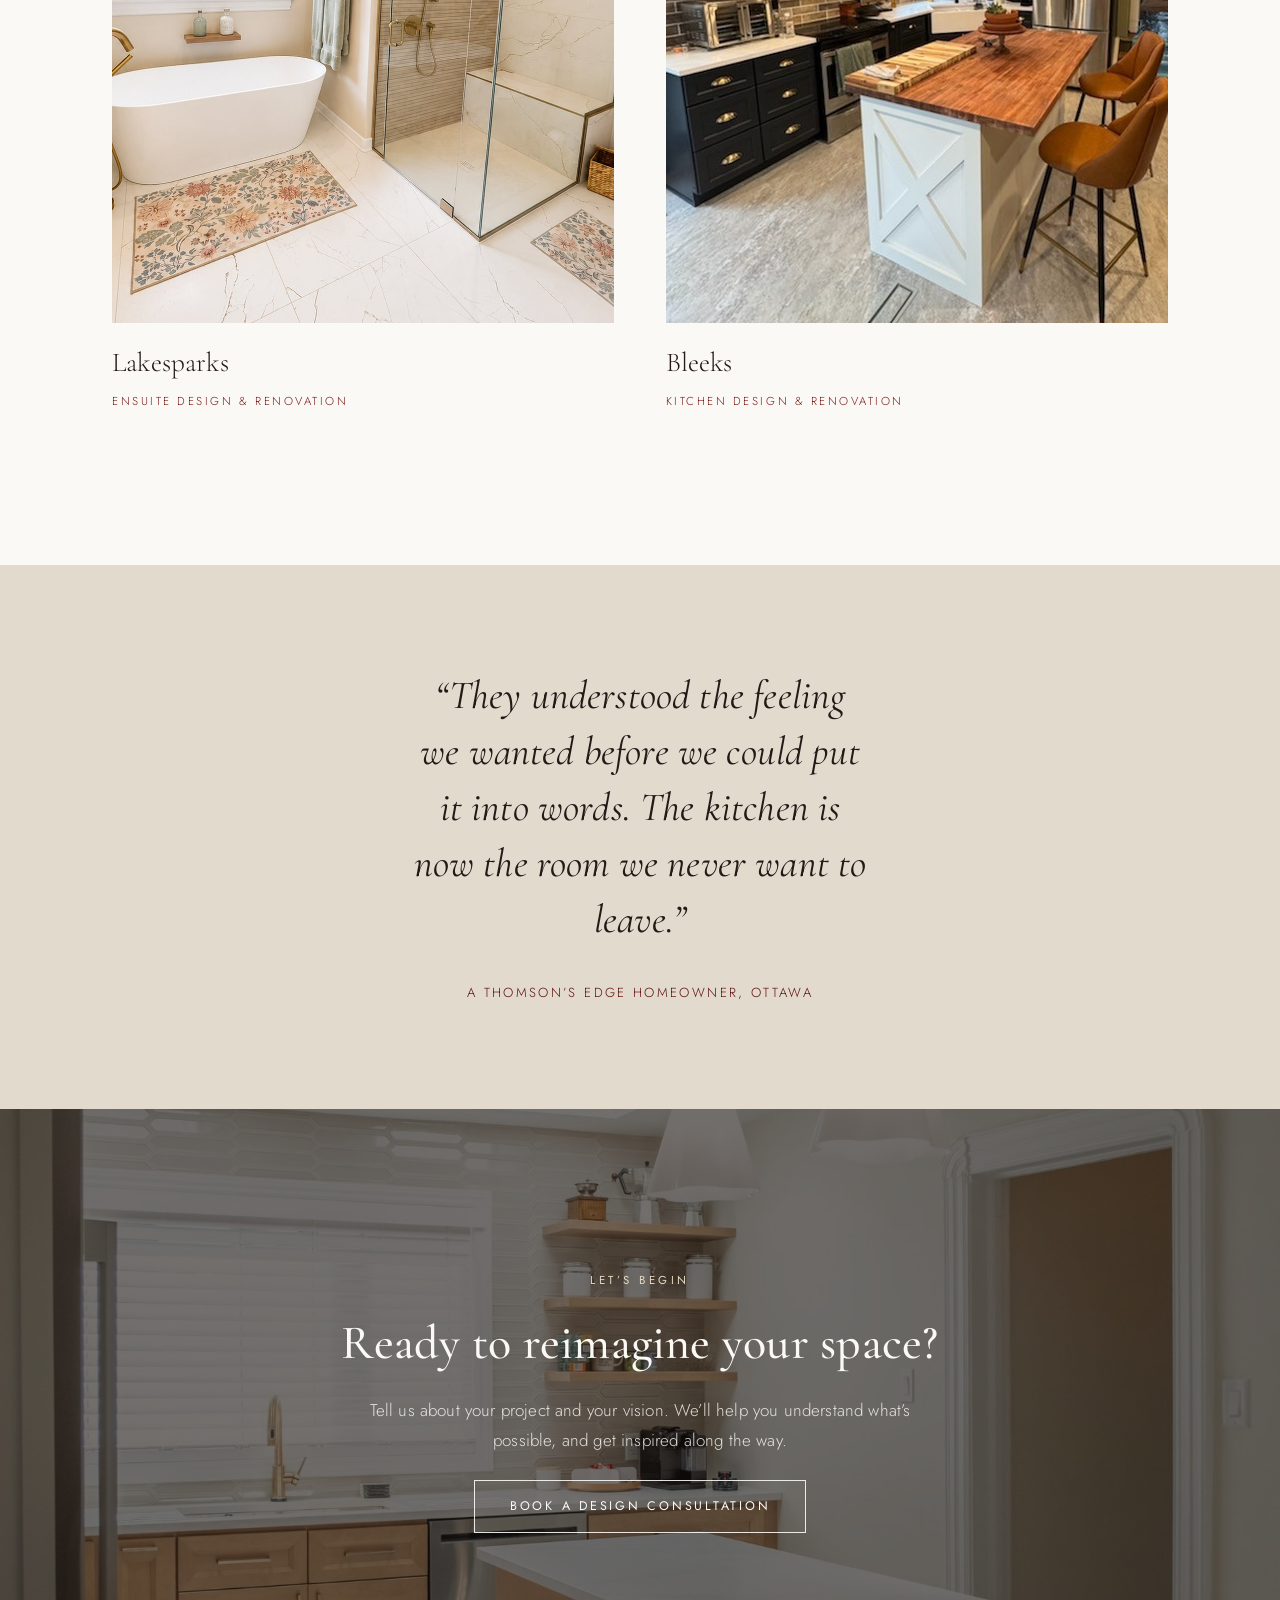
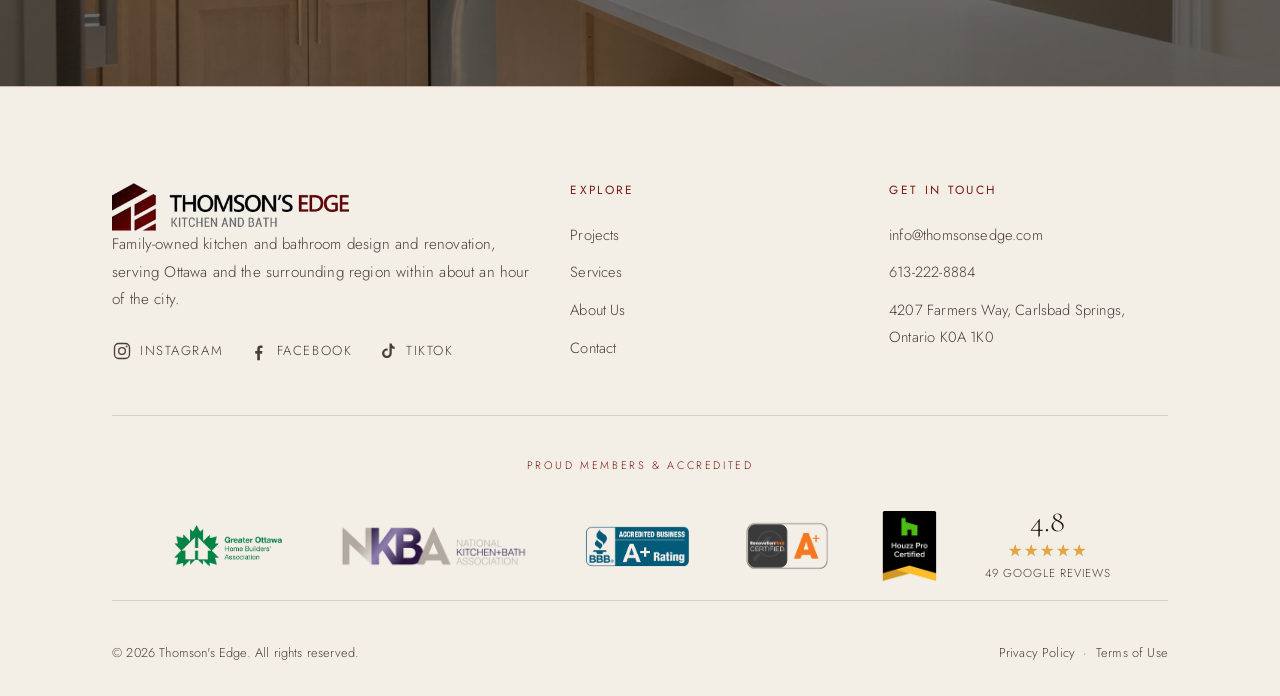
==== commit 9b1d3046: "Add files via upload" ====
--- a/index.html
+++ b/index.html
@@ -79,7 +79,7 @@
       <a href="/projects.html">Projects</a>
       <a href="/services.html">Services</a>
       <a href="/about.html">About</a>
-      <a href="/contact.html" class="btn btn--ghost">Book a Consultation</a>
+      <a href="/contact.html" class="btn btn--ghost">Book a Design Consultation</a>
     </nav>
   </div>
 </header>
@@ -91,7 +91,7 @@
       <h1>Rooms that feel considered, not just constructed.</h1>
       <p>Thomson&rsquo;s Edge is a family-owned design and renovation studio creating kitchens and bathrooms that are as livable as they are beautiful, across Ottawa and the surrounding countryside.</p>
       <div class="hero__actions">
-        <a href="/contact.html" class="btn btn--light">Book a Consultation</a>
+        <a href="/contact.html" class="btn btn--light">Book a Design Consultation</a>
         <a href="/projects.html" class="btn btn--light">View Our Projects</a>
       </div>
     </div>
@@ -190,7 +190,7 @@
         <p class="eyebrow" style="color:#e6d9c2">Let&rsquo;s Begin</p>
         <h2>Ready to reimagine your space?</h2>
         <p>Tell us about your project and your vision. We&rsquo;ll help you understand what&rsquo;s possible, and get inspired along the way.</p>
-        <a href="/contact.html" class="btn btn--light">Book a Consultation</a>
+        <a href="/contact.html" class="btn btn--light">Book a Design Consultation</a>
       </div>
     </div>
   </section>
--- a/assets/css/style.css
+++ b/assets/css/style.css
@@ -335,7 +335,7 @@
   .nav{position:fixed;inset:0 0 0 auto;width:min(80vw,340px);background:var(--espresso);flex-direction:column;justify-content:center;align-items:flex-start;gap:1.8rem;padding:3rem 2.5rem;transform:translateX(100%);transition:transform .45s cubic-bezier(.16,1,.3,1);}
   .nav.open{transform:translateX(0);}
   .nav a{color:var(--offwhite);font-size:1rem;}
-  .nav .btn{border-color:var(--offwhite);}
+  .nav .btn{border-color:var(--offwhite);padding:.9em 1.3em;letter-spacing:.12em;font-size:.72rem;white-space:normal;text-align:center;align-self:stretch;}
   .nav-toggle{display:flex;z-index:110;}
   .split{grid-template-columns:1fr;}
   .services{grid-template-columns:1fr;}
